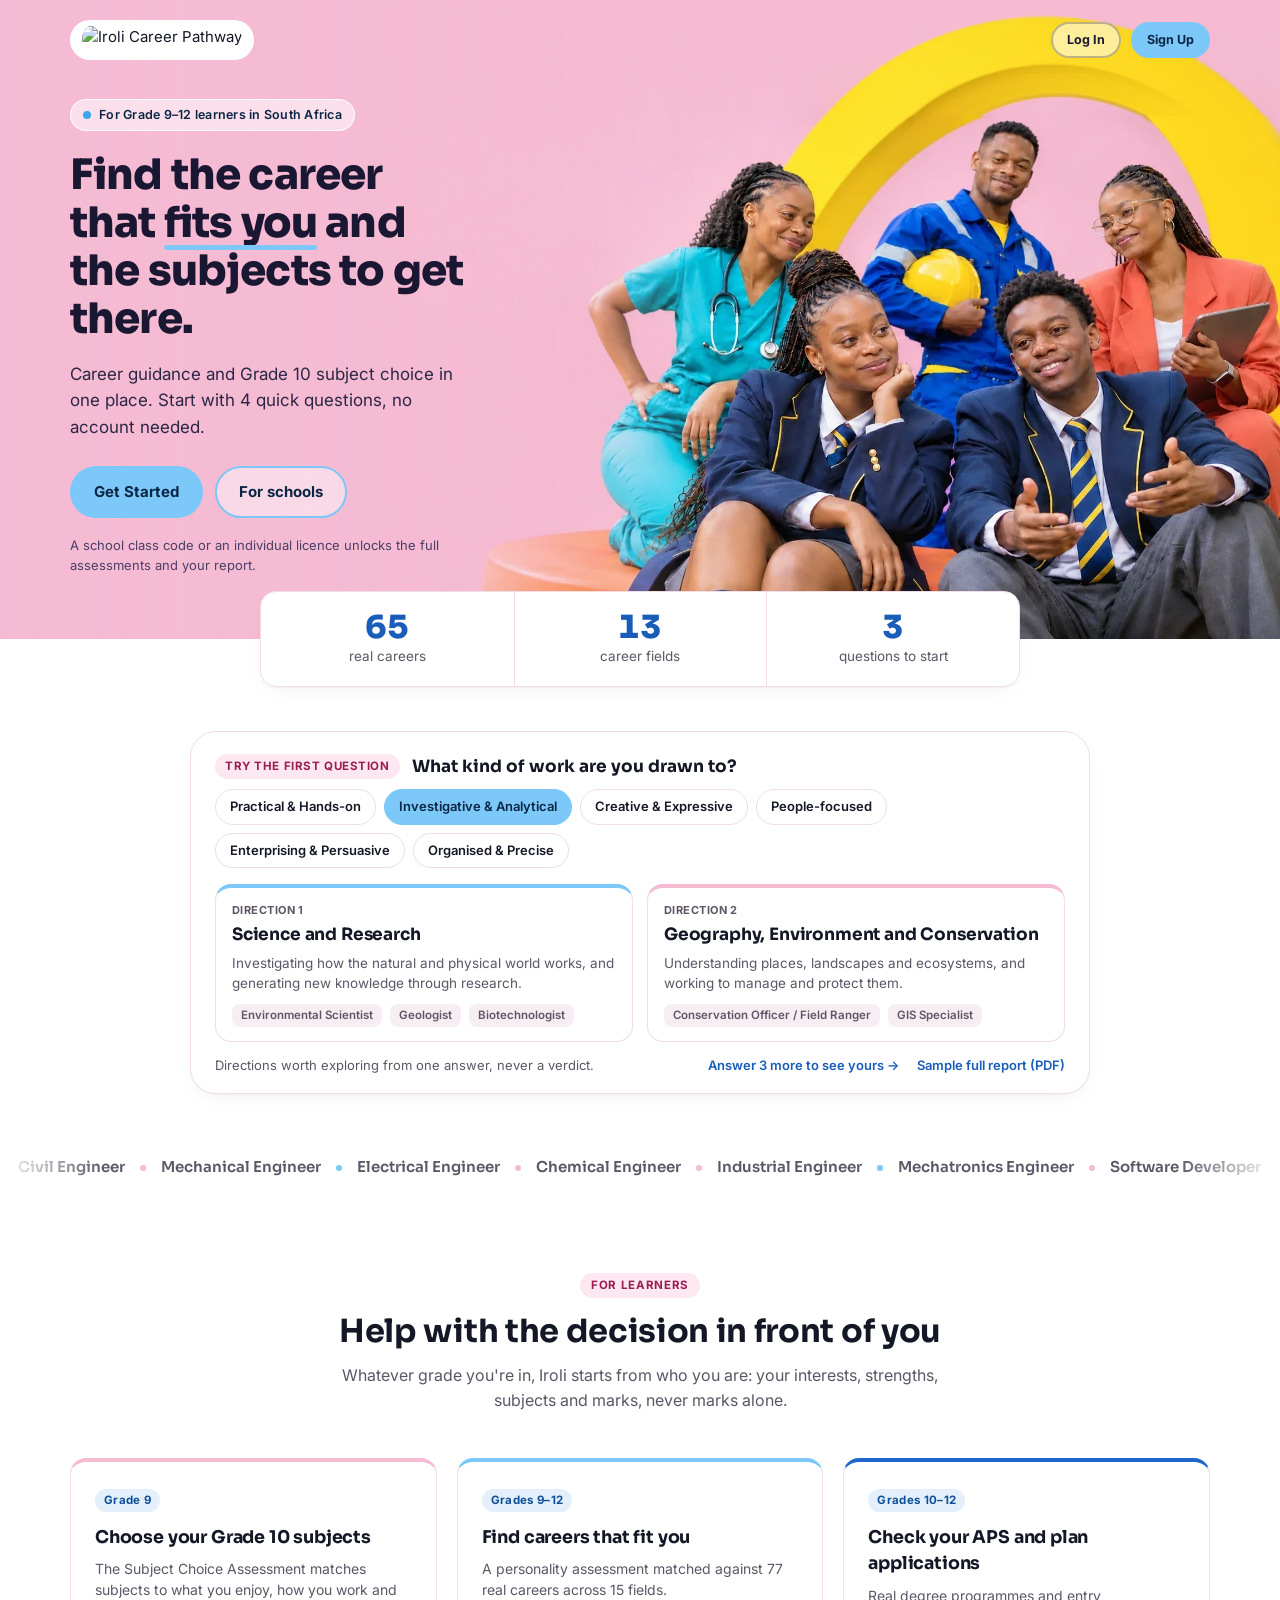
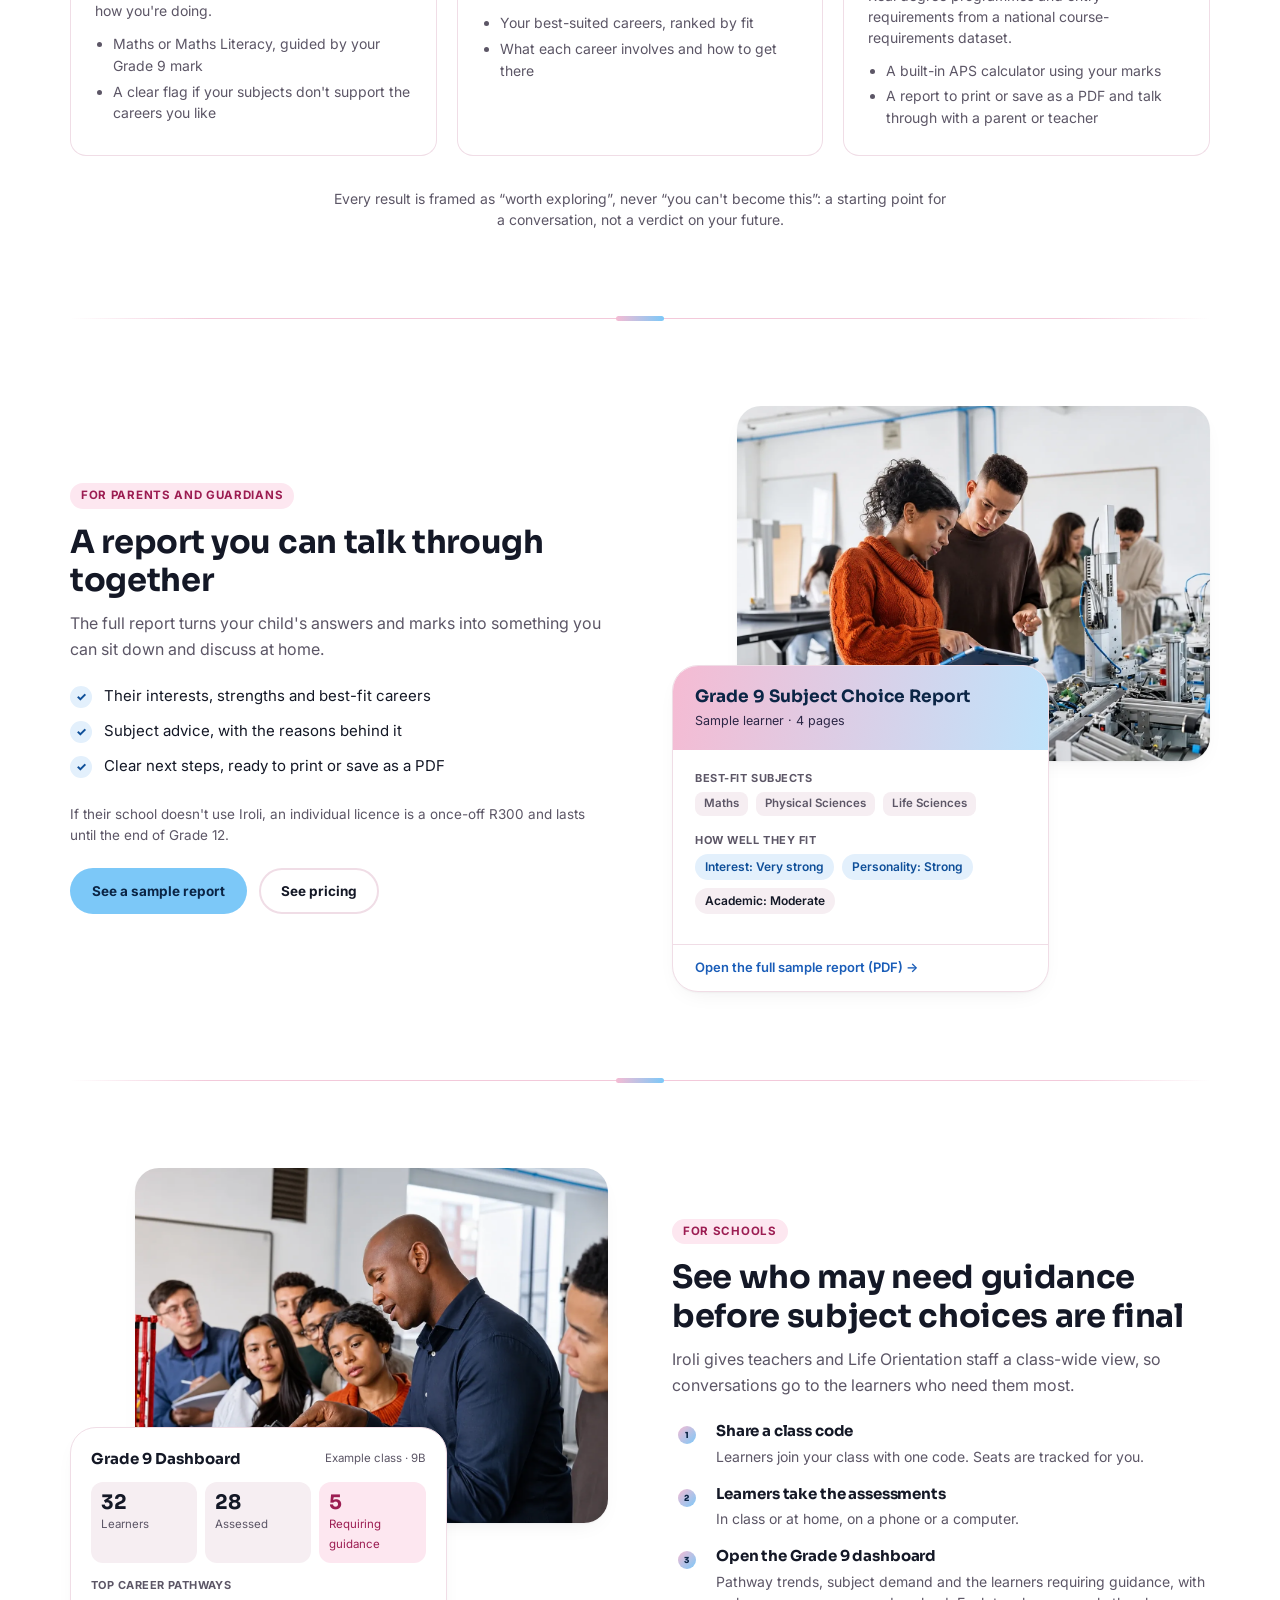
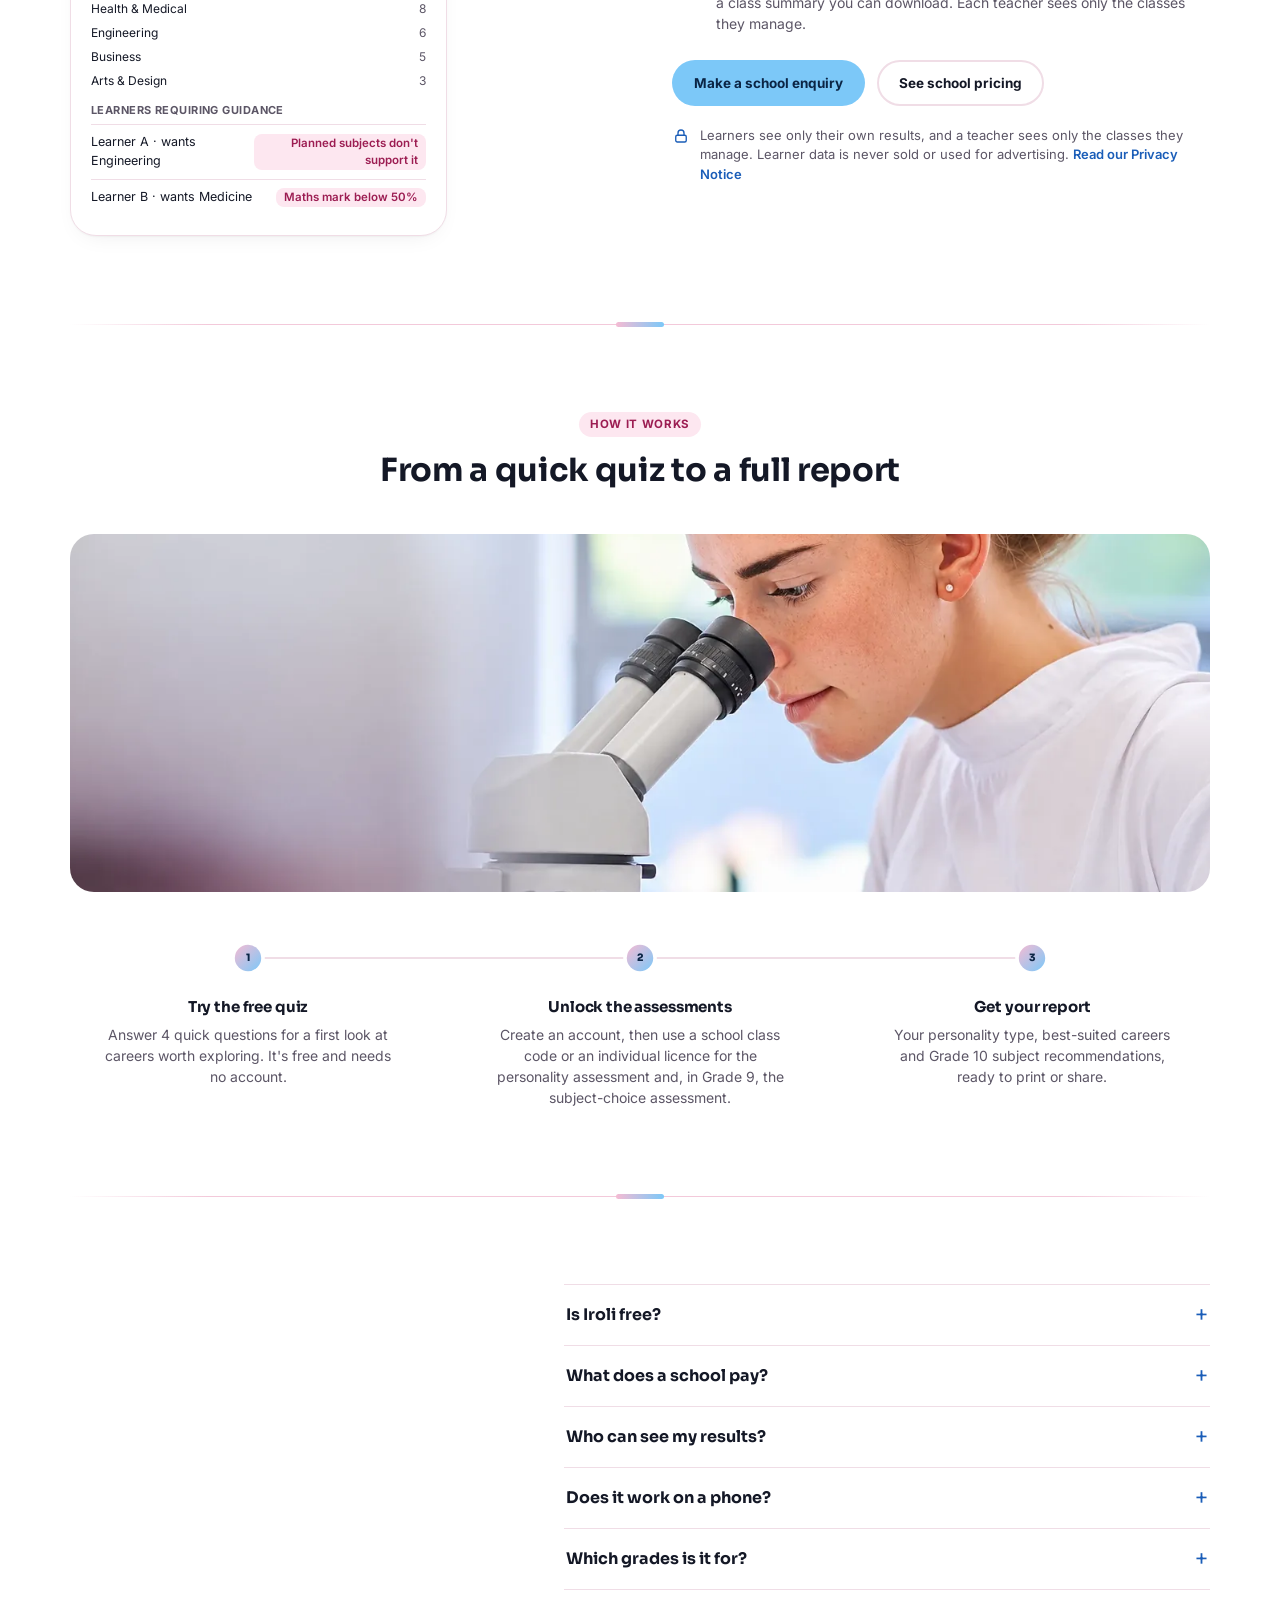
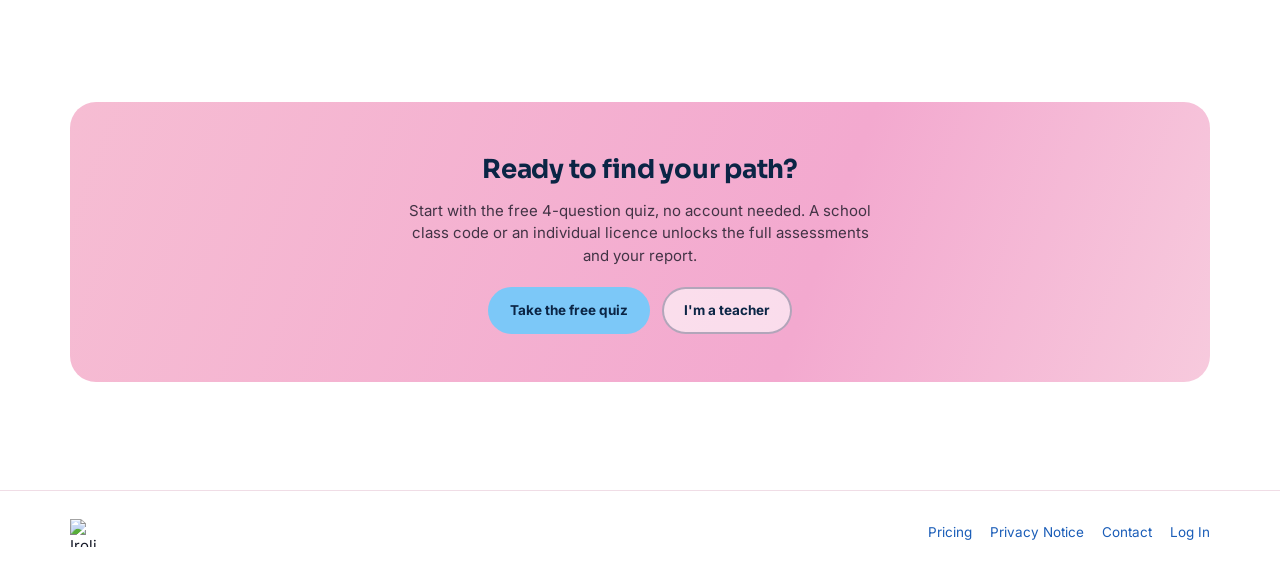
==== index.html @ 1c4b61c4 "Landing page: live first question, career band, photos, livelier mock-ups - The quiz example is now " ====
<!DOCTYPE html>
<html lang="en">
<head>
<meta charset="UTF-8"/>
<meta name="viewport" content="width=device-width, initial-scale=1.0, viewport-fit=cover"/>
<meta name="color-scheme" content="light dark"/>
<meta name="theme-color" content="#FFF7FA" media="(prefers-color-scheme: light)"/>
<meta name="theme-color" content="#101218" media="(prefers-color-scheme: dark)"/>
<title>Iroli — Career Guidance & Grade 10 Subject Choice | South Africa</title>
<meta name="description" content="Iroli helps South African Grade 9–12 learners find careers that fit them, choose the right Grade 10 subjects, and check APS scores and university entry requirements."/>
<link rel="canonical" href="https://www.iroli.co.za/">
<link rel="icon" href="/favicon.ico" sizes="48x48">
<link rel="icon" type="image/png" sizes="48x48" href="/assets/favicon-48.png">
<link rel="icon" type="image/png" sizes="96x96" href="/assets/favicon-96.png">
<link rel="icon" type="image/png" sizes="144x144" href="/assets/favicon-144.png">
<link rel="apple-touch-icon" href="/apple-touch-icon.png">
<meta property="og:type" content="website">
<meta property="og:site_name" content="Iroli">
<meta property="og:title" content="Iroli — Career Guidance & Grade 10 Subject Choice | South Africa">
<meta property="og:description" content="Iroli helps South African Grade 9–12 learners find careers that fit them, choose the right Grade 10 subjects, and check APS scores and university entry requirements.">
<meta property="og:url" content="https://www.iroli.co.za/">
<meta property="og:image" content="https://www.iroli.co.za/assets/og-image.png">
<meta property="og:locale" content="en_ZA">
<meta name="twitter:card" content="summary_large_image">
<link rel="preconnect" href="https://fonts.googleapis.com">
<link rel="preconnect" href="https://fonts.gstatic.com" crossorigin>
<link href="https://fonts.googleapis.com/css2?family=Sora:wght@400;600;700;800&family=Inter:wght@400;500;600;700&display=swap" rel="stylesheet">
<link rel="stylesheet" href="style.css">
<script type="application/ld+json">
{
  "@context": "https://schema.org",
  "@graph": [
    {
      "@type": "WebSite",
      "@id": "https://www.iroli.co.za/#website",
      "name": "Iroli",
      "alternateName": ["Iroli Career Pathway", "iroli.co.za"],
      "url": "https://www.iroli.co.za/",
      "publisher": {"@id": "https://www.iroli.co.za/#org"}
    },
    {
      "@type": "Organization",
      "@id": "https://www.iroli.co.za/#org",
      "name": "Iroli Career Pathway",
      "url": "https://www.iroli.co.za/",
      "logo": "https://www.iroli.co.za/assets/favicon-144.png",
      "email": "info@iroli.co.za",
      "areaServed": "ZA",
      "description": "Career guidance and Grade 10 subject choice for South African Grade 9–12 learners and schools."
    },
    {"@type": "FAQPage", "@id": "https://www.iroli.co.za/#faq", "mainEntity": [{"@type": "Question", "name": "Is Iroli free?", "acceptedAnswer": {"@type": "Answer", "text": "The 4-question quiz is free and needs no account. The full assessments and report need a licence: a school class code, or an individual licence for a once-off R300 that lasts until the end of Grade 12."}}, {"@type": "Question", "name": "What does a school pay?", "acceptedAnswer": {"@type": "Answer", "text": "R300 once-off per learner, covering them until the end of Grade 12, with class codes and the teacher dashboard included. There is no payment in the app: we invoice the school, and a trial licence is available while that is arranged."}}, {"@type": "Question", "name": "Who can see my results?", "acceptedAnswer": {"@type": "Answer", "text": "You can always see your own. Teachers see only the learners in the classes they manage, and the Iroli team who run the platform can see learner records to support schools. No other learner can see your data, and it is never sold or used for advertising."}}, {"@type": "Question", "name": "Does it work on a phone?", "acceptedAnswer": {"@type": "Answer", "text": "Yes. Iroli runs in the browser on any phone, tablet or computer, with nothing to install. Your report downloads as a PDF."}}, {"@type": "Question", "name": "Which grades is it for?", "acceptedAnswer": {"@type": "Answer", "text": "Grades 9 to 12. Grade 9 learners also get the Subject Choice Assessment for choosing Grade 10 subjects. If you're not at school, you can still use Iroli to explore careers."}}]}
  ]
}
</script>
<style>
  .topbar-land{display:flex;align-items:center;justify-content:space-between;max-width:1180px;margin:0 auto;padding:20px 20px;}
  .topbar-land .brand-wordmark{height:28px;display:block;}
  .section{max-width:1180px;margin:0 auto;padding:88px 20px;}
  .feature-card{border-top:4px solid var(--indigo);height:100%;}
  .feature-card .ico{width:40px;height:40px;border-radius:12px;background:var(--t-violet);display:flex;align-items:center;justify-content:center;margin-bottom:14px;}
  .step-num{width:30px;height:30px;border-radius:50%;background:linear-gradient(135deg,#F5BBD3,#7CC8F8);color:#0B2545;display:flex;align-items:center;justify-content:center;font-weight:800;font-family:var(--font-head);font-size:14px;flex-shrink:0;}
  /* Closing call-to-action on a pink gradient: fixed dark text in every theme. */
  .cta-band{background:linear-gradient(110deg,#F6BDD3 0%,#F3A9CF 65%,#F7CADD 100%);border-radius:var(--radius-lg);padding:48px 32px;text-align:center;color:#0B2545;}
  .cta-band h1,.cta-band h2{color:#0B2545;}
  .cta-band p{color:#423345;}
  .feature-card:nth-child(3n+1){border-top-color:var(--hero-pink);}
  .feature-card:nth-child(3n+2){border-top-color:var(--hero-blue);}
  /* Top bar + hero: full-bleed, edge to edge, in the photo's own light-pink studio backdrop (#F5BBD3), so the bar,
     the panel and the photo read as one piece with no seam. Fixed colours in every theme; text is dark ink
     (#1A1733 is 10:1 on this pink). Accent is light blue (#7CC8F8) carrying navy text (#0B2545, 9:1).
     On wide screens the bar floats over the photo, whose top is extended so the yellow ring carries on behind it. */
  .topbar-band{background:#F5BBD3;position:relative;z-index:4;}
  .topbar-band .brand-wordmark{background:#fff;border-radius:999px;padding:6px 12px;height:40px;box-sizing:border-box;}
  .topbar-band .btn-ghost{color:#1A1733;border-color:rgba(26,23,51,.28);}
  .topbar-band .btn-ghost{background:rgba(255,255,255,.55);}
  .topbar-band .btn-ghost:hover{border-color:#0B2545;background:#fff;}
  .topbar-band .btn-primary{background:#7CC8F8;color:#0B2545;}
  .topbar-band .btn-primary:hover{background:#A5DAFB;}
  @media (min-width:1141px){ .topbar-band{position:absolute;top:0;left:0;right:0;background:transparent;} }
  .hero-wrap{padding:0;margin-top:-1px;}
  .hero{position:relative;overflow:hidden;height:clamp(640px,50vw,900px);display:flex;align-items:center;background:#F5BBD3;color:#1A1733;}
  .hero::before{content:"";position:absolute;inset:0;z-index:1;pointer-events:none;
    background:linear-gradient(90deg,rgba(245,187,211,.9) 0%,rgba(245,187,211,.7) 33%,rgba(245,187,211,0) 55%);}
  .hero-photo{position:absolute;top:0;right:0;height:100%;margin:0;display:block;}
  .hero-photo img{height:100%;width:auto;display:block;
    -webkit-mask-image:linear-gradient(90deg,transparent 0,#000 10%);mask-image:linear-gradient(90deg,transparent 0,#000 10%);}
  .hero-copy{position:relative;z-index:2;max-width:480px;padding:116px 20px 80px;margin-left:max(0px,calc((100vw - 1180px)/2));}
  .hero-eyebrow{display:inline-flex;align-items:center;gap:8px;font-size:12.5px;font-weight:600;letter-spacing:.02em;
    padding:6px 12px;border-radius:999px;background:rgba(255,255,255,.55);border:1px solid rgba(255,255,255,.9);color:#0B2545;margin-bottom:20px;}
  .hero-eyebrow i{width:8px;height:8px;border-radius:50%;background:#3BA4EC;display:block;}
  .hero h1{color:#1A1733;font-size:46px;line-height:1.14;letter-spacing:-.02em;margin-bottom:18px;font-weight:800;}
  .hero h1 .mark{position:relative;white-space:nowrap;}
  .hero h1 .mark::after{content:"";position:absolute;left:0;right:0;bottom:-1px;height:5px;border-radius:5px;background:#7CC8F8;}
  .hero-lead{color:#2B2645;font-size:17px;line-height:1.55;margin-bottom:26px;}
  .hero-actions{display:flex;gap:12px;flex-wrap:wrap;margin-bottom:18px;}
  .hero .btn{padding:13px 22px;font-size:15px;}
  .hero .btn-primary{background:#7CC8F8;color:#0B2545;}
  .hero .btn-primary:hover{background:#A5DAFB;}
  .hero .btn-outline{background:rgba(255,255,255,.45);color:#0B2545;border:2px solid #7CC8F8;}
  .hero .btn-outline:hover{background:rgba(255,255,255,.65);}
  .hero-note{font-size:13px;color:#4A3F66;margin:0;}
  /* Example quick-quiz result, overlapping the bottom of the hero. A real result from the app's own scoring
     (Investigative & Analytical / Quantitative and Analytical / Earning a good, stable income / Analysing data). */
  .hero-example{position:relative;z-index:3;max-width:900px;margin:44px auto 0;padding:22px 24px 18px;
    background:var(--surface);border:1px solid var(--line);border-radius:var(--radius-lg);box-shadow:var(--shadow-soft);}
  .ex-head{display:flex;justify-content:space-between;align-items:baseline;gap:8px 16px;flex-wrap:wrap;margin-bottom:14px;}
  .ex-label{font-size:11.5px;font-weight:700;letter-spacing:.05em;text-transform:uppercase;color:var(--on-pink);background:var(--t-pink);padding:4px 10px;border-radius:999px;}
  .ex-head p{margin:0;font-size:13.5px;color:var(--muted);}
  .ex-dirs{display:grid;grid-template-columns:1fr 1fr;gap:14px;}
  .ex-dir{border:1px solid var(--line);border-radius:var(--radius-md);padding:14px 16px;border-top:4px solid var(--hero-blue);}
  .ex-dir + .ex-dir{border-top-color:var(--hero-pink);}
  .ex-dir small{display:block;font-size:11px;font-weight:700;letter-spacing:.04em;color:var(--muted);}
  .ex-dir h3{font-size:17px;margin:3px 0 6px;}
  .ex-dir p{font-size:13.5px;color:var(--muted);margin:0 0 10px;line-height:1.5;}
  .ex-foot{display:flex;justify-content:space-between;align-items:center;gap:10px 16px;flex-wrap:wrap;margin-top:14px;font-size:13px;color:var(--muted);}
  .ex-foot a{font-weight:600;color:var(--link);}
  .ex-links{display:flex;gap:6px 18px;flex-wrap:wrap;}
  .hero-example .ex-head{justify-content:flex-start;align-items:center;gap:8px 12px;}
  .hero-example .ex-head p{font-size:17px;color:var(--ink);font-family:var(--font-head);}
  /* The live first question: tapping an interest shows the app's real result for that answer. */
  .ex-choices{display:flex;flex-wrap:wrap;gap:8px;margin:-4px 0 16px;}
  .ex-choice{font:inherit;font-size:13px;font-weight:600;padding:7px 14px;border-radius:999px;border:1.5px solid var(--line);background:var(--surface);color:var(--ink);cursor:pointer;transition:background-color .2s ease,border-color .2s ease,transform .15s ease;}
  .ex-choice:hover{border-color:var(--hero-blue);}
  .ex-choice[aria-pressed="true"]{background:var(--hero-blue);border-color:var(--hero-blue);color:#0B2545;}
  .ex-choice:focus-visible{outline:2px solid var(--link);outline-offset:2px;}
  .motion .ex-choice:hover{transform:translateY(-1px);}
  .motion .ex-dirs.swap .ex-dir{animation:landUp .45s cubic-bezier(.2,.7,.2,1) both;}
  .motion .ex-dirs.swap .ex-dir + .ex-dir{animation-delay:.07s;}
  /* A slow band of the 77 real career names. */
  .career-band{overflow:hidden;margin:56px 0 0;padding:6px 0;-webkit-mask-image:linear-gradient(90deg,transparent,#000 8%,#000 92%,transparent);mask-image:linear-gradient(90deg,transparent,#000 8%,#000 92%,transparent);}
  .cb-track{display:flex;width:max-content;}
  .cb-track span{font-family:var(--font-head);font-weight:600;font-size:15px;color:var(--muted);white-space:nowrap;padding:0 18px;position:relative;}
  .cb-track span::after{content:"";position:absolute;right:-3px;top:50%;width:6px;height:6px;border-radius:50%;background:var(--hero-pink);transform:translateY(-50%);}
  .cb-track span:nth-child(3n+2)::after{background:var(--hero-blue);}
  @keyframes cbScroll{ from{transform:translateX(0);} to{transform:translateX(-50%);} }
  .motion .cb-track{animation:cbScroll 160s linear infinite;}
  .motion .career-band:hover .cb-track{animation-play-state:paused;}
  /* Photos with a card overlapping one corner. */
  .photo{margin:0;border-radius:24px;overflow:hidden;box-shadow:var(--shadow-soft);}
  .photo img,.wide-photo img{display:block;width:100%;height:100%;object-fit:cover;}
  .photo-stack{position:relative;}
  .photo-stack .photo{width:88%;aspect-ratio:4/3;}
  .photo-stack .float{position:relative;z-index:2;width:70%;margin:-96px 0 0 auto;}
  .photo-stack.alt .photo{margin-left:auto;}
  .photo-stack.alt .float{margin:-96px auto 0 0;}
  .photo-stack .report-peek{max-width:none;}
  .wide-photo{margin:0 0 44px;border-radius:24px;overflow:hidden;height:clamp(220px,28vw,360px);}
  .wide-photo img{object-position:75% 22%;}
  .motion .photo img,.motion .wide-photo img{transform:scale(1.08);transition:transform 1.4s cubic-bezier(.2,.7,.2,1);}
  .motion .photo.in img,.motion .wide-photo.in img{transform:none;}
  @media (max-width:900px){ .photo-stack .float,.photo-stack.alt .float{width:90%;margin-top:-36px;} .photo-stack .photo,.photo-stack.alt .photo{width:100%;} }
  @media (max-width:640px){ .ex-dirs{grid-template-columns:1fr;} .career-band{margin-top:40px;} .cb-track span{font-size:14px;} .hero-example{margin:28px 12px 0;padding:18px 16px 16px;} }
  /* ---------- After the hero: sections alternate centre / left / right, one idea each ---------- */
  /* After the hero the page is plain white (the dark-theme surface in dark mode): no panels, just space. */
  body{background:var(--surface);}
  /* A soft hairline between sections: fades out at both ends, so it marks a new section without boxing it in. */
  .section{position:relative;}
  .section + .section::before{content:"";position:absolute;top:0;left:20px;right:20px;height:1px;
    background:linear-gradient(90deg,transparent,var(--t-line) 12%,var(--t-line) 88%,transparent);}
  .section + .section::after{content:"";position:absolute;top:-2px;left:50%;width:48px;height:5px;border-radius:5px;transform:translateX(-50%);
    background:linear-gradient(90deg,#F5BBD3,#7CC8F8);}
  .section.cta-section::before,.section.cta-section::after{display:none;}
  .eyebrow{display:inline-block;font-size:11.5px;font-weight:700;letter-spacing:.06em;text-transform:uppercase;color:var(--on-pink);background:var(--t-pink);padding:4px 11px;border-radius:999px;margin-bottom:14px;}
  .sec-head{max-width:640px;margin:0 auto 44px;text-align:center;}
  .sec-title{font-size:32px;line-height:1.2;letter-spacing:-.01em;margin:0 0 12px;}
  .sec-lead{font-size:16px;color:var(--muted);line-height:1.6;margin:0;}
  .split{display:grid;grid-template-columns:1fr 1fr;gap:64px;align-items:center;}
  .split > *{min-width:0;}
  .split.flip .split-text{order:2;}
  .split-actions{display:flex;gap:12px;flex-wrap:wrap;}
  .ticks{list-style:none;margin:22px 0 26px;padding:0;display:grid;gap:12px;}
  .ticks li{display:flex;gap:12px;align-items:flex-start;font-size:15px;line-height:1.5;}
  .ticks li::before{content:"\2713";display:flex;align-items:center;justify-content:center;width:22px;height:22px;border-radius:50%;flex-shrink:0;background:var(--t-blue);color:var(--on-blue);font-size:12px;font-weight:800;margin-top:1px;}
  .fine{font-size:13.5px;color:var(--muted);margin:0 0 22px;line-height:1.55;}
  /* The quick-quiz counters, under the example result. */
  .stats-row{position:relative;z-index:3;max-width:760px;margin:-48px auto 0;display:grid;grid-template-columns:repeat(3,1fr);text-align:center;
    background:var(--surface);border:1px solid var(--line);border-radius:var(--radius-md);box-shadow:var(--shadow-soft);}
  .stats-row > div{padding:18px 20px;}
  .stats-row > div + div{border-left:1px solid var(--line);}
  .stats-row b{display:block;font-family:var(--font-head);font-size:32px;font-weight:800;color:var(--link);line-height:1.1;font-variant-numeric:tabular-nums;}
  .stats-row span{font-size:13.5px;color:var(--muted);}
  /* Learners (centre): three decisions by grade. */
  .decision-card{padding:26px 24px;}
  .decision-card .grade{display:inline-block;font-size:11.5px;font-weight:700;letter-spacing:.03em;color:var(--on-blue);background:var(--t-blue);padding:3px 9px;border-radius:999px;margin-bottom:12px;}
  .decision-card h3{margin-bottom:8px;}
  .decision-card ul{margin:12px 0 0;padding-left:18px;font-size:14px;color:var(--muted);line-height:1.55;}
  .decision-card li+li{margin-top:4px;}
  .honest-note{max-width:620px;margin:32px auto 0;text-align:center;font-size:14px;color:var(--muted);}
  /* Parents (text left): a peek at the report, using lines from the sample report. */
  .report-peek{background:var(--surface);border:1px solid var(--line);border-radius:var(--radius-lg);box-shadow:var(--shadow-soft);overflow:hidden;max-width:470px;margin-left:auto;width:100%;}
  .rp-band{background:linear-gradient(100deg,#F5BBD3,#BFE3FB);padding:18px 22px;color:#0B2545;}
  .rp-band b{display:block;font-family:var(--font-head);font-size:17px;}
  .rp-band small{font-size:12.5px;color:#2B2645;}
  .rp-body{padding:20px 22px;display:grid;gap:16px;}
  .rp-row > small{display:block;font-size:11px;font-weight:700;letter-spacing:.05em;text-transform:uppercase;color:var(--muted);margin-bottom:6px;}
  .rp-row p{margin:0;font-size:14px;line-height:1.5;}
  .rp-fit{display:flex;gap:8px;flex-wrap:wrap;}
  .rp-fit span{font-size:12px;font-weight:600;padding:4px 10px;border-radius:999px;background:var(--chip-bg);color:var(--ink);}
  .rp-fit span.strong{background:var(--t-blue);color:var(--on-blue);}
  .rp-foot{border-top:1px solid var(--line);padding:13px 22px;font-size:13px;}
  .rp-foot a{color:var(--link);font-weight:600;}
  /* Schools (text right): steps beside a mock-up of the Grade 9 dashboard (made-up class). */
  .schools-steps{list-style:none;margin:22px 0 26px;padding:0;display:grid;gap:16px;}
  .schools-steps li{display:flex;gap:14px;}
  .schools-steps h4{margin:0 0 3px;}
  .schools-steps p{margin:0;}
  .dash-mock{background:var(--surface);border:1px solid var(--line);border-radius:var(--radius-lg);box-shadow:var(--shadow-soft);padding:20px;font-size:13px;}
  .dash-mock .dm-top{display:flex;justify-content:space-between;align-items:center;gap:8px;margin-bottom:12px;}
  .dash-mock .dm-top b{font-family:var(--font-head);font-size:15px;}
  .dash-mock .dm-top span{font-size:11.5px;color:var(--muted);}
  .dm-tiles{display:grid;grid-template-columns:repeat(3,1fr);gap:8px;margin-bottom:14px;}
  .dm-tiles div{background:var(--chip-bg);border-radius:12px;padding:10px;}
  .dm-tiles b{display:block;font-family:var(--font-head);font-size:20px;line-height:1.1;}
  .dm-tiles span{font-size:11.5px;color:var(--muted);}
  .dm-tiles .flag{background:var(--t-pink);}
  .dm-tiles .flag b,.dm-tiles .flag span{color:var(--on-pink);}
  .dm-sub{font-size:11px;font-weight:700;letter-spacing:.04em;color:var(--muted);margin:0 0 6px;}
  .dm-bar{display:grid;grid-template-columns:118px 1fr 26px;gap:8px;align-items:center;margin-bottom:6px;font-size:12px;}
  .dm-bar i{display:block;height:8px;border-radius:8px;background:var(--hero-blue);}
  .dm-bar em{font-style:normal;color:var(--muted);text-align:right;}
  .dm-row{display:flex;justify-content:space-between;gap:10px;padding:8px 0;border-top:1px solid var(--line);font-size:12.5px;}
  .dm-row span:last-child{color:var(--on-pink);background:var(--t-pink);border-radius:8px;padding:1px 8px;font-size:11.5px;font-weight:600;align-self:center;text-align:right;}
  .privacy-line{display:flex;gap:10px;align-items:flex-start;margin:20px 0 0;font-size:13px;color:var(--muted);line-height:1.5;}
  .privacy-line svg{flex-shrink:0;margin-top:1px;}
  .privacy-line a{color:var(--link);font-weight:600;}
  /* How it works (centre): three steps on one line, joined by a thin rule. */
  .steps-row{display:grid;grid-template-columns:repeat(3,1fr);gap:36px;position:relative;}
  .steps-row::before{content:"";position:absolute;top:21px;left:17%;right:17%;height:2px;background:var(--line);}
  .step{text-align:center;position:relative;}
  .step .step-num{width:44px;height:44px;font-size:17px;margin:0 auto 16px;box-shadow:0 0 0 6px var(--surface);}
  .step h4{margin:0 0 6px;}
  .step p{margin:0 auto;max-width:300px;}
  /* FAQ (heading left, questions right): native <details>, so it opens and closes with no script and works with a keyboard. */
  .faq-split{display:grid;grid-template-columns:minmax(0,.8fr) minmax(0,1.2fr);gap:64px;align-items:start;}
  .faq-split .split-text{position:sticky;top:28px;}
  .faq details{border-bottom:1px solid var(--line);}
  .faq details:first-child{border-top:1px solid var(--line);}
  .faq summary{cursor:pointer;list-style:none;display:flex;justify-content:space-between;align-items:center;gap:16px;padding:18px 2px;font-family:var(--font-head);font-weight:700;font-size:16px;color:var(--ink);}
  .faq summary::-webkit-details-marker{display:none;}
  .faq summary::after{content:"+";font-size:22px;font-weight:400;color:var(--link);line-height:1;transition:transform .2s ease;}
  .faq details[open] summary::after{transform:rotate(45deg);}
  .faq summary:focus-visible{outline:2px solid var(--link);outline-offset:2px;border-radius:6px;}
  .faq details p{margin:0 2px 18px;color:var(--muted);font-size:14.5px;line-height:1.6;}
  .faq details p a{color:var(--link);font-weight:600;}
  @media (max-width:900px){
    .section{padding:64px 20px;}
    .sec-title{font-size:26px;}
    .split,.faq-split{grid-template-columns:1fr;gap:36px;}
    .split.flip .split-text{order:0;}
    .faq-split .split-text{position:static;}
    .report-peek{margin:0 auto;}
    .steps-row{grid-template-columns:1fr;gap:28px;}
    .steps-row::before{display:none;}
  }
  @media (max-width:640px){ .stats-row{margin:-40px 12px 0;} .stats-row > div{padding:14px 6px;} .stats-row b{font-size:24px;} .stats-row span{font-size:11.5px;} }
  @media (max-width:420px){ .dm-bar{grid-template-columns:92px 1fr 22px;} }
  @media (max-width:1280px){ .hero h1{font-size:42px;} .hero-copy{max-width:440px;} }
  @media (max-width:1140px){
    .hero{flex-direction:column;align-items:stretch;height:auto;background:#F5BBD3;}
    .hero::before{display:none;}
    .hero-photo{position:relative;height:auto;width:100%;}
    .hero-photo img{width:100%;height:auto;aspect-ratio:16/9;object-fit:cover;object-position:60% 12%;
      -webkit-mask-image:linear-gradient(180deg,#000 75%,transparent);mask-image:linear-gradient(180deg,#000 75%,transparent);}
    .hero-copy{max-width:none;margin:-20px 0 0;padding:0 24px 76px;}
    .hero h1{font-size:32px;}
    .hero-lead{font-size:16px;}
  }
  @media (max-width:640px){ .hero-photo img{aspect-ratio:4/3;object-position:72% 30%;} }
  @media (max-width:480px){
    .hero-copy{padding:0 18px 72px;}
    .hero h1{font-size:28px;}
    .hero .btn{flex:1 1 100%;justify-content:center;text-align:center;}
  }
  .land-footer{border-top:1px solid var(--line);margin-top:20px;}
  .land-footer-inner{max-width:1180px;margin:0 auto;padding:28px 20px;display:flex;justify-content:space-between;align-items:center;flex-wrap:wrap;gap:14px;}
  /* ---------- Subtle motion (only with JavaScript on and "reduce motion" off: the .motion class
     is added by the script just below; without it everything simply shows) ---------- */
  @keyframes landUp{ from{opacity:0; transform:translateY(14px);} to{opacity:1; transform:none;} }
  @keyframes landSettle{ from{opacity:0; transform:scale(1.04);} to{opacity:1; transform:none;} }
  @keyframes landDraw{ from{transform:scaleX(0);} to{transform:scaleX(1);} }
  @keyframes landPulse{ 0%{box-shadow:0 0 0 0 rgba(59,164,236,.55);} 70%,100%{box-shadow:0 0 0 7px rgba(59,164,236,0);} }
  .motion .hero-copy > *{ animation:landUp .6s cubic-bezier(.2,.7,.2,1) both; }
  .motion .hero-copy > :nth-child(2){ animation-delay:.08s; } .motion .hero-copy > :nth-child(3){ animation-delay:.16s; }
  .motion .hero-copy > :nth-child(4){ animation-delay:.24s; } .motion .hero-copy > :nth-child(5){ animation-delay:.32s; }
  .motion .hero-photo img{ animation:landSettle 1.1s cubic-bezier(.2,.7,.2,1) both; }
  .motion .hero h1 .mark::after{ transform-origin:left center; animation:landDraw .7s cubic-bezier(.2,.7,.2,1) .55s both; }
  .motion .hero-eyebrow i{ animation:landPulse 2.4s ease-out 1s 3; }
  .motion .hero-example{ animation:landUp .6s cubic-bezier(.2,.7,.2,1) .5s both; }
  /* Scroll reveal, both ways (see the script at the end): scrolling down, blocks rise up into place; scrolling
     back up, the ones above drop down into place. Out of view they reset, so it plays every time. */
  .motion [data-reveal]{ opacity:0; transform:translateY(28px); transition:opacity .65s cubic-bezier(.2,.7,.2,1), transform .65s cubic-bezier(.2,.7,.2,1), box-shadow .2s ease; }
  .motion [data-reveal].from-above{ transform:translateY(-28px); }
  .motion [data-reveal].in{ opacity:1; transform:none; transition-delay:calc(var(--d, 0) * 90ms); }
  .motion [data-reveal].in:hover{ transition-delay:0s; }
  /* Mock-ups come to life as they scroll in: bars grow, flags and chips arrive one by one, ticks check in. */
  .motion .dash-mock .dm-bar i{ transform:scaleX(0); transform-origin:left center; transition:transform .9s cubic-bezier(.2,.7,.2,1); }
  .motion .dash-mock.in .dm-bar i{ transform:none; }
  .motion .dash-mock.in .dm-bar i{ transition-delay:.35s; } .motion .dash-mock.in .dm-bar + .dm-bar i{ transition-delay:.45s; }
  .motion .dash-mock.in .dm-bar + .dm-bar + .dm-bar i{ transition-delay:.55s; } .motion .dash-mock.in .dm-bar + .dm-bar + .dm-bar + .dm-bar i{ transition-delay:.65s; }
  .motion .dash-mock .dm-row{ opacity:0; transform:translateX(14px); transition:opacity .45s ease, transform .45s cubic-bezier(.2,.7,.2,1); }
  .motion .dash-mock.in .dm-row{ opacity:1; transform:none; transition-delay:.9s; }
  .motion .dash-mock.in .dm-row:last-child{ transition-delay:1.05s; }
  .motion .report-peek .tag,.motion .report-peek .rp-fit span{ opacity:0; transform:translateY(6px); transition:opacity .4s ease, transform .4s ease; }
  .motion .report-peek.in .tag,.motion .report-peek.in .rp-fit span{ opacity:1; transform:none; }
  .motion .report-peek.in .tag:nth-child(1){ transition-delay:.3s; } .motion .report-peek.in .tag:nth-child(2){ transition-delay:.4s; } .motion .report-peek.in .tag:nth-child(3){ transition-delay:.5s; }
  .motion .report-peek.in .rp-fit span:nth-child(1){ transition-delay:.65s; } .motion .report-peek.in .rp-fit span:nth-child(2){ transition-delay:.75s; } .motion .report-peek.in .rp-fit span:nth-child(3){ transition-delay:.85s; }
  .motion .ticks li{ opacity:0; transform:translateX(-10px); transition:opacity .45s ease, transform .45s cubic-bezier(.2,.7,.2,1); }
  .motion .split-text.in .ticks li{ opacity:1; transform:none; }
  .motion .split-text.in .ticks li:nth-child(1){ transition-delay:.25s; } .motion .split-text.in .ticks li:nth-child(2){ transition-delay:.4s; } .motion .split-text.in .ticks li:nth-child(3){ transition-delay:.55s; }
  /* Small responses: buttons lift, FAQ answers slide open, in-page links scroll smoothly. */
  .motion .btn{ transition:transform .15s ease, box-shadow .15s ease, background-color .2s ease, border-color .2s ease; }
  .motion .btn:hover{ transform:translateY(-2px); box-shadow:0 10px 20px -12px rgba(11,37,69,.5); }
  @keyframes faqOpen{ from{opacity:0; transform:translateY(-6px);} to{opacity:1; transform:none;} }
  .motion .faq details[open] p{ animation:faqOpen .3s ease both; }
  html.motion{ scroll-behavior:smooth; }
  .motion .feature-card.in:hover{ transform:translateY(-4px); }
  .feature-card{ transition:transform .2s ease, box-shadow .2s ease; }
  .feature-card:hover{ transform:translateY(-4px); box-shadow:var(--shadow-soft); }
  .feature-card .ico{ transition:transform .25s ease; }
  .feature-card:hover .ico{ transform:rotate(-6deg) scale(1.08); }
  .motion .step-num{ transition:transform .4s cubic-bezier(.3,1.6,.5,1); transform:scale(.6); }
  .motion [data-reveal].in .step-num{ transform:none; }
  @media (prefers-reduced-motion:reduce){ .feature-card, .feature-card .ico{ transition:none; } .feature-card:hover, .feature-card:hover .ico{ transform:none; } }
</style>
<script>
  // Motion only when the device has not asked to reduce it; added before the page draws, so nothing flickers.
  try{ if(!window.matchMedia('(prefers-reduced-motion: reduce)').matches) document.documentElement.classList.add('motion'); }catch(e){}
</script>
</head>
<body>

<div class="topbar-band"><div class="topbar-land">
  <img class="brand-wordmark" src="assets/logo-wordmark.png" alt="Iroli Career Pathway"/>
  <div style="display:flex;gap:10px;">
    <a href="app.html?auth=signin" class="btn btn-ghost btn-sm">Log In</a>
    <a href="app.html?auth=signup" class="btn btn-primary btn-sm">Sign Up</a>
  </div>
</div>
</div>

<header class="hero-wrap">
  <div class="hero">
    <picture class="hero-photo">
      <source type="image/webp" media="(max-width:860px)" srcset="assets/hero-photo-960.webp">
      <img src="assets/hero-photo.webp" width="1672" height="1151" fetchpriority="high" alt="Two learners in school blazers sit laughing together in front of a nurse, an engineer holding a hard hat and a businesswoman with a tablet">
    </picture>
    <div class="hero-copy">
      <div class="hero-eyebrow"><i></i>For Grade 9–12 learners in South Africa</div>
      <h1>Find the career that <span class="mark">fits you</span> and the subjects to get there.</h1>
      <p class="hero-lead">Career guidance and Grade 10 subject choice in one place. Start with 4 quick questions, no account needed.</p>
      <div class="hero-actions">
        <a href="app.html" class="btn btn-primary">Get Started</a>
        <a href="#schools" class="btn btn-outline">For schools</a>
      </div>
      <p class="hero-note">A school class code or an individual licence unlocks the full assessments and your report.</p>
    </div>
  </div>
  <div class="stats-row" data-reveal data-stats>
    <div><b data-count="77" aria-hidden="true">77</b><span class="sr-only">77 </span><span>real careers</span></div>
    <div><b data-count="15" aria-hidden="true">15</b><span class="sr-only">15 </span><span>career fields</span></div>
    <div><b data-count="4" aria-hidden="true">4</b><span class="sr-only">4 </span><span>questions to start</span></div>
  </div>
  <section class="hero-example" aria-labelledby="ex-title">
    <div class="ex-head">
      <span class="ex-label">Try the first question</span>
      <p id="ex-title"><strong>What kind of work are you drawn to?</strong></p>
    </div>
    <div class="ex-choices" role="group" aria-labelledby="ex-title">
      <button type="button" class="ex-choice" data-int="R" aria-pressed="false">Practical &amp; Hands-on</button>
      <button type="button" class="ex-choice" data-int="I" aria-pressed="true">Investigative &amp; Analytical</button>
      <button type="button" class="ex-choice" data-int="A" aria-pressed="false">Creative &amp; Expressive</button>
      <button type="button" class="ex-choice" data-int="S" aria-pressed="false">People-focused</button>
      <button type="button" class="ex-choice" data-int="E" aria-pressed="false">Enterprising &amp; Persuasive</button>
      <button type="button" class="ex-choice" data-int="C" aria-pressed="false">Organised &amp; Precise</button>
    </div>
    <div class="ex-dirs" id="ex-dirs" aria-live="polite">
      <div class="ex-dir">
        <small>DIRECTION 1</small>
        <h3>Science and Research</h3>
        <p>Investigating how the natural and physical world works, and generating new knowledge through research.</p>
        <div class="pill-list"><span class="tag">Environmental Scientist</span><span class="tag">Geologist</span><span class="tag">Biotechnologist</span></div>
      </div>
      <div class="ex-dir">
        <small>DIRECTION 2</small>
        <h3>Geography, Environment and Conservation</h3>
        <p>Understanding places, landscapes and ecosystems, and working to manage and protect them.</p>
        <div class="pill-list"><span class="tag">Conservation Officer / Field Ranger</span><span class="tag">GIS Specialist</span></div>
      </div>
    </div>
    <div class="ex-foot">
      <span>Directions worth exploring from one answer, never a verdict.</span>
      <span class="ex-links"><a href="app.html" class="ex-go">Answer 3 more to see yours →</a><a href="assets/sample-report.pdf" target="_blank" rel="noopener">Sample full report (PDF)</a></span>
    </div>
  </section>
</header>

<div class="career-band" aria-hidden="true"><div class="cb-track"><span>Civil Engineer</span><span>Mechanical Engineer</span><span>Electrical Engineer</span><span>Chemical Engineer</span><span>Industrial Engineer</span><span>Mechatronics Engineer</span><span>Software Developer</span><span>Data Scientist</span><span>Computer / Network Systems Engineer</span><span>Cybersecurity Specialist</span><span>IT / Systems Business Analyst</span><span>Medical Doctor</span><span>Pharmacist</span><span>Physiotherapist</span><span>Dentist</span><span>Biomedical Scientist / Medical Technologist</span><span>Environmental Scientist</span><span>Geologist</span><span>Biotechnologist</span><span>Architect</span><span>Quantity Surveyor</span><span>Urban &amp; Regional Planner</span><span>Agricultural Scientist (Agronomist)</span><span>Agricultural Engineer</span><span>Actuary</span><span>Chartered Accountant CA(SA)</span><span>Financial / Investment Analyst</span><span>Quantitative Analyst (&quot;Quant&quot;)</span><span>Economist</span><span>Teacher</span><span>Social Worker</span><span>Graphic Designer</span><span>Photographer</span><span>Filmmaker</span><span>Musician</span><span>Dancer / Choreographer</span><span>Attorney</span><span>Advocate</span><span>Paralegal</span><span>Policy Analyst</span><span>Diplomat / Foreign Service Officer</span><span>Police Officer</span><span>Firefighter</span><span>Lecturer / Academic</span><span>Early Childhood Development (ECD) Practitioner</span><span>Journalist</span><span>Writer / Author</span><span>Translator / Interpreter</span><span>Public Relations Specialist</span><span>Animator</span><span>Fashion Designer</span><span>Tourism Manager</span><span>Travel Consultant</span><span>Hotel Manager</span><span>Chef</span><span>Event Manager</span><span>Sports Coach</span><span>Sports Scientist / Biokineticist</span><span>Community Development Worker</span><span>Psychologist</span><span>Electrician</span><span>Plumber</span><span>Welder</span><span>Automotive Mechanic</span><span>Boilermaker / Artisan (Metalwork)</span><span>Logistics Manager</span><span>Commercial Pilot</span><span>Heavy Vehicle / Truck Driver</span><span>Entrepreneur / Business Owner</span><span>Human Resources Manager</span><span>Marketing Manager</span><span>Historian</span><span>Sociologist</span><span>GIS Specialist</span><span>Conservation Officer / Field Ranger</span><span>Agricultural Economist</span><span>Farmer</span></div></div>

<section class="section" id="what-we-do">
  <div class="sec-head" data-reveal>
    <span class="eyebrow">For learners</span>
    <h2 class="sec-title">Help with the decision in front of you</h2>
    <p class="sec-lead">Whatever grade you're in, Iroli starts from who you are: your interests, strengths, subjects and marks, never marks alone.</p>
  </div>
  <div class="grid grid-3" style="gap:20px;">
    <div class="card feature-card decision-card" data-reveal style="--d:0;">
      <span class="grade">Grade 9</span>
      <h3>Choose your Grade 10 subjects</h3>
      <p class="page-sub" style="margin:0;">The Subject Choice Assessment matches subjects to what you enjoy, how you work and how you're doing.</p>
      <ul>
        <li>Maths or Maths Literacy, guided by your Grade 9 mark</li>
        <li>A clear flag if your subjects don't support the careers you like</li>
      </ul>
    </div>
    <div class="card feature-card decision-card" data-reveal style="--d:1;">
      <span class="grade">Grades 9–12</span>
      <h3>Find careers that fit you</h3>
      <p class="page-sub" style="margin:0;">A personality assessment matched against 77 real careers across 15 fields.</p>
      <ul>
        <li>Your best-suited careers, ranked by fit</li>
        <li>What each career involves and how to get there</li>
      </ul>
    </div>
    <div class="card feature-card decision-card" data-reveal style="--d:2;">
      <span class="grade">Grades 10–12</span>
      <h3>Check your APS and plan applications</h3>
      <p class="page-sub" style="margin:0;">Real degree programmes and entry requirements from a national course-requirements dataset.</p>
      <ul>
        <li>A built-in APS calculator using your marks</li>
        <li>A report to print or save as a PDF and talk through with a parent or teacher</li>
      </ul>
    </div>
  </div>
  <p class="honest-note" data-reveal>Every result is framed as “worth exploring”, never “you can't become this”: a starting point for a conversation, not a verdict on your future.</p>
</section>

<section class="section" id="parents">
  <div class="split">
    <div class="split-text" data-reveal>
      <span class="eyebrow">For parents and guardians</span>
      <h2 class="sec-title">A report you can talk through together</h2>
      <p class="sec-lead">The full report turns your child's answers and marks into something you can sit down and discuss at home.</p>
      <ul class="ticks">
        <li>Their interests, strengths and best-fit careers</li>
        <li>Subject advice, with the reasons behind it</li>
        <li>Clear next steps, ready to print or save as a PDF</li>
      </ul>
      <p class="fine">If their school doesn't use Iroli, an individual licence is a once-off R300 and lasts until the end of Grade 12.</p>
      <div class="split-actions">
        <a href="assets/sample-report.pdf" target="_blank" rel="noopener" class="btn btn-primary">See a sample report</a>
        <a href="pricing.html" class="btn btn-ghost">See pricing</a>
      </div>
    </div>
    <div class="photo-stack alt">
      <figure class="photo" data-reveal style="--d:1;"><picture><source media="(max-width:700px)" srcset="assets/photo-learners-tablet-800.webp"><img src="assets/photo-learners-tablet.webp" width="1536" height="1024" loading="lazy" alt="Two learners look at a tablet together in a technology workshop" style="object-position:40% 40%;"></picture></figure>
      <div class="report-peek float" data-reveal style="--d:2;" role="img" aria-label="A preview of the sample Grade 9 Subject Choice Report: best-fit subjects Maths, Physical Sciences and Life Sciences, with a very strong interest fit, a strong personality fit and a moderate academic fit.">
      <div class="rp-band"><b>Grade 9 Subject Choice Report</b><small>Sample learner · 4 pages</small></div>
      <div class="rp-body">
        <div class="rp-row"><small>Best-fit subjects</small><div class="pill-list"><span class="tag">Maths</span><span class="tag">Physical Sciences</span><span class="tag">Life Sciences</span></div></div>
        <div class="rp-row"><small>How well they fit</small><div class="rp-fit"><span class="strong">Interest: Very strong</span><span class="strong">Personality: Strong</span><span>Academic: Moderate</span></div></div>
      </div>
        <div class="rp-foot"><a href="assets/sample-report.pdf" target="_blank" rel="noopener">Open the full sample report (PDF) →</a></div>
      </div>
    </div>
  </div>
</section>

<section class="section" id="schools" style="scroll-margin-top:8px;">
  <div class="split flip">
    <div class="split-text" data-reveal style="--d:1;">
      <span class="eyebrow">For schools</span>
      <h2 class="sec-title">See who may need guidance before subject choices are final</h2>
      <p class="sec-lead">Iroli gives teachers and Life Orientation staff a class-wide view, so conversations go to the learners who need them most.</p>
      <ol class="schools-steps">
        <li><div class="step-num">1</div><div><h4>Share a class code</h4><p class="page-sub">Learners join your class with one code. Seats are tracked for you.</p></div></li>
        <li><div class="step-num">2</div><div><h4>Learners take the assessments</h4><p class="page-sub">In class or at home, on a phone or a computer.</p></div></li>
        <li><div class="step-num">3</div><div><h4>Open the Grade 9 dashboard</h4><p class="page-sub">Pathway trends, subject demand and the learners requiring guidance, with a class summary you can download. Each teacher sees only the classes they manage.</p></div></li>
      </ol>
      <div class="split-actions">
        <a href="mailto:info@iroli.co.za?subject=Iroli%20school%20enquiry" class="btn btn-primary">Make a school enquiry</a>
        <a href="pricing.html" class="btn btn-ghost">See school pricing</a>
      </div>
      <p class="privacy-line"><svg viewBox="0 0 24 24" width="18" height="18" stroke="var(--link)" fill="none" stroke-width="1.8" stroke-linecap="round" stroke-linejoin="round" aria-hidden="true"><rect x="5" y="11" width="14" height="9" rx="2"/><path d="M8 11V8a4 4 0 0 1 8 0v3"/></svg><span>Learners see only their own results, and a teacher sees only the classes they manage. Learner data is never sold or used for advertising. <a href="privacy.html">Read our Privacy Notice</a></span></p>
    </div>
    <div class="photo-stack alt">
      <figure class="photo" data-reveal><picture><source media="(max-width:700px)" srcset="assets/photo-teacher-class-800.webp"><img src="assets/photo-teacher-class.webp" width="1536" height="1024" loading="lazy" alt="A teacher shows a class of learners a small electronics board in a robotics lab" style="object-position:60% 40%;"></picture></figure>
      <div class="dash-mock float" data-reveal data-stats style="--d:1;" role="img" aria-label="Example Grade 9 dashboard for a made-up class: 32 learners, 28 assessed, 5 requiring guidance, with the top career pathways and two learners flagged for a conversation.">
        <div class="dm-top"><b>Grade 9 Dashboard</b><span>Example class · 9B</span></div>
        <div class="dm-tiles">
          <div><b data-count="32">32</b><span>Learners</span></div>
          <div><b data-count="28">28</b><span>Assessed</span></div>
          <div class="flag"><b data-count="5">5</b><span>Requiring guidance</span></div>
        </div>
        <p class="dm-sub">TOP CAREER PATHWAYS</p>
        <div class="dm-bar"><span>Health &amp; Medical</span><i style="width:100%"></i><em>8</em></div>
        <div class="dm-bar"><span>Engineering</span><i style="width:75%"></i><em>6</em></div>
        <div class="dm-bar"><span>Business</span><i style="width:62%"></i><em>5</em></div>
        <div class="dm-bar"><span>Arts &amp; Design</span><i style="width:38%"></i><em>3</em></div>
        <p class="dm-sub" style="margin-top:12px;">LEARNERS REQUIRING GUIDANCE</p>
        <div class="dm-row"><span>Learner A · wants Engineering</span><span>Planned subjects don't support it</span></div>
        <div class="dm-row"><span>Learner B · wants Medicine</span><span>Maths mark below 50%</span></div>
      </div>
    </div>
  </div>
</section>

<section class="section" id="how-it-works">
  <div class="sec-head" data-reveal>
    <span class="eyebrow">How it works</span>
    <h2 class="sec-title">From a quick quiz to a full report</h2>
  </div>
  <figure class="wide-photo" data-reveal><picture><source media="(max-width:700px)" srcset="assets/photo-lab-microscope-800.webp"><img src="assets/photo-lab-microscope.webp" width="1536" height="1024" loading="lazy" alt="A young woman in a lab coat looks through a microscope"></picture></figure>
  <div class="steps-row">
    <div class="step" data-reveal style="--d:0;"><div class="step-num">1</div><h4>Try the free quiz</h4><p class="page-sub">Answer 4 quick questions for a first look at careers worth exploring. It's free and needs no account.</p></div>
    <div class="step" data-reveal style="--d:1;"><div class="step-num">2</div><h4>Unlock the assessments</h4><p class="page-sub">Create an account, then use a school class code or an individual licence for the personality assessment and, in Grade 9, the subject-choice assessment.</p></div>
    <div class="step" data-reveal style="--d:2;"><div class="step-num">3</div><h4>Get your report</h4><p class="page-sub">Your personality type, best-suited careers and Grade 10 subject recommendations, ready to print or share.</p></div>
  </div>
</section>

<section class="section" id="faq">
  <div class="faq-split">
    <div class="split-text" data-reveal>
      <span class="eyebrow">FAQ</span>
      <h2 class="sec-title">Questions people ask</h2>
      <p class="sec-lead">Can't find your answer? Email <a href="mailto:info@iroli.co.za" style="color:var(--link);font-weight:600;">info@iroli.co.za</a>.</p>
    </div>
  <div class="faq" data-reveal style="--d:1;">
    <details>
      <summary>Is Iroli free?</summary>
      <p>The 4-question quiz is free and needs no account. The full assessments and report need a licence: a school class code, or an individual licence for a once-off R300 that lasts until the end of Grade 12. <a href="pricing.html">See pricing</a></p>
    </details>
    <details>
      <summary>What does a school pay?</summary>
      <p>R300 once-off per learner, covering them until the end of Grade 12, with class codes and the teacher dashboard included. There is no payment in the app: we invoice the school, and a trial licence is available while that is arranged. <a href="mailto:info@iroli.co.za?subject=Iroli%20school%20enquiry">Make a school enquiry</a></p>
    </details>
    <details>
      <summary>Who can see my results?</summary>
      <p>You can always see your own. Teachers see only the learners in the classes they manage, and the Iroli team who run the platform can see learner records to support schools. No other learner can see your data, and it is never sold or used for advertising. <a href="privacy.html">Read our Privacy Notice</a></p>
    </details>
    <details>
      <summary>Does it work on a phone?</summary>
      <p>Yes. Iroli runs in the browser on any phone, tablet or computer, with nothing to install. Your report downloads as a PDF.</p>
    </details>
    <details>
      <summary>Which grades is it for?</summary>
      <p>Grades 9 to 12. Grade 9 learners also get the Subject Choice Assessment for choosing Grade 10 subjects. If you're not at school, you can still use Iroli to explore careers.</p>
    </details>
  </div>
  </div>
</section>

<section class="section cta-section" style="padding-top:24px;">
  <div class="cta-band" data-reveal>
    <h2 style="font-size:26px;">Ready to find your path?</h2>
    <p style="max-width:480px;margin:0 auto 20px;">Start with the free 4-question quiz, no account needed. A school class code or an individual licence unlocks the full assessments and your report.</p>
    <div style="display:flex;gap:12px;justify-content:center;flex-wrap:wrap;">
      <a href="app.html" class="btn btn-primary">Take the free quiz</a>
      <a href="#schools" class="btn btn-ghost" style="background:rgba(255,255,255,.6);color:#0B2545;border-color:rgba(11,37,69,.3);">I'm a teacher</a>
    </div>
  </div>
</section>

<div class="land-footer">
  <div class="land-footer-inner">
    <img src="assets/logo-mark.png" alt="Iroli" width="28" height="28"/>
    <div style="display:flex;gap:18px;flex-wrap:wrap;font-size:13.5px;">
      <a href="pricing.html">Pricing</a>
      <a href="privacy.html">Privacy Notice</a>
      <a href="mailto:info@iroli.co.za">Contact</a>
      <a href="app.html?auth=signin">Log In</a>
    </div>
  </div>
</div>

<script>
  // The live first question. Each answer shows the app's own quick-quiz result for that interest alone
  // (worked out from js/app.js computeMiniDirections and kept here so the landing page loads no app code).
  (function(){
    var DATA = {"R": [{"n": "Skilled Trades and Technical Careers", "o": "Hands-on, practical trades that keep homes, buildings and industry running — learned through apprenticeship rather than a university degree.", "c": ["Electrician", "Plumber", "Welder"]}, {"n": "Safety and Protective Services", "o": "Protecting communities and responding to emergencies — policing, firefighting and related public-safety work.", "c": ["Police Officer", "Firefighter"]}], "I": [{"n": "Science and Research", "o": "Investigating how the natural and physical world works, and generating new knowledge through research.", "c": ["Environmental Scientist", "Geologist", "Biotechnologist"]}, {"n": "Geography, Environment and Conservation", "o": "Understanding places, landscapes and ecosystems, and working to manage and protect them.", "c": ["Conservation Officer / Field Ranger", "GIS Specialist"]}], "A": [{"n": "Media, Communication and Journalism", "o": "Researching, writing and producing content that informs, persuades or tells a story to the public.", "c": ["Journalist", "Writer / Author", "Translator / Interpreter"]}, {"n": "Arts, Design and Creative Industries", "o": "Creating visual, performing or applied art professionally — design, film, music, dance and more.", "c": ["Graphic Designer", "Photographer", "Filmmaker"]}], "S": [{"n": "Education and Training", "o": "Teaching and developing people’s knowledge and skills, from early childhood through to adult and higher education.", "c": ["Teacher", "Lecturer / Academic", "Early Childhood Development (ECD) Practitioner"]}, {"n": "Safety and Protective Services", "o": "Protecting communities and responding to emergencies — policing, firefighting and related public-safety work.", "c": ["Police Officer", "Firefighter"]}], "E": [{"n": "Business, Management and Entrepreneurship", "o": "Running and growing organisations — strategy, people, operations and new ventures.", "c": ["Entrepreneur / Business Owner", "Human Resources Manager", "Marketing Manager"]}, {"n": "Tourism and Hospitality", "o": "Creating and delivering travel, accommodation and hospitality experiences — a major South African industry.", "c": ["Tourism Manager", "Hotel Manager", "Chef"]}], "C": [{"n": "Finance, Accounting and Economics", "o": "Managing, analysing and advising on money — for individuals, businesses, markets or government.", "c": ["Actuary", "Chartered Accountant CA(SA)", "Financial / Investment Analyst"]}, {"n": "Law and Legal Services", "o": "Interpreting and applying the law — advising clients, resolving disputes, and representing people in court.", "c": ["Attorney", "Advocate", "Paralegal"]}]};
    var box = document.getElementById('ex-dirs'); if(!box) return;
    function esc(t){ var d = document.createElement('div'); d.textContent = t; return d.innerHTML; }
    document.querySelectorAll('.ex-choice').forEach(function(btn){
      btn.addEventListener('click', function(){
        var k = btn.getAttribute('data-int'); if(!DATA[k] || btn.getAttribute('aria-pressed') === 'true') return;
        document.querySelectorAll('.ex-choice').forEach(function(b){ b.setAttribute('aria-pressed', b === btn ? 'true' : 'false'); });
        box.innerHTML = DATA[k].map(function(d, i){
          return '<div class="ex-dir"><small>DIRECTION ' + (i + 1) + '</small><h3>' + esc(d.n) + '</h3><p>' + esc(d.o) + '</p><div class="pill-list">' +
            d.c.map(function(c){ return '<span class="tag">' + esc(c) + '</span>'; }).join('') + '</div></div>';
        }).join('');
        box.classList.remove('swap'); void box.offsetWidth; box.classList.add('swap');
      });
    });
  })();
  // The career band loops seamlessly with a second copy of the names (only when it moves).
  (function(){
    var t = document.querySelector('.cb-track');
    if(t && document.documentElement.classList.contains('motion')) t.innerHTML += t.innerHTML;
  })();
</script>
<script>
  // Scroll reveal in both directions, and the counters counting up each time they come into view.
  // Only runs with motion on (see the head script); without it everything simply shows, numbers and all.
  (function(){
    var root = document.documentElement;
    if(!root.classList.contains('motion')) return;
    var blocks = document.querySelectorAll('[data-reveal]');
    if(!('IntersectionObserver' in window)){ blocks.forEach(function(b){ b.classList.add('in'); }); return; }
    function countUp(box){
      box.querySelectorAll('[data-count]').forEach(function(el){
        var end = Number(el.getAttribute('data-count')), t0 = null, dur = 1100, run = (el._run || 0) + 1;
        el._run = run; el.textContent = '0';
        function step(t){
          if(el._run !== run) return;
          if(t0 === null) t0 = t;
          var p = Math.min(1, (t - t0) / dur);
          el.textContent = Math.round(end * (1 - Math.pow(1 - p, 3)));
          if(p < 1) requestAnimationFrame(step);
        }
        requestAnimationFrame(step);
        // A background tab pauses animation frames: always end on the real number.
        setTimeout(function(){ if(el._run === run) el.textContent = String(end); }, dur + 200);
      });
    }
    var fired = false;
    var io = new IntersectionObserver(function(entries){
      fired = true;
      entries.forEach(function(e){
        var el = e.target;
        if(e.isIntersecting){
          if(!el.classList.contains('in')){ el.classList.add('in'); if(el.hasAttribute('data-stats')) countUp(el); }
        } else {
          // Out of view: reset, remembering which side it left by, so it comes back from that side.
          el.classList.remove('in');
          el.classList.toggle('from-above', e.boundingClientRect.top < 0);
        }
      });
    }, { rootMargin:'0px 0px -8% 0px', threshold:0 });
    blocks.forEach(function(b){ io.observe(b); });
    // Safety net: if the browser never reports what is on screen, show everything.
    function fallback(){ if(document.visibilityState === 'visible') setTimeout(function(){ if(!fired) blocks.forEach(function(b){ b.classList.add('in'); }); }, 2500); }
    fallback(); document.addEventListener('visibilitychange', fallback);
  })();
</script>
</body>
</html>
---- style.css ----
:root{
  color-scheme:light;
  /* Iroli palette, taken from the landing-page photo: blush PINK backdrop, light BLUE actions, near-BLACK ink and
     sunshine YELLOW accents. Text on fills: white on --indigo (#1E66C9, 5.6:1) / --indigo-ink (#0B2545, 15:1);
     navy #0B2545 on the light blue (#7CC8F8, 9:1), the pink (#F5BBD3) and the yellow (#FFD43B). */
  --bg:#FFF7FA; --surface:#FFFFFF; --ink:#141826; --muted:#5C5666; --line:#F0DDE6;
  --indigo:#1E66C9; --indigo-ink:#0B2545; --amber:#FFD43B; --teal:#1E66C9; --coral:#E0457F;
  --grass:#1FA25A; --sky:#1E66C9; --olive:#FFD43B; --plum:#0B2545;
  --brand-blue:#1E66C9; --brand-violet:#C8326F; --brand-pink:#E0457F; --brand-pink-bright:#F5BBD3;
  --hero-pink:#F5BBD3; --hero-yellow:#FFD43B; --hero-blue:#7CC8F8; --hero-navy:#0B2545;
  --brand-grad:linear-gradient(100deg,#F5BBD3,#FFD43B 55%,#7CC8F8);
  --tint-violet:#E3F0FC; --tint-blue:#E3F0FC; --tint-pink:#FDE7F0; --tint-line:#F3C9DA; --tint-amber:#FFF3C4;
  --sidebar-bg:#F5BBD3; --sidebar-border:#EBA3C2; --sidebar-muted:#3E2433;
  --radius-sm:10px; --radius-md:16px; --radius-lg:26px;
  --shadow-soft:0 1px 2px rgba(23,26,35,.04), 0 8px 24px -12px rgba(23,26,35,.10);
  --shadow-violet:0 6px 18px -10px rgba(30,102,201,.35);
  --font-head:'Sora',system-ui,sans-serif; --font-body:'Inter',system-ui,sans-serif;

  /* Dark mode. Everything the app draws is coloured with the tokens in this block, so changing the theme changes
     them all together; the --tint-* / --indigo* tokens above stay as they are (the learner report and its PDF are
     light sheets in every theme and use them directly), and the app uses the --t-* / --on-* ones below instead.
       --link         the accent as TEXT (links, accent numbers); backgrounds and white-on-indigo buttons use --indigo
       --chip-bg      neutral chips: pills, tags, the class code
       --bar-track    the empty part of a progress bar, ring or slider
       --ctl-line     the outline of something you can press;  --star-off an unselected star
       --ok-ink       success text (green)
       --t-*          tinted surfaces (blue, pink, amber) and --on-* the text that sits on them
       --info-line / --warn-line   the borders of the two notice boxes
     (The dark values are repeated for the two ways dark mode is switched on, the operating system and
     data-theme="dark": keep them identical.) */
  --link:#1A5DB8; --chip-bg:#F6EEF2; --bar-track:#F0DDE6; --ctl-line:#EAD3DE; --star-off:#9A8494; --ok-ink:#167A44;
  --t-violet:#E3F0FC; --t-blue:#E3F0FC; --t-pink:#FDE7F0; --t-amber:#FFF3C4; --t-line:#F3C9DA;
  --on-violet:#0F4F99; --on-blue:#0F4F99; --on-pink:#9C1D52; --on-amber:#6B4E00; --on-info:#0F4F99;
  --info-line:#BFDDF7; --warn-line:#F0CE8A;
}
@media (prefers-color-scheme: dark){
  :root:not([data-theme="light"]){
    color-scheme:dark;
    --bg:#101218; --surface:#1A1D26; --ink:#F7F3F6; --muted:#B8B0BC; --line:#2E3140;
    --nav-bg:#241A21; --nav-border:#4A3341; --nav-active-bg:#1A1D26; --nav-ink:#FFC9DE;
    --sidebar-bg:#241A21; --sidebar-border:#4A3341; --sidebar-muted:#EBCFDB;
    --shadow-soft:0 1px 2px rgba(0,0,0,.30), 0 8px 24px -12px rgba(0,0,0,.55);
    --link:#7CC8F8; --chip-bg:#252935; --bar-track:#313545; --ctl-line:#3C4152; --star-off:#6F7488; --ok-ink:#5BDB8E;
    --t-violet:#14304D; --t-blue:#14304D; --t-pink:#3A1D2B; --t-amber:#3A3110; --t-line:#4A3341;
    --on-violet:#BEE2FB; --on-blue:#BEE2FB; --on-pink:#FFC9DE; --on-amber:#FFE08A; --on-info:#BEE2FB;
    --info-line:#2B4D70; --warn-line:#6B5520;
  }
}
:root[data-theme="dark"]{
  color-scheme:dark;
  --bg:#101218; --surface:#1A1D26; --ink:#F7F3F6; --muted:#B8B0BC; --line:#2E3140;
  --nav-bg:#241A21; --nav-border:#4A3341; --nav-active-bg:#1A1D26; --nav-ink:#FFC9DE;
  --sidebar-bg:#241A21; --sidebar-border:#4A3341; --sidebar-muted:#EBCFDB;
  --shadow-soft:0 1px 2px rgba(0,0,0,.30), 0 8px 24px -12px rgba(0,0,0,.55);
  --link:#7CC8F8; --chip-bg:#252935; --bar-track:#313545; --ctl-line:#3C4152; --star-off:#6F7488; --ok-ink:#5BDB8E;
  --t-violet:#14304D; --t-blue:#14304D; --t-pink:#3A1D2B; --t-amber:#3A3110; --t-line:#4A3341;
  --on-violet:#BEE2FB; --on-blue:#BEE2FB; --on-pink:#FFC9DE; --on-amber:#FFE08A; --on-info:#BEE2FB;
  --info-line:#2B4D70; --warn-line:#6B5520;
}
/* The learner report, its PDF pages and the download host are light sheets in every theme: every token that
   changes with the theme is pinned to its light value there (their own colours come from the same --tint-* /
   --indigo* tokens, which never change). */
.rp,.a4-doc,.rd-host{
  color-scheme:light;
  --link:#1A5DB8; --chip-bg:#F6EEF2; --bar-track:#F0DDE6; --ctl-line:#EAD3DE; --star-off:#9A8494; --ok-ink:#167A44;
  --t-violet:#E3F0FC; --t-blue:#E3F0FC; --t-pink:#FDE7F0; --t-amber:#FFF3C4; --t-line:#F3C9DA;
  --on-violet:#0F4F99; --on-blue:#0F4F99; --on-pink:#9C1D52; --on-amber:#6B4E00; --on-info:#0F4F99;
  --info-line:#BFDDF7; --warn-line:#F0CE8A;
}
*{box-sizing:border-box;}
html,body{margin:0;padding:0;}
body{
  background:var(--bg); color:var(--ink); font-family:var(--font-body);
  font-size:15px; line-height:1.5; -webkit-font-smoothing:antialiased;
  min-height:100vh;
}
h1,h2,h3,h4{font-family:var(--font-head); margin:0 0 .4em; font-weight:700; letter-spacing:-0.01em; color:var(--ink);}
p{margin:0 0 .8em; color:var(--ink);}
a{color:var(--link); text-decoration:none;}
button{font-family:var(--font-body); cursor:pointer; color:var(--ink);}
input::placeholder,textarea::placeholder{color:var(--muted); opacity:1;}
:focus-visible{outline:3px solid var(--sky); outline-offset:2px;}
::-webkit-scrollbar{width:10px;height:10px;}
::-webkit-scrollbar-thumb{background:var(--line);border-radius:8px;}

.app-shell{display:flex; min-height:100vh;}

/* ---------- Sidebar ---------- */
.sidebar{
  width:236px; flex-shrink:0; background:var(--sidebar-bg); color:var(--ink);
  border-right:1.5px solid var(--sidebar-border);
  display:flex; flex-direction:column; padding:22px 14px; gap:4px;
  position:sticky; top:0; height:100vh; overflow-y:auto;
}
.brand{display:flex; flex-direction:column; align-items:flex-start; gap:0; padding:14px 14px 12px;
  background:var(--nav-active-bg,var(--surface)); border:1.5px solid var(--sidebar-border);
  border-radius:16px; margin:0 0 18px; box-shadow:var(--shadow-violet);}
.sidebar .brand{box-shadow:0 4px 14px -6px rgba(15,12,40,.35);}
.brand-logo{display:block;height:34px;width:auto;}
.brand-mark-img{display:block;width:52px;height:52px;margin:0 auto 14px;}
.brand-sub{font-size:11px;color:var(--muted);margin-top:6px;}
.nav-group{margin-top:14px;}
.nav-label{font-size:11px;color:var(--muted);padding:0 10px;margin-bottom:6px;}
.nav-item{
  display:flex;align-items:center;gap:10px;padding:10px 12px;border-radius:12px;
  color:var(--sidebar-muted,var(--muted));font-size:13.8px;font-weight:500;border:none;background:transparent;width:100%;text-align:left;
}
.nav-item:hover{background:var(--nav-active-bg,var(--surface));color:var(--nav-ink,var(--indigo-ink));}
.nav-item.active{
  background:var(--nav-active-bg,var(--surface));color:var(--nav-ink,var(--indigo-ink));font-weight:700;
  box-shadow:inset 3px 0 0 var(--brand-pink), var(--shadow-soft);
}
svg.ic{width:16px;height:16px;flex-shrink:0;vertical-align:-2px;}
.nav-item .ic{width:20px;height:20px;flex-shrink:0;}
.fav-on{color:var(--coral);}
.fav-on path{fill:currentColor;}
.sidebar-foot{margin-top:auto;padding-top:14px;border-top:1px solid var(--sidebar-border);}
.role-pill{display:inline-flex;align-items:center;gap:6px;background:var(--nav-active-bg,var(--surface));border:1px solid var(--sidebar-border);color:var(--nav-ink,var(--indigo-ink));font-size:11.5px;padding:5px 10px;border-radius:999px;}

/* ---------- Topbar (mobile) ---------- */
.topbar{display:none;}

/* ---------- Main ---------- */
.main{flex:1; min-width:0; padding:30px 34px 80px;}
.page-head{display:flex;justify-content:space-between;align-items:flex-start;gap:16px;margin-bottom:22px;flex-wrap:wrap;}
.page-head h1{font-size:26px;}
.page-sub{color:var(--muted);font-size:14px;max-width:640px;}
.avatar-chip{display:flex;align-items:center;gap:10px;background:var(--surface);border:1px solid var(--line);padding:6px 12px 6px 6px;border-radius:999px;}
.avatar-chip img{width:30px;height:30px;border-radius:50%;}
.avatar-chip .nm{font-weight:600;font-size:13px;}
.avatar-chip .rl{font-size:11px;color:var(--muted);}

/* ---------- Cards & tokens ---------- */
.card{background:var(--surface);border:1px solid var(--line);border-radius:var(--radius-md);padding:20px;}
.card-top-accent{border-top:4px solid var(--indigo);}
.grid{display:grid;gap:16px;}
.grid-2{grid-template-columns:repeat(2,1fr);}
.grid-3{grid-template-columns:repeat(3,1fr);}
.grid-4{grid-template-columns:repeat(4,1fr);}
@media(max-width:980px){.grid-4{grid-template-columns:repeat(2,1fr);} .grid-3{grid-template-columns:repeat(2,1fr);}}
@media(max-width:640px){.grid-2,.grid-3,.grid-4{grid-template-columns:1fr;}}

.stat-pill{
  background:var(--surface);border:1px solid var(--line);border-radius:999px;
  padding:14px 20px;display:flex;align-items:center;gap:12px;
}
.stat-pill .n{font-family:var(--font-head);font-size:22px;font-weight:700;}
.stat-pill .l{font-size:12px;color:var(--muted);}
.stat-pill .dot{width:10px;height:10px;border-radius:50%;flex-shrink:0;}

.tile{
  background:var(--surface);border:1px solid var(--line);border-radius:var(--radius-lg);
  padding:20px;display:flex;flex-direction:column;gap:8px;text-align:left;border-top:5px solid var(--indigo);
  transition:transform .15s ease, box-shadow .15s ease;
}
.tile:hover{transform:translateY(-2px);box-shadow:var(--shadow-soft);}
.tile .tico{width:34px;height:34px;}
.tile h3{font-size:16px;margin-bottom:2px;}
.tile p{font-size:13px;color:var(--muted);margin-bottom:0;}

.btn{
  display:inline-flex;align-items:center;justify-content:center;gap:8px;
  border-radius:999px;padding:11px 20px;font-weight:700;font-size:13.5px;border:2px solid transparent;
}
/* Main action = the landing page's light blue with navy text. */
.btn-primary{background:var(--hero-blue);color:var(--hero-navy);}
.btn-primary:hover{background:#A5DAFB;}
.btn-amber{background:var(--brand-grad);color:#000;}
.btn-ghost{background:transparent;border-color:var(--line);color:var(--ink);}
.btn-ghost:hover{border-color:var(--indigo);}
.btn-sm{padding:7px 14px;font-size:12.5px;}
.btn[disabled]{opacity:.45;cursor:not-allowed;}

.badge{display:inline-flex;align-items:center;gap:5px;font-size:11.5px;font-weight:700;padding:4px 10px;border-radius:999px;}
.badge-strong{background:var(--t-violet);color:var(--on-violet);}
.badge-good{background:var(--t-blue);color:var(--on-blue);}
.badge-explore{background:var(--t-pink);color:var(--on-pink);}
.badge-low{background:var(--chip-bg);color:var(--muted);}
.badge-faculty{color:#fff;}

.tag{font-size:11.5px;font-weight:600;padding:3px 9px;border-radius:8px;background:var(--chip-bg);color:var(--muted);}

.progress-ring-wrap{display:flex;align-items:center;gap:20px;}
.progress-track{stroke:var(--bar-track);}
.progress-fill{stroke:var(--brand-pink);stroke-linecap:round;transition:stroke-dashoffset .6s ease;}

.section-title{display:flex;align-items:center;justify-content:space-between;margin:30px 0 14px;}
.section-title h2{font-size:18px;margin:0;}

.form-row{margin-bottom:16px;}
.form-row label{display:block;font-size:13px;font-weight:600;margin-bottom:6px;}
.form-row .hint{font-size:12px;color:var(--muted);margin-top:4px;}
input[type=text],input[type=number],select,textarea{
  width:100%;padding:11px 13px;border-radius:12px;border:1.5px solid var(--ctl-line);
  font-family:var(--font-body);font-size:14px;background:var(--surface);color:var(--ink);
}
input:focus,select:focus,textarea:focus{border-color:var(--indigo);}
.check-grid{display:grid;grid-template-columns:repeat(2,1fr);gap:8px;}
@media(max-width:640px){.check-grid{grid-template-columns:1fr;}}
.check-item{display:flex;align-items:center;gap:8px;border:1.5px solid var(--ctl-line);border-radius:10px;padding:9px 11px;font-size:13px;}
.check-item input{width:auto;}
.mark-row{display:flex;justify-content:space-between;align-items:center;gap:10px;padding:8px 0;border-bottom:1px solid var(--line);font-size:13px;}
.mark-row:last-child{border-bottom:none;}
.mark-row input{width:64px;text-align:right;padding:6px 8px;}
.chip-select{display:inline-flex;align-items:center;gap:6px;border:1.5px solid var(--ctl-line);border-radius:999px;padding:8px 15px;font-size:13px;font-weight:600;background:var(--surface);}
.chip-select.on{background:var(--indigo);border-color:var(--indigo);color:#fff;}

.likert{display:flex;gap:6px;margin-top:10px;}
.likert button{flex:1 1 0;min-width:0;padding:10px 2px;border-radius:10px;border:1.5px solid var(--ctl-line);background:var(--surface);font-size:clamp(10.5px,3.1vw,12px);font-weight:600;color:var(--muted);}
.likert button.on{background:var(--indigo);border-color:var(--indigo);color:#fff;}
/* Phrases such as "Definitely not me" do not fit five across a phone: stack them there. */
@media(max-width:480px){
  .likert.long{flex-direction:column;gap:8px;}
  .likert.long button{flex:none;padding:12px 14px;font-size:14px;}
}
.qcard{margin-bottom:22px;}
.qcard .qn{font-size:11.5px;color:var(--muted);font-weight:700;}
.qcard .qt{font-size:15.5px;font-weight:600;margin:6px 0 2px;}

/* ---------- Assessment: one question at a time ---------- */
@keyframes qSlideFwd{ from{opacity:0; transform:translateX(28px);} to{opacity:1; transform:translateX(0);} }
@keyframes qSlideBack{ from{opacity:0; transform:translateX(-28px);} to{opacity:1; transform:translateX(0);} }
.q-anim{animation:qSlideFwd .32s cubic-bezier(.16,1,.3,1);}
.q-anim.back{animation-name:qSlideBack;}
@media(prefers-reduced-motion:reduce){.q-anim{animation:none;}}

.scale-dots-row{display:flex;gap:10px;justify-content:center;margin:14px 0 8px;}
.dot-btn{flex:1 1 0;min-width:0;max-width:52px;aspect-ratio:1/1;border-radius:50%;border:2px solid var(--ctl-line);background:var(--surface);font-family:var(--font-head);font-weight:700;font-size:17px;color:var(--muted);}
.dot-btn.on{background:var(--indigo);border-color:var(--indigo);color:#fff;}
.scale-dots-caps{display:flex;justify-content:space-between;font-size:12px;color:var(--muted);padding:0 6px;}

.emoji-scale{display:flex;gap:8px;justify-content:center;margin:14px 0 4px;}
.emoji-btn{flex:1 1 0;min-width:0;max-width:56px;aspect-ratio:1/1;border-radius:16px;border:2px solid var(--ctl-line);background:var(--surface);font-size:26px;display:flex;align-items:center;justify-content:center;line-height:1;}
.emoji-btn.on{background:var(--t-violet);border-color:var(--indigo);}

/* One glyph per button (not a 5-star string per button) so nothing
   overflows its hit target -- a classic cumulative star rating. */
.star-scale{display:flex;gap:6px;justify-content:center;margin:14px 0 4px;}
.star-btn{width:46px;height:46px;border:none;background:transparent;font-size:32px;line-height:1;color:var(--star-off);display:flex;align-items:center;justify-content:center;flex-shrink:0;}
.star-btn.on{color:var(--link);}

.slider-row{margin-bottom:18px;}
.slider-row .sl-top{display:flex;justify-content:space-between;gap:12px;font-size:13px;font-weight:600;margin-bottom:2px;}
.slider-row .sl-top span:last-child{text-align:right;}

/* ---------- Answer feedback (js/answer_inputs.js) ----------
   The chosen option pops and sends out a ring, so the learner SEES what they
   picked before the next question slides in. Options carry data-v and sit in a
   data-answer-group; data-dim="1" fades the others while the choice is confirmed. */
@keyframes ansPop{0%{transform:scale(1);}38%{transform:scale(1.18);}70%{transform:scale(.97);}100%{transform:scale(1);}}
@keyframes ansRing{0%{box-shadow:0 0 0 0 rgba(30,102,201,.5);}100%{box-shadow:0 0 0 16px rgba(30,102,201,0);}}
@keyframes ansEmoji{0%{transform:scale(1) rotate(0);}30%{transform:scale(1.4) rotate(-12deg);}60%{transform:scale(1.2) rotate(8deg);}100%{transform:scale(1) rotate(0);}}
@keyframes ansStar{0%{transform:scale(.55);opacity:.45;}55%{transform:scale(1.32);opacity:1;}100%{transform:scale(1);opacity:1;}}
@keyframes ansCheck{from{transform:scale(0) rotate(-35deg);opacity:0;}to{transform:scale(1) rotate(0);opacity:1;}}
[data-answer-group] > [data-v]{-webkit-tap-highlight-color:transparent;transition:opacity .25s ease,background-color .2s ease,border-color .2s ease,color .2s ease,transform .15s ease,box-shadow .15s ease;}
[data-answer-group] > [data-v]:active{transform:scale(.95);}
[data-answer-group][data-dim="1"].has-pick > [data-v]:not(.on){opacity:.38;}
button[data-v].picked{animation:ansPop .4s cubic-bezier(.2,.9,.3,1.25),ansRing .62s ease-out;}
.emoji-btn.picked span{display:inline-block;animation:ansEmoji .55s ease-out;}
.star-btn.picked{animation:none;}
.star-btn.pop{animation:ansStar .42s cubic-bezier(.2,.9,.3,1.3) both;animation-delay:calc(var(--i,0) * 55ms);}
.tile{position:relative;}
.tile.on{border-color:var(--indigo);background:var(--t-violet);}
.tile.picked::after{content:'✓';position:absolute;top:8px;right:10px;width:22px;height:22px;border-radius:50%;background:var(--indigo);color:#fff;font-size:13px;font-weight:700;display:flex;align-items:center;justify-content:center;animation:ansCheck .3s cubic-bezier(.2,.9,.3,1.4) both;}

/* ---------- Snap slider (js/answer_inputs.js) ----------
   A touch-first replacement for <input type=range>: a big hit area, a thumb that
   follows the finger smoothly and springs to the nearest of five stops when let
   go, and tapping any stop -- including the parked middle one -- answers.
   touch-action:pan-y keeps vertical swipes scrolling the page while sideways
   drags belong to the slider. */
.snap{--p:50;position:relative;padding:22px 18px 2px;margin:0 0 4px;touch-action:pan-y;-webkit-user-select:none;user-select:none;-webkit-touch-callout:none;-webkit-tap-highlight-color:transparent;cursor:pointer;border-radius:14px;outline:none;}
.snap:focus-visible{box-shadow:0 0 0 3px var(--t-line);}
.snap.locked{pointer-events:none;}
.snap-track{position:relative;height:10px;border-radius:999px;background:var(--bar-track);}
.snap-fill{position:absolute;left:0;top:0;bottom:0;width:calc(var(--p) * 1%);border-radius:999px;background:linear-gradient(90deg,var(--indigo),#E0457F);transition:width .32s cubic-bezier(.2,.9,.3,1.12);}
.snap.unanswered .snap-fill,.snap.bipolar .snap-fill{width:0;}
.snap-stop{position:absolute;top:50%;width:14px;height:14px;margin:-7px 0 0 -7px;border-radius:50%;background:var(--surface);border:2.5px solid var(--bar-track);transition:background-color .2s,border-color .2s;}
.snap-stop.reached{background:var(--indigo);border-color:var(--indigo);}
.snap-thumb{position:absolute;top:50%;left:calc(var(--p) * 1%);width:36px;height:36px;margin:-18px 0 0 -18px;border-radius:50%;background:var(--indigo);border:4px solid #fff;box-shadow:0 2px 8px rgba(40,30,120,.38);z-index:2;transition:left .32s cubic-bezier(.2,.9,.3,1.2),transform .16s ease,background-color .2s,border-color .2s;}
/* Not answered yet: a hollow thumb parked on the middle stop, gently pulsing.
   Tap it (or drag it) to answer -- tapping it answers 3. */
.snap.unanswered .snap-thumb{background:var(--surface);border:3px dashed var(--link);box-shadow:0 1px 6px rgba(40,30,120,.18);animation:snapHint 1.9s ease-in-out infinite;}
@keyframes snapHint{0%,100%{transform:scale(1);}50%{transform:scale(1.1);}}
.snap.dragging .snap-thumb,.snap.dragging .snap-fill{transition:none;}
.snap.pressing .snap-thumb{transform:scale(1.14);animation:none;}
.snap.picked .snap-thumb{animation:ansPop .4s cubic-bezier(.2,.9,.3,1.25),ansRing .62s ease-out;}
.snap-ticks{position:relative;height:20px;margin-top:12px;}
.snap-ticks span{position:absolute;top:0;transform:translateX(-50%);font-size:12px;font-weight:700;color:var(--muted);transition:color .2s,transform .2s;}
.snap-ticks span.on{color:var(--ink);transform:translateX(-50%) scale(1.25);}
.snap-cap{text-align:center;font-weight:700;font-size:14.5px;margin:6px 0 2px;min-height:21px;color:var(--ink);}
.snap.unanswered .snap-cap{color:var(--muted);font-weight:600;}
.snap-cap.flip{animation:snapCap .25s ease-out;}
@keyframes snapCap{from{opacity:0;transform:translateY(5px);}to{opacity:1;transform:none;}}
/* Less motion on request: the choice is still confirmed (colour, ring-free), just without movement. */
@media(prefers-reduced-motion:reduce){
  button[data-v].picked,.emoji-btn.picked span,.star-btn.pop,.tile.picked::after,.snap.picked .snap-thumb,.snap-cap.flip,.snap.unanswered .snap-thumb{animation:none;}
  .snap-thumb,.snap-fill,.snap-stop,.snap-ticks span,[data-answer-group] > [data-v]{transition:none;}
}

table{width:100%;border-collapse:collapse;font-size:13px;}
th{text-align:left;font-size:11.5px;text-transform:none;color:var(--muted);padding:9px 10px;border-bottom:2px solid var(--line);white-space:nowrap;}
td{padding:10px 10px;border-bottom:1px solid var(--line);vertical-align:top;}
.table-wrap{overflow-x:auto;border-radius:var(--radius-md);border:1px solid var(--line);}
.table-wrap table{border:none;}
.table-wrap .table-wrap{border:none;}

.career-row{display:flex;flex-wrap:wrap;align-items:center;justify-content:space-between;gap:10px 14px;padding:16px;border:1px solid var(--line);border-radius:16px;margin-bottom:10px;background:var(--surface);}
.career-row .left{display:flex;align-items:center;gap:14px;min-width:0;flex:1 1 200px;}
.fac-dot{width:44px;height:44px;border-radius:13px;flex-shrink:0;display:flex;align-items:center;justify-content:center;color:#fff;font-family:var(--font-head);font-weight:800;font-size:12px;box-shadow:inset 0 0 0 50px rgba(0,0,0,.24);}
.career-row h4{margin:0;font-size:15px;}
.career-row .sub{font-size:12.5px;color:var(--muted);}
.career-row .right{display:flex;align-items:center;gap:10px;flex-shrink:0;margin-left:auto;}

.filter-bar{display:flex;flex-wrap:wrap;gap:8px;margin-bottom:18px;align-items:center;}
.filter-bar input[type=text]{flex:1 1 200px;max-width:280px;margin-left:auto;width:auto;}

.detail-hero{border-radius:var(--radius-lg);padding:26px;color:#fff;margin-bottom:22px;}
.detail-hero h1{color:#fff;font-size:26px;}
.detail-hero p{color:rgba(255,255,255,.88);}
.kv{display:flex;gap:8px;margin-bottom:8px;font-size:13.5px;}
.kv b{min-width:160px;flex-shrink:0;}
.pill-list{display:flex;flex-wrap:wrap;gap:8px;}
.pill-list .pill{background:var(--chip-bg);color:var(--ink);border-radius:999px;padding:6px 13px;font-size:12.5px;font-weight:600;}
.pill-list .pill.req{background:var(--t-pink);color:var(--on-pink);}
.pill-list .pill.rec{background:var(--t-blue);color:var(--on-blue);}

.disclaimer{background:var(--t-violet);border:1.5px solid var(--info-line);color:var(--on-info);padding:13px 16px;border-radius:14px;font-size:12.5px;display:flex;gap:10px;align-items:flex-start;}
.disclaimer .ic{flex-shrink:0;margin-top:1px;}
/* A genuinely different tone from the violet-branded informational
   disclaimer above -- used only for subject-career conflict warnings,
   so they read as visually distinct and prominent, not just more info. */
.disclaimer.warn{background:var(--t-amber);border-color:var(--warn-line);color:var(--on-amber);}

.empty-state{text-align:center;padding:50px 20px;color:var(--muted);}
.empty-state .em-ic{margin-bottom:12px;}

.modal-backdrop{position:fixed;inset:0;background:rgba(20,20,30,.5);display:flex;align-items:center;justify-content:center;z-index:50;padding:20px;}
.modal{background:var(--surface);border-radius:var(--radius-lg);padding:26px;max-width:460px;width:100%;max-height:88vh;overflow-y:auto;}

.aps-bar{height:10px;border-radius:6px;background:var(--bar-track);overflow:hidden;}
.aps-bar > div{height:100%;background:var(--brand-grad);}

.toast{position:fixed;bottom:24px;right:24px;background:var(--indigo-ink);color:#fff;padding:13px 18px;border-radius:12px;font-size:13.5px;font-weight:600;z-index:80;box-shadow:var(--shadow-soft);}

.compare-grid{display:grid;gap:14px;}
.compare-col{background:var(--surface);border:1px solid var(--line);border-radius:16px;padding:16px;}

.class-code{font-family:var(--font-head);font-size:22px;font-weight:800;letter-spacing:.06em;background:var(--chip-bg);color:var(--ink);padding:8px 16px;border-radius:10px;display:inline-block;}

/* ---------- Subject Choice Assessment ---------- */
.sc-steps{display:flex;flex-direction:column;gap:14px;margin-top:6px;}
.sc-step{display:flex;gap:12px;align-items:flex-start;}
.sc-step .mk{width:26px;height:26px;border-radius:50%;flex-shrink:0;display:flex;align-items:center;justify-content:center;border:2px solid var(--line);color:#fff;}
.sc-step .mk.done{background:var(--grass);border-color:var(--grass);}
.sc-step .mk svg{width:14px;height:14px;}
.sc-step b{display:block;font-size:14px;}
.sc-step .d{display:block;font-size:13px;color:var(--muted);}

.sc-foot{text-align:center;margin-top:14px;}
.link-btn{background:none;border:none;color:var(--muted);font-size:12.5px;text-decoration:underline;padding:12px 14px;min-height:44px;}
.sr-only{position:absolute;width:1px;height:1px;margin:-1px;padding:0;overflow:hidden;clip:rect(0,0,0,0);white-space:nowrap;border:0;}

.sc-card .sc-head{display:flex;justify-content:space-between;gap:12px;align-items:flex-start;}
.sc-card h3{margin:0 0 6px;font-size:17px;}
.sc-card p{font-size:13.5px;margin:0 0 6px;}
.sc-pct{font-family:var(--font-head);font-size:28px;font-weight:800;line-height:1;}
.sc-label{font-size:11.5px;font-weight:700;color:var(--muted);margin:12px 0 4px;}
.sc-grade{display:grid;grid-template-columns:repeat(3,1fr);gap:8px;margin:12px 0;}
.sc-grade > div{background:var(--bg);border-radius:12px;padding:9px 11px;}
.sc-grade .k{font-size:11px;color:var(--muted);font-weight:600;margin-bottom:4px;}
@media(max-width:640px){
  .sc-grade{grid-template-columns:1fr;gap:6px;}
  .sc-grade > div{display:flex;justify-content:space-between;align-items:center;gap:10px;padding:8px 11px;}
  .sc-grade .k{margin-bottom:0;}
}

/* ---------- Report overview ---------- */
.ov-item{display:flex;justify-content:space-between;align-items:center;gap:12px;padding:11px 0;border-bottom:1px solid var(--line);}
.ov-item b{font-size:15px;}
.ov-sub{margin-top:4px;}
.ov-pct{font-family:var(--font-head);font-size:22px;font-weight:800;flex-shrink:0;}
.ov-math{margin:12px 0 10px;font-size:13.5px;}
.ov-type{display:flex;gap:20px;align-items:center;flex-wrap:wrap;}
.ov-code{font-family:var(--font-head);font-size:52px;font-weight:800;line-height:1;color:var(--link);}
.ov-names{font-weight:700;margin-bottom:4px;}
.ov-label{font-size:11.5px;font-weight:700;color:var(--muted);margin:14px 0 6px;}
.ov-career{margin-bottom:12px;}
.ov-career .career-row{margin-bottom:6px;}
.ov-support{align-items:center;margin:0 0 0 58px;}
.ov-k{font-size:11px;font-weight:700;color:var(--muted);}
@media(max-width:640px){.ov-support{margin-left:0;}.ov-code{font-size:44px;}}

/* ---------- Learner report (js/learner_report.js) ----------
   Laid out like the owner's mock-up, in the iroli brand colours: the logo's
   blue -> violet -> pink gradient (stepped through five tones, one per
   section), the brand indigo and the brand tints. Everything inside .rp is a
   light "sheet" in either theme -- the shared tokens are pinned to their light
   values there -- so it reads the same on screen, on a phone and on paper.
   The wide layout is the default; the phone layout is switched on by the
   report's own width (it sits beside the sidebar, so the viewport width says
   little). The printed copy is a separate A4 document (see "the A4 PDF" at the end). */
.rp-toolbar{max-width:980px;margin:0 auto 10px;display:flex;justify-content:flex-end;}
.rp{
  --ink:#141826; --muted:#5C5666; --line:#F0DDE6; --surface:#FFFFFF; --bg:#FFF7FA;
  /* the brand gradient in five steps (blue -> violet -> pink) and a tint for each */
  --rp-c1:#1E66C9; --rp-c2:#123B73; --rp-c3:#C8326F; --rp-c4:#9C2559; --rp-c5:#1B1F2E;
  --rp-k1:#E3F0FC;  --rp-k2:#E2E9F5;  --rp-k3:#FDE7F0;  --rp-k4:#F9E2EC;  --rp-k5:#FFF3C4;
  --rp-track:#F0E6EB; --rp-soft:#FFF7FA;
  --tone:var(--rp-c1); --tint:var(--rp-k1);
  color-scheme:light; color:var(--ink); background:#fff;
  max-width:980px; margin:0 auto; border:1px solid var(--line); border-radius:28px; overflow:hidden;
  box-shadow:var(--shadow-soft); container:rp / inline-size;
}
.rp-t1{--tone:var(--rp-c1);--tint:var(--rp-k1);}
.rp-t2{--tone:var(--rp-c2);--tint:var(--rp-k2);}
.rp-t3{--tone:var(--rp-c3);--tint:var(--rp-k3);}
.rp-t4{--tone:var(--rp-c4);--tint:var(--rp-k4);}
.rp-t5{--tone:var(--rp-c5);--tint:var(--rp-k5);}
.rp svg.rp-ic{width:20px;height:20px;display:block;}
.rp p{color:var(--ink);}

/* header band + the white sheet that rises over it */
.rp-head{position:relative;display:flex;justify-content:space-between;align-items:center;flex-wrap:wrap;gap:14px 28px;
  padding:28px 30px 46px;color:#fff;background:linear-gradient(100deg,#0B2545 0%,var(--indigo) 55%,#C8326F 100%);}
.rp-head::before{content:"";position:absolute;left:0;right:0;top:0;height:5px;background:var(--brand-grad);}
.rp-brand{display:flex;align-items:center;gap:16px;}
.rp-logo{display:inline-flex;background:#fff;border-radius:14px;padding:7px 14px;box-shadow:0 4px 14px -6px rgba(15,12,40,.5);}
.rp-logo img{display:block;height:36px;width:auto;}
.rp p.rp-tag{margin:0;font-size:15px;font-weight:600;line-height:1.35;color:#fff;}
.rp-titleblock{text-align:right;}
.rp h1.rp-title{margin:0;font-size:26px;line-height:1.15;color:#fff;}
.rp p.rp-motto{margin:4px 0 0;font-size:13.5px;color:#fff;}
.rp-main{position:relative;margin-top:-26px;background:#fff;border-radius:26px 26px 0 0;padding:18px 18px 20px;}
.rp-info{display:grid;grid-template-columns:repeat(auto-fit,minmax(130px,1fr));margin:0 0 16px;padding:5px;
  background:var(--rp-soft);border:1px solid var(--tint-line);border-radius:16px;}
.rp-info > div{display:flex;gap:8px;align-items:baseline;min-width:0;padding:8px 14px;border-left:1px solid var(--tint-line);}
.rp-info > div:first-child{border-left:0;}
.rp-info dt{font-size:13px;font-weight:700;white-space:nowrap;}
.rp-info dt::after{content:":";}
.rp-info dd{margin:0;font-size:13.5px;overflow-wrap:anywhere;}

/* a numbered section: tinted band with the title, white panel beneath */
.rp-sec{background:var(--tint);border-radius:22px;padding:12px;margin:0 0 14px;}
.rp-sechead{display:flex;align-items:center;gap:14px;padding:4px 8px 12px;}
.rp-num{flex:none;display:grid;place-items:center;width:46px;height:46px;border-radius:50%;background:var(--tone);color:#fff;font:700 22px/1 var(--font-head);}
.rp-num svg.rp-ic{width:24px;height:24px;}
.rp-sectext{min-width:0;}
.rp .rp-sectext h2{margin:0;font-size:21px;line-height:1.2;}
.rp .rp-sectext p{margin:2px 0 0;font-size:13.5px;color:var(--muted);}
.rp-secbody{background:#fff;border-radius:16px;padding:16px 18px;}
.rp-h3{margin:0 0 8px;font-size:16px;line-height:1.25;}
.rp-foot{margin:10px 0 0;font-size:12px;color:var(--muted);}
.rp .rp-foot,.rp .rp-muted{color:var(--muted);}
.rp-muted{margin:0;font-size:13.5px;}
.rp-actions{margin-top:12px;}
.rp-empty p{margin:0 0 10px;font-size:14px;}
.rp-k{font-size:11px;font-weight:700;letter-spacing:.03em;text-transform:uppercase;color:var(--muted);margin-right:6px;}

/* 1 -- profile */
.rp-profile{display:grid;grid-template-columns:1fr 1fr;gap:0 24px;}
.rp-pint{border-left:1px solid var(--line);padding-left:24px;}
.rp-traits{list-style:none;margin:0 0 14px;padding:0;display:grid;gap:12px;}
.rp-traits li{display:flex;align-items:flex-start;gap:12px;}
.rp-traits li b{display:block;font-size:15px;line-height:1.25;}
.rp .rp-traits li p{margin:2px 0 0;font-size:13px;line-height:1.35;color:var(--muted);}
.rp-dot{flex:none;display:grid;place-items:center;width:38px;height:38px;border-radius:50%;background:var(--tone);color:#fff;}
.rp-dot-lg{width:52px;height:52px;}
.rp-dot-lg svg.rp-ic{width:26px;height:26px;}
.rp-learn{display:flex;gap:14px;align-items:center;background:var(--rp-k1);border-radius:14px;padding:12px 14px;}
.rp-learn-ic{flex:none;width:46px;height:46px;color:var(--indigo);}
.rp-learn-ic svg.rp-ic{width:100%;height:100%;}
.rp .rp-learn p{margin:0;font-size:14px;}
.rp-learn small{display:block;margin-top:4px;font-size:11.5px;color:var(--muted);}
.rp-ibars{list-style:none;margin:0;padding:0;display:grid;gap:14px;}
.rp-ibars li{display:grid;grid-template-columns:minmax(110px,36%) 1fr 42px;align-items:center;gap:12px;font-size:14px;line-height:1.25;}
.rp-bar{display:block;height:14px;background:var(--rp-track);border-radius:7px;overflow:hidden;}
.rp-bar > i{display:block;height:100%;border-radius:7px;background:var(--tone);}
.rp-ipct{text-align:right;font-size:14px;font-weight:600;}
.rp .rp-type{margin:12px 0 0;padding-top:10px;border-top:1px dashed var(--line);font-size:13px;color:var(--muted);}
.rp-type b{color:var(--indigo-ink);}

/* 2 -- subject fit */
.rp-table{width:100%;border-collapse:collapse;table-layout:fixed;}
.rp-table th,.rp-table td{padding:9px 8px;text-align:left;vertical-align:middle;}
/* the shared table styles (nowrap, muted, ruled cells) are reset here: rows are ruled by the row itself */
.rp-table th,.rp-table td,.rp-sumtable th,.rp-sumtable td{white-space:normal;color:var(--ink);font-size:inherit;border-bottom:0;}
.rp-table thead th{font-size:12.5px;font-weight:700;line-height:1.25;vertical-align:bottom;border-bottom:2px solid var(--line);}
.rp-table thead th:first-child{width:25%;}
.rp-table thead th:nth-child(5){width:8%;text-align:center;}
.rp-table thead th:nth-child(6){width:18%;text-align:center;}
.rp-table .h-ac{--tone:var(--rp-c1);} .rp-table .h-in{--tone:var(--rp-c3);} .rp-table .h-pe{--tone:var(--rp-c5);}
.rp-table .h-ac::before,.rp-table .h-in::before,.rp-table .h-pe::before{content:"";display:inline-block;width:9px;height:9px;border-radius:50%;margin-right:6px;background:var(--tone);}
.rp-table tbody tr{border-bottom:1px solid var(--line);}
.rp-table tbody tr:last-child{border-bottom:0;}
/* a subject is two rows: the numbers, then why (one line of reasons across the full width) */
.rp-table tbody tr.rp-main-row{border-bottom:0;}
.rp-table tbody tr.rp-main-row.rp-nowhy{border-bottom:1px solid var(--line);}
.rp-table tbody tr.rp-main-row.rp-nowhy:last-child{border-bottom:0;}
.rp-table td{overflow-wrap:anywhere;}
.rp-table .rp-why-row td{padding:0 8px 11px;font-size:12.5px;line-height:1.4;color:var(--indigo-ink);}
.rp-subj span{font-weight:700;font-size:14px;line-height:1.25;}
.rp-cell{display:flex;align-items:center;gap:8px;}
.rp-cell .rp-bar{flex:1 1 auto;min-width:28px;height:12px;border-radius:4px;}
.rp-cell .rp-bar > i{border-radius:4px;}
.rp-cell.m-ac{--tone:var(--rp-c1);} .rp-cell.m-in{--tone:var(--rp-c3);} .rp-cell.m-pe{--tone:var(--rp-c5);}
.rp-pct{flex:none;width:38px;font-size:12.5px;font-weight:600;color:var(--muted);text-align:right;}
.rp-nodata{font-size:12px;color:var(--muted);}
.rp-overall,.rp-recwrap{text-align:center !important;}
.rp-table td.rp-recwrap{padding-left:3px;padding-right:3px;}
.rp-ov{font-size:16px;font-weight:800;}
.rp-ov-s,.rp-ov-vs{color:var(--indigo-ink);} .rp-ov-m,.rp-ov-na{color:var(--ink);} .rp-ov-l{color:#9C1D52;}
.rp-chip{display:inline-block;padding:5px 12px;border-radius:999px;font-size:12.5px;font-weight:700;line-height:1.25;text-align:center;}
.rp-chip-strong,.rp-fit-s{background:linear-gradient(90deg,var(--indigo-ink),var(--indigo));color:#fff;}
.rp-chip-rec{background:#DCEBFB;color:#0F4F99;}
.rp-chip-consider,.rp-fit-m{background:var(--tint-amber);color:#6B4E00;}
.rp-chip-effort,.rp-fit-l{background:var(--tint-pink);color:#9C1D52;}
.rp-fit-na{background:#F1F2F6;color:var(--muted);}
.rp-chip-fit{padding:6px 16px;font-size:14.5px;}
.rp-pills{display:flex;flex-wrap:wrap;gap:8px;}
.rp-acad{margin-top:12px;padding:10px 14px;background:var(--rp-soft);border-radius:12px;font-size:13px;display:grid;gap:4px;}
.rp-acad small{font-size:11.5px;color:var(--muted);}

/* 3 + 4 -- combination and career areas, side by side */
.rp-duo{display:grid;grid-template-columns:1.2fr 1fr;gap:14px;margin:0 0 14px;}
.rp-duo > .rp-sec{margin:0;}
.rp-half{display:flex;flex-direction:column;}
.rp-half .rp-secbody{flex:1;}
.rp-half .rp-sectext h2{font-size:19px;}
.rp-combos{display:grid;grid-template-columns:repeat(auto-fit,minmax(170px,1fr));gap:12px;}
.rp-combo{border:1px solid var(--line);border-radius:16px;overflow:hidden;background:#fff;}
.rp-combo-h{display:flex;align-items:center;gap:10px;padding:10px 12px;background:var(--rp-k3);}
.rp-combo.alt .rp-combo-h{background:var(--rp-k1);}
.rp-combo-h b{display:block;font:700 15px/1.2 var(--font-head);color:var(--indigo-ink);}
.rp-combo.alt .rp-combo-h b{color:#0F4F99;}
.rp-combo-h small{display:block;margin-top:1px;font-size:11.5px;color:var(--muted);}
.rp-sq{flex:none;display:grid;place-items:center;width:30px;height:30px;border-radius:8px;background:var(--indigo);color:#fff;}
.rp-combo.alt .rp-sq{background:var(--rp-c1);}
.rp-sq svg.rp-ic{width:18px;height:18px;}
.rp-combo-b{padding:10px 14px 12px;}
.rp-combo h4{margin:8px 0 3px;font:700 13.5px/1.25 var(--font-body);color:var(--indigo-ink);}
.rp-combo.alt h4{color:var(--ink);}
.rp-combo h4:first-child{margin-top:0;}
.rp-combo ul{margin:0;padding-left:20px;font-size:14.5px;font-weight:600;line-height:1.55;}
.rp .rp-why{margin:10px 0 0;padding-top:8px;border-top:1px solid var(--line);font-size:12.5px;line-height:1.4;color:var(--muted);}
.rp-areas{list-style:none;margin:0;padding:0;display:grid;gap:14px;}
.rp-sec:not(.rp-half) .rp-areas{grid-template-columns:repeat(auto-fit,minmax(300px,1fr));gap:16px 28px;}
.rp-area{display:flex;gap:12px;align-items:flex-start;}
.rp-area > div{min-width:0;}
.rp .rp-area h3{margin:0 0 2px;font-size:15px;line-height:1.25;}
.rp-area h3 .badge{margin-left:4px;vertical-align:1px;white-space:nowrap;}
.rp .rp-area p{margin:0 0 2px;font-size:13px;line-height:1.4;color:var(--muted);}
.rp .rp-area p.rp-areamore{font-size:12.5px;}
.rp-area p b{color:var(--ink);font-weight:600;}

/* 5 -- summary table, next steps */
.rp-concl{display:grid;grid-template-columns:1fr 1fr;gap:12px;margin:0 0 14px;}
.rp-concl-one{grid-template-columns:1fr;}
.rp-concl-i{display:flex;gap:12px;align-items:flex-start;background:var(--rp-soft);border-radius:14px;padding:12px 14px;}
.rp-concl-ic{flex:none;display:grid;place-items:center;width:34px;height:34px;border-radius:50%;background:var(--indigo);color:#fff;}
.rp-concl-i:nth-child(2) .rp-concl-ic{background:var(--rp-c5);}
.rp .rp-concl-i h3{margin:0 0 3px;font-size:14px;}
.rp .rp-concl-i p{margin:0 0 4px;font-size:13px;line-height:1.4;}
.rp-final{display:grid;grid-template-columns:1.05fr 1fr;gap:14px;}
.rp-card{border:1px solid var(--line);border-radius:16px;overflow:hidden;background:#fff;}
.rp-card-h{display:flex;align-items:center;gap:10px;padding:10px 14px;background:var(--rp-k3);}
.rp-card-steps .rp-card-h{background:var(--rp-k1);}
.rp .rp-card-h h3{margin:0;font-size:16px;}
.rp-card-steps .rp-sq{background:var(--rp-c1);}
.rp-sumtable{width:100%;border-collapse:collapse;}
.rp-sumtable th,.rp-sumtable td{padding:10px 14px;text-align:left;vertical-align:top;}
.rp-sumtable tr + tr th,.rp-sumtable tr + tr td{border-top:1px solid var(--line);}
.rp-sumtable th{width:44%;font-size:13.5px;font-weight:700;}
.rp-sumtable td{font-size:14px;}
.rp-lv{font-weight:600;}
.rp-sum-main th,.rp-sum-main td{padding-top:12px;padding-bottom:12px;}
.rp-todo{font-weight:600;color:var(--muted);}
.rp-note{margin-top:4px;font-size:12px;font-weight:500;line-height:1.35;color:var(--muted);}
.rp-steps{list-style:none;counter-reset:rps;margin:0;padding:12px 14px 6px;}
.rp-steps li{counter-increment:rps;display:flex;gap:12px;align-items:flex-start;margin-bottom:12px;font-size:14px;line-height:1.4;}
.rp-steps li::before{content:counter(rps);flex:none;display:grid;place-items:center;width:26px;height:26px;border-radius:50%;background:var(--indigo);color:#fff;font:700 13px/1 var(--font-head);}
.rp-act{display:inline-block;margin-left:4px;}
.rp-startlist{list-style:none;margin:0;padding:0;display:grid;gap:10px;}
.rp-startlist li{display:flex;justify-content:space-between;align-items:center;gap:12px;border:1px solid var(--line);border-radius:14px;padding:12px 14px;}
.rp-startlist b{display:block;}
.rp-startlist span{display:block;font-size:13px;color:var(--muted);}
.rp-main > .disclaimer{margin:4px 0 0;}

/* Mathematics or Mathematical Literacy, aspirational pathways, the four final answers */
.rp-chip-aspire{background:var(--rp-k2);color:#9C1D52;border:1.5px dashed var(--rp-c3);padding:3.5px 10px;}
.rp-work{margin:0 0 12px;font-size:13px;line-height:1.4;}
.rp-combo-aspirational{border-style:dashed;}
.rp .rp-pair{display:flex;flex-wrap:wrap;gap:2px 14px;margin:0 0 3px;font-size:12px;color:var(--muted);}
.rp-pair span b{font-weight:600;color:var(--ink);}
.rp .rp-areawhy{margin:0 0 4px;font-size:12.5px;line-height:1.4;}
.rp-asp{display:inline-block;font-size:11px;font-weight:700;line-height:1.3;color:#9C1D52;background:var(--rp-k2);border:1px dashed var(--rp-c3);border-radius:999px;padding:1px 8px;margin-left:2px;}
.rp-concl-i:nth-child(3) .rp-concl-ic{background:var(--rp-c3);}
.rp-concl-i:nth-child(4) .rp-concl-ic{background:var(--rp-c1);}
.rp-disc p{margin:0 0 4px;color:inherit;}
.rp-disc p:last-child{margin-bottom:0;}

/* "More detail" row under the report (outside the sheet, so it follows the theme) */
.lr-k{font-size:11.5px;font-weight:700;letter-spacing:.03em;text-transform:uppercase;color:var(--muted);margin-bottom:4px;}
.lr-more{max-width:980px;margin:22px auto 0;padding-top:16px;border-top:1px dashed var(--line);}
.lr-morelinks{display:flex;flex-wrap:wrap;gap:8px;}

/* phone layout: switched on by the report's own width */
@container rp (max-width:679px){
  .rp-head{padding:22px 20px 44px;}
  .rp-titleblock{flex-basis:100%;text-align:left;}
  .rp h1.rp-title{font-size:23px;}
  .rp-main{padding:14px 10px 16px;}
  .rp-info{grid-template-columns:1fr 1fr;}
  .rp-info > div{flex-direction:column;gap:1px;border-left:0;padding:7px 10px;}
  .rp-info dt{font-size:11px;font-weight:600;letter-spacing:.04em;text-transform:uppercase;color:var(--muted);}
  .rp-info dt::after{content:none;}
  .rp-sec{padding:10px;border-radius:20px;}
  .rp-sechead{gap:12px;padding:2px 6px 10px;}
  .rp-num{width:40px;height:40px;font-size:19px;}
  .rp .rp-sectext h2{font-size:18px;}
  .rp-secbody{padding:14px;}
  .rp-profile{grid-template-columns:1fr;}
  .rp-pint{border-left:0;padding-left:0;border-top:1px solid var(--line);margin-top:16px;padding-top:16px;}
  .rp-traits li{gap:10px;}
  .rp-traits li b{font-size:14.5px;}
  .rp-dot{width:34px;height:34px;}
  .rp-duo,.rp-final,.rp-concl{grid-template-columns:1fr;}
  .rp-ibars li{grid-template-columns:1fr 42px;gap:4px 10px;}
  .rp-ibars .rp-iname{grid-column:1;grid-row:1;font-weight:600;}
  .rp-ibars .rp-ipct{grid-column:2;grid-row:1;}
  .rp-ibars .rp-bar{grid-column:1 / -1;grid-row:2;}
  .rp-startlist li{flex-direction:column;align-items:stretch;}
  .rp-pct{width:36px;}
  .rp-sumtable th{width:46%;}
}
/* the subject table becomes one card per subject (earlier than the rest: it needs room) */
@container rp (max-width:759px){
  .rp-table,.rp-table tbody{display:block;width:100%;}
  .rp-table thead{position:absolute;width:1px;height:1px;overflow:hidden;clip:rect(0 0 0 0);white-space:nowrap;}
  .rp-table tbody tr{display:grid;grid-template-columns:1fr auto;gap:6px 12px;align-items:center;padding:14px 0;border-bottom:1px solid var(--line);}
  .rp-table tbody tr:last-child{border-bottom:0;}
  .rp-table tbody tr.rp-main-row{border-bottom:0;padding-bottom:4px;}
  .rp-table tbody tr.rp-main-row.rp-nowhy{border-bottom:1px solid var(--line);padding-bottom:14px;}
  .rp-table tbody tr.rp-why-row{display:block;padding:0 0 12px;}
  .rp-table .rp-why-row td{display:block;padding:0;}
  .rp-table th.rp-subj{grid-column:1;grid-row:1;padding:0;}
  .rp-table td.rp-overall{grid-column:2;grid-row:1;padding:0;}
  .rp-table td.rp-recwrap{grid-column:1 / -1;grid-row:2;padding:0;text-align:left !important;}
  .rp-table td[data-label]:not(.rp-overall):not(.rp-recwrap){grid-column:1 / -1;display:grid;grid-template-columns:96px 1fr;align-items:center;gap:8px;padding:0;}
  .rp-table td[data-label]:not(.rp-overall):not(.rp-recwrap)::before{content:attr(data-label);font-size:12px;font-weight:600;color:var(--muted);}
  .rp-table td.rp-overall::before{content:"Overall ";font-size:12px;font-weight:600;color:var(--muted);}
}
@container rp (max-width:400px){
  .rp-head{padding:20px 16px 42px;}
  .rp-brand{gap:12px;}
  .rp-logo img{height:32px;}
  .rp p.rp-tag{font-size:13.5px;}
  .rp-secbody{padding:12px;}
  .rp-table td[data-label]:not(.rp-overall):not(.rp-recwrap){grid-template-columns:84px 1fr;}
  /* summary rows stack: the label above its value */
  .rp-sumtable,.rp-sumtable tbody,.rp-sumtable tr,.rp-sumtable th,.rp-sumtable td{display:block;width:auto;}
  .rp-sumtable tr{padding:9px 12px;}
  .rp-sumtable tr + tr{border-top:1px solid var(--line);}
  .rp-sumtable tr + tr th,.rp-sumtable tr + tr td{border-top:0;}
  .rp-sumtable th{padding:0;font-size:12px;font-weight:600;color:var(--muted);}
  .rp-sumtable td{padding:2px 0 0;}
}

/* ---------- Mobile ---------- */
/* The bottom bar is a phone/tablet control: it has no styling of its own on a wide screen,
   so without this its buttons showed up, unstyled, at the foot of every page. */
.bottom-nav{display:none;}
@media(max-width:900px){
  .app-shell{flex-direction:column;}
  .sidebar{display:none;}
  .topbar{
    display:flex;justify-content:space-between;align-items:center;background:var(--surface);color:var(--ink);
    border-bottom:1px solid var(--nav-border,var(--tint-line)); box-shadow:var(--shadow-violet);
    padding:14px 16px;position:sticky;top:0;z-index:40;
  }
  .topbar .brand{padding:0;background:transparent;border:none;box-shadow:none;margin:0;}
  .topbar .brand-logo{height:26px;}
  .topbar .brand-sub{display:none;}
  .topbar .nav-item{width:auto;color:var(--nav-ink,var(--indigo-ink));}
  .topbar .nav-item:hover{background:var(--nav-active-bg,var(--tint-violet));}
  .bottom-nav{
    position:fixed;bottom:0;left:0;right:0;background:var(--surface);border-top:1px solid var(--line);
    display:flex;justify-content:space-around;padding:8px 4px 10px;z-index:40;
  }
  .bottom-nav button{background:none;border:none;display:flex;flex-direction:column;align-items:center;gap:3px;font-size:10px;color:var(--muted);flex:1;padding:4px;}
  .bottom-nav button.active{color:var(--link);font-weight:700;}
  .bottom-nav .ic{width:20px;height:20px;}
  .main{padding:18px 16px 90px;}
  .page-head h1{font-size:21px;}
  .mobile-menu-sheet{position:fixed;inset:0;background:rgba(20,20,30,.5);z-index:60;display:flex;align-items:flex-end;}
  .mobile-menu-panel{background:var(--surface);width:100%;border-radius:20px 20px 0 0;padding:18px;max-height:80vh;overflow-y:auto;}
}

/* ---------------- Learner report: the A4 PDF ---------------- */
/* The printed report is a deliberate A4 document (js/report_pdf.js), not the web page
   tightened: four pages, each a fixed 210mm x 297mm box (header, body, footer in a flex
   column), so nothing can run under the footer or onto the next page. It is hidden on
   screen (.print-only) and shown when printing; the "Download PDF" button lays the same
   pages out off-screen (.rd-host) and draws each into a PDF (js/report_download.js).
   The report's @page has no margin (it is set by reportA4HTML, only while the report is on screen): the
   pages carry their own, which also leaves the browser no margin to print its own URL, date and page numbers in.
   Sizes are in pt and mm: body 9.5pt, supporting text 8.5pt, never smaller. A page whose
   content is longer than usual is TIGHTENED (.c1-.c3, set by a4FitAll), not shrunk. */
.print-only{display:none;}
/* the fit pass measures the hidden print copy: laid out, but invisible and out of the way */
.a4-measure .print-only{display:block;position:absolute;left:-10000px;top:0;visibility:hidden;pointer-events:none;}
.a4-measure .a4-page{height:296.5mm;}   /* the height a page has when printed (see the print block) */

.a4-doc{
  --ink:#141826; --muted:#5C5666; --line:#F0DDE6; --soft:#FFF7FA; --track:#F0E6EB;
  --c1:#1E66C9; --c2:#123B73; --c3:#C8326F; --c4:#9C2559; --c5:#1B1F2E;
  --k1:#E3F0FC;  --k2:#E2E9F5;  --k3:#FDE7F0;  --k4:#F9E2EC;  --k5:#FFF3C4;
  --pad:12mm; --gap:3.2mm; --tone:var(--c1); --tint:var(--k1);
  width:210mm; color:var(--ink); background:#fff; color-scheme:light;
  font-family:var(--font-body); font-size:9.5pt; line-height:1.38;
  -webkit-print-color-adjust:exact; print-color-adjust:exact;
}
.a4-doc *{box-sizing:border-box;}
:where(.a4-doc) :is(p,h1,h2,h3,ul,ol,dl,dd,table){margin:0;padding:0;}
.a4-doc p{color:var(--ink);}
.a4-doc svg{display:block;}
.a4-doc .a4-ic{width:5mm;height:5mm;}
.a4-t1{--tone:var(--c1);--tint:var(--k1);} .a4-t2{--tone:var(--c2);--tint:var(--k2);} .a4-t3{--tone:var(--c3);--tint:var(--k3);}
.a4-t4{--tone:var(--c4);--tint:var(--k4);} .a4-t5{--tone:var(--c5);--tint:var(--k5);}

/* the page */
.a4-page{position:relative;width:210mm;height:297mm;overflow:hidden;background:#fff;display:flex;flex-direction:column;
  break-inside:avoid;page-break-inside:avoid;}
.a4-head{flex:none;}
.a4-body{flex:1 1 auto;min-height:0;padding:4.5mm var(--pad) 3mm;display:flex;flex-direction:column;gap:var(--gap);overflow:hidden;}
.a4-body > *{flex:none;}
.a4-foot{flex:none;height:11mm;padding:0 var(--pad);display:flex;align-items:center;justify-content:space-between;gap:6mm;
  border-top:.3mm solid var(--line);font-size:8.5pt;line-height:1.2;color:var(--muted);}
.a4-fbrand{display:flex;align-items:center;gap:2mm;flex:none;}
.a4-fbrand img{display:block;height:5.5mm;width:auto;}
.a4-fbrand b{font:700 9.5pt/1 var(--font-head);color:var(--indigo-ink);}
.a4-ftitle{flex:1 1 auto;text-align:center;overflow-wrap:anywhere;}
.a4-fmeta{flex:none;white-space:nowrap;}

/* headers: the brand gradient, as on screen */
.a4-hero,.a4-slim{position:relative;color:#fff;background:linear-gradient(100deg,#0B2545 0%,var(--indigo) 55%,#C8326F 100%);}
.a4-hero::before,.a4-slim::before{content:"";position:absolute;left:0;right:0;top:0;height:1.6mm;background:var(--brand-grad);}
.a4-hero{display:flex;justify-content:space-between;align-items:center;flex-wrap:wrap;gap:4mm 8mm;padding:10mm var(--pad) 8mm;}
.a4-slim{display:grid;grid-template-columns:auto minmax(0,1fr) minmax(0,52mm);align-items:center;gap:5mm;padding:5.8mm var(--pad) 4.4mm;}
.a4-brand{display:flex;align-items:center;gap:4.5mm;}
.a4-logo{display:inline-flex;flex:none;background:#fff;border-radius:3mm;padding:1.6mm 3.4mm;}
.a4-logo img{display:block;height:8mm;width:auto;}
.a4-doc p.a4-tag{font-size:9.5pt;font-weight:600;line-height:1.3;color:#fff;}
.a4-titleblock{text-align:right;min-width:0;}
.a4-doc h1{font:700 19pt/1.15 var(--font-head);color:#fff;letter-spacing:-.01em;}
.a4-titleblock p{margin-top:1mm;font-size:9pt;color:#fff;}
.a4-pagetitle{min-width:0;}
.a4-doc .a4-pagetitle h2{font:700 16pt/1.15 var(--font-head);color:#fff;letter-spacing:-.01em;}
.a4-doc .a4-pagetitle p{margin-top:.8mm;font-size:9.5pt;color:#E6F1FC;}
.a4-who{text-align:right;color:#fff;min-width:0;}
.a4-who b,.a4-who small{display:-webkit-box;-webkit-box-orient:vertical;-webkit-line-clamp:2;overflow:hidden;overflow-wrap:anywhere;}
.a4-who b{font-size:9.5pt;line-height:1.25;}
.a4-who small{font-size:8.5pt;line-height:1.25;color:#E6F1FC;}

/* text */
.a4-sectitle h2{font:700 14pt/1.2 var(--font-head);}
.a4-sectitle p{margin-top:.8mm;font-size:9pt;color:var(--muted);}
.a4-doc .a4-h3{font:700 10.5pt/1.25 var(--font-head);margin:0 0 1.8mm;color:var(--ink);overflow-wrap:anywhere;}
.a4-doc .a4-small,.a4-small{font-size:8.5pt;line-height:1.35;color:var(--muted);overflow-wrap:anywhere;}
.a4-doc .a4-small b{color:var(--ink);font-weight:600;}
.a4-k{display:block;font-size:8.5pt;font-weight:700;line-height:1.3;color:var(--muted);}
.a4-card{border:.3mm solid var(--line);border-radius:3mm;padding:3.4mm 4mm;background:#fff;overflow-wrap:anywhere;}
.a4-two{display:grid;grid-template-columns:repeat(2,minmax(0,1fr));gap:var(--gap);align-items:stretch;}
.a4-two > *{min-width:0;break-inside:avoid;}
.a4-one{grid-template-columns:minmax(0,1fr);}
.a4-stack{display:grid;gap:var(--gap);align-content:start;}
.a4-prompt{border:.3mm dashed var(--tint-line);border-radius:3mm;background:var(--soft);padding:4mm 5mm;}
.a4-dot{flex:none;display:grid;place-items:center;width:9mm;height:9mm;border-radius:50%;background:var(--tone);color:#fff;}
.a4-sq{flex:none;display:grid;place-items:center;width:8mm;height:8mm;border-radius:2mm;background:var(--indigo);color:#fff;}
.a4-bar{display:block;height:3mm;background:var(--track);border-radius:1.5mm;overflow:hidden;}
.a4-bar > i{display:block;height:100%;border-radius:1.5mm;background:var(--tone);}
.a4-chip{display:inline-block;max-width:100%;padding:.9mm 2.6mm;border-radius:999px;font-size:8.5pt;font-weight:700;line-height:1.25;text-align:center;overflow-wrap:anywhere;}
.a4-chip-strong,.a4-fit-s,.a4-area-strong{background:linear-gradient(90deg,var(--indigo-ink),var(--indigo));color:#fff;}
.a4-chip-rec,.a4-area-good{background:#DCEBFB;color:#0F4F99;}
.a4-chip-consider,.a4-fit-m,.a4-area-explore{background:var(--tint-amber);color:#6B4E00;}
.a4-chip-effort,.a4-fit-l,.a4-area-developing{background:var(--tint-pink);color:#9C1D52;}
.a4-chip-aspire,.a4-area-aspirational{background:var(--k2);color:#9C1D52;border:.35mm dashed var(--c3);}
.a4-fit-na{background:#F1F2F6;color:var(--muted);}

/* page 1 */
.a4-info{display:grid;grid-template-columns:repeat(auto-fit,minmax(40mm,1fr));gap:.3mm;border:.3mm solid var(--tint-line);border-radius:3mm;background:var(--tint-line);overflow:hidden;}
.a4-info > div{padding:2mm 3.2mm;background:var(--soft);min-width:0;}
.a4-info dt{font-size:8.5pt;font-weight:700;color:var(--muted);}
.a4-info dd{font-size:9.5pt;font-weight:600;line-height:1.3;overflow-wrap:anywhere;}
.a4-traits{list-style:none;display:grid;gap:3mm;}
.a4-traits li{display:grid;grid-template-columns:9mm minmax(0,1fr);gap:3mm;align-items:start;}
.a4-traits b{display:block;font-size:10pt;line-height:1.25;}
.a4-doc .a4-traits p{margin-top:.4mm;font-size:9pt;line-height:1.35;color:var(--muted);}
.a4-ibars{list-style:none;display:grid;gap:3mm;}
.a4-ibars li{display:grid;grid-template-columns:minmax(0,38mm) minmax(0,1fr) 11mm;align-items:center;gap:3mm;font-size:9.5pt;line-height:1.25;}
.a4-iname{overflow-wrap:anywhere;}
.a4-ipct{text-align:right;font-weight:700;}
.a4-type{display:grid;grid-template-columns:auto minmax(0,1fr);gap:4.5mm;align-items:center;}
.a4-strengths{margin-top:1.4mm;}
.a4-code{display:grid;place-items:center;width:19mm;height:19mm;border-radius:4mm;background:linear-gradient(135deg,var(--indigo),var(--c3));color:#fff;font:800 18pt/1 var(--font-head);letter-spacing:.02em;}
.a4-sliders{list-style:none;display:grid;gap:2.6mm;margin-bottom:2.4mm;}
.a4-sl-l{display:flex;justify-content:space-between;gap:4mm;font-size:8.5pt;line-height:1.3;color:var(--muted);}
.a4-sl-l span{flex:1 1 0;min-width:0;overflow-wrap:anywhere;}
.a4-sl-l span:last-child{text-align:right;}
.a4-track{display:flex;align-items:center;height:3.6mm;margin-top:.8mm;background:linear-gradient(var(--track),var(--track)) center / 100% 1.4mm no-repeat;}
.a4-track i{display:block;flex:none;width:3.6mm;height:3.6mm;border-radius:50%;background:var(--indigo);box-shadow:0 0 0 .6mm #fff;transform:translateX(-50%);}
.a4-learn{display:grid;grid-template-columns:12mm minmax(0,1fr);gap:4mm;align-items:center;background:var(--k1);border-color:var(--k1);}
.a4-learn-ic{color:var(--indigo);}
.a4-learn-ic .a4-ic{width:12mm;height:12mm;}
.a4-doc .a4-learn p{font-size:10pt;margin-bottom:1.4mm;}
.a4-doc .a4-learn p.a4-small{font-size:8.5pt;margin-bottom:0;}

/* page 2 */
.a4-subjects{display:grid;gap:1.8mm;}
.a4-subjects .a4-h3{margin-bottom:.6mm;}
.a4-subj{border:.3mm solid var(--line);border-radius:2.6mm;padding:1.5mm 3mm 1.7mm;background:#fff;break-inside:avoid;}
.a4-subj-main{display:grid;grid-template-columns:40mm repeat(3,minmax(0,1fr)) 14mm 28mm;gap:2.4mm;align-items:center;}
.a4-sname{min-width:0;}
.a4-sname b{display:block;font-size:10pt;line-height:1.2;overflow-wrap:anywhere;}
.a4-sname small{display:block;margin-top:.3mm;font-size:8.5pt;line-height:1.25;color:var(--muted);overflow-wrap:anywhere;}
.a4-m{display:grid;grid-template-columns:minmax(0,1fr) auto;column-gap:1.5mm;row-gap:.9mm;align-items:baseline;min-width:0;}
.a4-m .a4-bar{grid-column:1 / -1;}
.a4-ml{font-size:8.5pt;color:var(--muted);}
.a4-m b{font-size:9.5pt;font-weight:700;}
.a4-m-na{grid-template-columns:minmax(0,1fr);row-gap:.3mm;}
.a4-m-na b{font-size:8.5pt;font-weight:600;color:var(--muted);}
.a4-m-ac{--tone:var(--c1);} .a4-m-in{--tone:var(--c3);} .a4-m-pe{--tone:var(--c5);}
.a4-m-ov{display:block;text-align:center;}
.a4-m-ov .a4-ml{display:block;}
.a4-ov{font-size:11.5pt !important;font-weight:800;}
.a4-ov-s,.a4-ov-vs{color:var(--indigo-ink);} .a4-ov-l{color:#9C1D52;}
.a4-recwrap{text-align:center;min-width:0;}
.a4-doc .a4-why{margin-top:1.3mm;font-size:9pt;line-height:1.33;color:var(--indigo-ink);overflow-wrap:anywhere;}
.a4-results{grid-template-columns:repeat(2,minmax(0,1fr));}
.a4-results .a4-source{grid-column:1 / -1;margin-top:-1.2mm;}
.a4-results .a4-card{padding:2.6mm 3.6mm 2.8mm;}
.a4-res{list-style:none;display:grid;gap:1.4mm;}
.a4-res li{display:grid;grid-template-columns:minmax(0,34mm) minmax(0,1fr) 9mm;gap:2.4mm;align-items:center;font-size:9pt;line-height:1.25;}
.a4-res b{text-align:right;}
.a4-doc .a4-note{margin-top:0;}

/* page 3 */
.a4-combos{align-items:stretch;}
.a4-combo{border:.3mm solid var(--line);border-radius:3mm;overflow:hidden;background:#fff;padding:0 0 3mm;}
.a4-combo-aspirational{border-style:dashed;border-color:var(--c3);}
.a4-combo-h{display:flex;align-items:center;gap:3mm;padding:2.4mm 4mm;background:var(--k3);margin-bottom:2.4mm;}
.a4-altc .a4-combo-h{background:var(--k1);}
.a4-combo-h .a4-h3{margin:0;color:var(--indigo-ink);}
.a4-altc .a4-sq{background:var(--c1);}
.a4-pills{list-style:none;display:flex;flex-wrap:wrap;gap:1.6mm;margin:0 4mm 2.4mm;}
.a4-pills li{padding:.8mm 3mm;border:.3mm solid var(--tint-line);border-radius:999px;background:var(--soft);font-size:9.5pt;font-weight:600;line-height:1.3;overflow-wrap:anywhere;}
.a4-combo .a4-why{margin:0 4mm;}
.a4-sec .a4-small{margin-bottom:2.4mm;}
.a4-areas{display:grid;gap:2.4mm;}
.a4-area{display:grid;grid-template-columns:56mm minmax(0,1fr);gap:4mm;padding:2.8mm 3.6mm;border:.3mm solid var(--line);border-left:1.4mm solid var(--tone);border-radius:3mm;background:#fff;break-inside:avoid;}
.a4-area > div{min-width:0;}
.a4-area-h{display:flex;align-items:center;gap:2.6mm;margin-bottom:1.4mm;}
.a4-area-h .a4-dot{width:8mm;height:8mm;}
.a4-area-h .a4-h3{margin:0;}
.a4-area-chips{margin-bottom:1.4mm;}
.a4-doc .a4-pair{display:grid;gap:.4mm;font-size:8.5pt;line-height:1.3;color:var(--muted);}
.a4-pair b{color:var(--ink);font-weight:600;}
.a4-area .a4-why{margin-top:0;margin-bottom:1.2mm;}
.a4-doc .a4-careers-w{margin-bottom:1mm;font-size:9pt;line-height:1.5;overflow-wrap:anywhere;}
.a4-careers-l{margin-right:1.4mm;font-size:8.5pt;font-weight:700;color:var(--muted);}
.a4-asp-tag{display:inline-block;margin-left:1mm;padding:0 1.8mm;border:.3mm dashed var(--c3);border-radius:999px;background:var(--k2);font-size:8.5pt;font-weight:700;color:#9C1D52;}
.a4-uses{margin-top:0;}

/* page 4 */
.a4-answers{align-items:stretch;}
.a4-ans{background:var(--tint);border-radius:3mm;padding:3mm 4mm 2.4mm;}
.a4-ans-h{display:flex;align-items:center;gap:2.6mm;margin-bottom:1.6mm;}
.a4-ans-h .a4-dot{width:8mm;height:8mm;}
.a4-ans-h .a4-h3{margin:0;}
.a4-doc .a4-ans p{margin-bottom:1.2mm;font-size:9.5pt;line-height:1.4;overflow-wrap:anywhere;}
.a4-sums{grid-template-columns:minmax(0,1.8fr) minmax(0,1fr);align-items:start;}
.a4-sumtable{width:100%;border-collapse:collapse;}
.a4-sumtable th,.a4-sumtable td{padding:1.3mm 0;text-align:left;vertical-align:top;font-size:9.5pt;line-height:1.3;overflow-wrap:anywhere;}
.a4-sumtable tr + tr th,.a4-sumtable tr + tr td{border-top:.3mm solid var(--line);}
.a4-sumtable th{width:31%;font-weight:700;padding-right:3mm;}
.a4-lv{font-weight:700;}
.a4-tiles{display:grid;grid-template-columns:repeat(auto-fit,minmax(24mm,1fr));gap:2mm;margin-top:2.2mm;}
.a4-tile{background:var(--soft);border-radius:2.4mm;padding:1.6mm 2.4mm;min-width:0;}
.a4-tile .a4-k{margin-bottom:.6mm;overflow-wrap:break-word;}
.a4-tilenote{margin-top:1.6mm;}
.a4-todo{font-weight:600;color:var(--muted);}
.a4-avg{display:flex;align-items:center;gap:3mm;margin-bottom:2mm;}
.a4-avg b{flex:none;white-space:nowrap;font:800 20pt/1 var(--font-head);color:var(--indigo-ink);}
.a4-avg span{font-size:9.5pt;font-weight:600;}
.a4-avg small{display:block;font-size:8.5pt;font-weight:400;color:var(--muted);}
.a4-ready .a4-small{margin-bottom:1.2mm;}
.a4-steps ol{list-style:none;counter-reset:a4s;display:grid;gap:2mm;}
.a4-steps li{counter-increment:a4s;display:grid;grid-template-columns:6mm minmax(0,1fr);gap:2.6mm;align-items:start;font-size:9.5pt;line-height:1.38;overflow-wrap:anywhere;}
.a4-steps li::before{content:counter(a4s);display:grid;place-items:center;width:6mm;height:6mm;border-radius:50%;background:var(--indigo);color:#fff;font:700 8.5pt/1 var(--font-head);}
.a4-disc{display:flex;gap:3mm;align-items:flex-start;padding:2.4mm 4mm;border:.3mm solid var(--tint-line);border-radius:3mm;background:var(--soft);font-size:8.5pt;line-height:1.35;}
.a4-disc svg{flex:none;width:4.5mm;height:4.5mm;margin-top:.4mm;color:var(--indigo);}
.a4-doc .a4-disc p{font-size:8.5pt;line-height:1.35;}
.a4-disc p + p{margin-top:1mm;}
.a4-start{list-style:none;display:grid;gap:3mm;}
.a4-start li{display:grid;grid-template-columns:10mm minmax(0,1fr);gap:4mm;align-items:center;border:.3mm solid var(--line);border-radius:3mm;padding:4mm 5mm;}
.a4-num{display:grid;place-items:center;width:10mm;height:10mm;border-radius:50%;background:var(--indigo);color:#fff;font:700 11pt/1 var(--font-head);}
.a4-start b{display:block;font-size:10.5pt;}

/* a page whose content is longer than usual is tightened, not shrunk: .c1-.c3 here, and the least
   important blocks are left out one at a time (.a4-gone) -- see a4FitAll */
.a4-page.c1,.a4-page.c2,.a4-page.c3{--gap:2.4mm;}
.a4-page.c1 .a4-body,.a4-page.c2 .a4-body,.a4-page.c3 .a4-body{padding-top:3.6mm;}
.a4-page.c1 .a4-card,.a4-page.c2 .a4-card,.a4-page.c3 .a4-card{padding:2.6mm 3.4mm;}
.a4-page.c1 .a4-subj,.a4-page.c2 .a4-subj,.a4-page.c3 .a4-subj{padding:1.5mm 2.6mm 1.7mm;}
.a4-page.c1 .a4-subjects,.a4-page.c2 .a4-subjects,.a4-page.c3 .a4-subjects{gap:1.3mm;}
.a4-page.c1 .a4-area,.a4-page.c2 .a4-area,.a4-page.c3 .a4-area{padding:2.4mm 3.2mm 2.6mm;}
.a4-page.c1 .a4-traits,.a4-page.c2 .a4-traits,.a4-page.c3 .a4-traits{gap:2.2mm;}
.a4-gone{display:none !important;}

/* The pages laid out off-screen while "Download PDF" draws them (js/report_download.js). */
.rd-host{position:absolute;left:-12000px;top:0;width:210mm;background:#fff;pointer-events:none;}
.rd-spin{display:inline-block;width:12px;height:12px;border:2px solid currentColor;border-right-color:transparent;border-radius:50%;vertical-align:-2px;animation:rd-spin .8s linear infinite;}
@keyframes rd-spin{to{transform:rotate(360deg);}}
@media (prefers-reduced-motion:reduce){ .rd-spin{animation-duration:2.4s;} }

/* (The report's @page rule -- A4, margin 0 -- travels with the report's own markup, see reportA4HTML in
   js/report_pdf.js, so that every other page prints with the browser's usual margins.) */
/* ---------- Discovery: gentle motion and the exploration touches (js/discovery.js) ---------- */
@keyframes dsUp{ from{opacity:0; transform:translateY(10px);} to{opacity:1; transform:none;} }
@keyframes dsFill{ from{width:0;} to{width:var(--w);} }
@keyframes dsFlip{ from{opacity:0; transform:perspective(600px) rotateY(-14deg) translateY(6px);} to{opacity:1; transform:none;} }
@keyframes dsGlow{ 0%{box-shadow:0 0 0 0 color-mix(in srgb, var(--fc) 55%, transparent);} 100%{box-shadow:0 0 0 7px transparent;} }
/* A new screen: cards and rows rise in, one after another (only the first few, so long lists don't wait). */
.main.enter .card, .main.enter .career-row, .main.enter .tile, .main.enter .stat-pill, .main.enter .ds-trail{ animation:dsUp .42s cubic-bezier(.2,.7,.2,1) both; }
.main.enter > :nth-child(2){ animation-delay:.04s; } .main.enter > :nth-child(3){ animation-delay:.08s; }
.main.enter > :nth-child(4){ animation-delay:.12s; } .main.enter > :nth-child(5){ animation-delay:.16s; }
.main.enter .career-row:nth-of-type(2){ animation-delay:.05s; } .main.enter .career-row:nth-of-type(3){ animation-delay:.1s; }
.main.enter .career-row:nth-of-type(4){ animation-delay:.15s; } .main.enter .career-row:nth-of-type(n+5){ animation-delay:.2s; }
.career-row{ transition:transform .18s ease, box-shadow .18s ease, border-color .18s ease; }
.career-row:hover{ transform:translateY(-2px); box-shadow:var(--shadow-soft); border-color:var(--tint-line); }

/* The exploration trail: one dot per field, lit once a career in it has been opened. */
.ds-trail{ display:flex; flex-wrap:wrap; align-items:center; justify-content:space-between; gap:10px 18px; padding:12px 16px; margin:-4px 0 18px; border:1px dashed var(--line); border-radius:14px; background:var(--surface); }
.ds-trail-text{ display:flex; flex-direction:column; gap:2px; min-width:0; }
.ds-trail-text b{ font-family:var(--font-head); font-size:14px; }
.ds-trail-text span{ font-size:12.5px; color:var(--muted); }
.ds-dots{ display:flex; flex-wrap:wrap; gap:7px; }
/* Outlines are blended with the theme's text colour so very dark field colours stay visible in dark mode. */
.ds-dot{ width:16px; height:16px; border-radius:50%; border:2px solid color-mix(in srgb, var(--fc) 50%, var(--muted)); background:transparent; padding:0; cursor:pointer; transition:transform .15s ease; }
.ds-dot.on{ background:var(--fc); border-color:color-mix(in srgb, var(--fc) 55%, var(--ink)); animation:dsGlow 1.2s ease-out 1; }
.ds-dot:hover, .ds-dot:focus-visible{ transform:scale(1.25); }

/* Discover something new: three cards in fields not explored yet. */
.ds-discover{ margin:0 0 22px; }
.ds-head{ display:flex; align-items:flex-end; justify-content:space-between; gap:10px; flex-wrap:wrap; margin-bottom:12px; }
.ds-head h2{ margin:0 0 2px; font-size:18px; }
.ds-head .page-sub{ margin:0; }
.ds-grid{ display:grid; grid-template-columns:repeat(3,minmax(0,1fr)); gap:12px; }
.ds-card{ position:relative; display:flex; flex-direction:column; align-items:flex-start; gap:6px; text-align:left; font:inherit; color:var(--ink); cursor:pointer;
  padding:16px 16px 14px; border:1px solid var(--line); border-radius:16px; background:var(--surface); overflow:hidden; min-width:0;
  transition:transform .2s ease, box-shadow .2s ease, border-color .2s ease; }
.ds-card::before{ content:""; position:absolute; inset:0 0 auto 0; height:4px; background:var(--fc); }
.ds-card:hover, .ds-card:focus-visible{ transform:translateY(-3px); box-shadow:var(--shadow-soft); border-color:var(--tint-line); }
.ds-fac{ font-size:11px; font-weight:700; letter-spacing:.06em; text-transform:uppercase; color:var(--muted); }
.ds-name{ font-family:var(--font-head); font-weight:700; font-size:16px; line-height:1.25; overflow-wrap:anywhere; }
.ds-blurb{ font-size:13px; color:var(--muted); line-height:1.45; display:-webkit-box; -webkit-line-clamp:3; -webkit-box-orient:vertical; overflow:hidden; }
.ds-why{ margin-top:auto; padding-top:4px; font-size:12.5px; font-weight:700; color:var(--link); }
.ds-shuffled .ds-card{ animation:dsFlip .45s cubic-bezier(.2,.7,.2,1) both; animation-delay:calc(var(--i) * 70ms); }

/* Fit meters on a career page: they fill in when the page opens. */
.ds-meters{ display:grid; grid-template-columns:repeat(2,minmax(0,1fr)); gap:10px 22px; margin:6px 0 16px; }
.ds-meter-top{ display:flex; justify-content:space-between; gap:8px; font-size:12.5px; font-weight:600; margin-bottom:5px; }
.ds-meter-bar{ height:8px; border-radius:99px; background:var(--bar-track); overflow:hidden; }
.ds-meter-bar > div{ height:100%; width:var(--w); border-radius:99px; background:linear-gradient(90deg, var(--indigo), var(--brand-pink)); animation:dsFill .9s cubic-bezier(.2,.7,.2,1) both; animation-delay:calc(.15s + var(--i) * 90ms); }

@media(max-width:760px){ .ds-grid{ grid-template-columns:1fr; } .ds-meters{ grid-template-columns:1fr; } }
@media(prefers-reduced-motion:reduce){
  .main.enter .card, .main.enter .career-row, .main.enter .tile, .main.enter .stat-pill, .main.enter .ds-trail,
  .ds-shuffled .ds-card, .ds-meter-bar > div, .ds-dot.on{ animation:none; }
  .career-row, .ds-card, .ds-dot{ transition:none; }
  .career-row:hover, .ds-card:hover, .ds-card:focus-visible{ transform:none; }
}

/* ---------- Careers tabs and saved careers ---------- */
.tabs-bar{margin-bottom:18px;}
.saved-row{position:relative;}
.saved-row .career-row{margin-bottom:4px;}
.saved-compare{display:inline-flex;align-items:center;gap:6px;font-size:12.5px;font-weight:600;color:var(--muted);margin:0 0 12px 4px;cursor:pointer;}
/* ---------- Grade 11-12 Pathway (js/views_pathway.js) ---------- */
.pw-crumb{margin-bottom:6px;font-size:13px;font-weight:600;}
.pw-crumb a{display:inline-flex;align-items:center;gap:6px;color:var(--link);text-decoration:none;}
.pw-crumb svg{width:15px;height:15px;}
.pw-chip{display:inline-flex;align-items:center;font-size:11.5px;font-weight:700;padding:3px 9px;border-radius:999px;white-space:nowrap;}
.pw-met{background:var(--chip-bg);color:var(--ok-ink);}
.pw-unmet{background:var(--t-pink);color:var(--on-pink);}
.pw-notTaken{background:var(--chip-bg);color:var(--muted);}
.pw-check{background:var(--t-amber);color:var(--on-amber);}
.pw-goals{margin-bottom:8px;}
.pw-goal{display:flex;flex-direction:column;min-width:0;}
.pw-goal h3{margin:8px 0 2px;overflow-wrap:anywhere;}
.pw-goal-top{display:flex;gap:6px;flex-wrap:wrap;}
.pw-goal-empty{align-items:flex-start;gap:6px;border:2px dashed var(--line);background:transparent;cursor:pointer;text-align:left;font:inherit;color:var(--ink);}
.pw-goal-empty:hover,.pw-goal-empty:focus-visible{border-color:var(--indigo);}
.pw-goal-empty svg{width:22px;height:22px;color:var(--link);}
.pw-overall{font-weight:600;margin:8px 0 6px;}
.pw-counts{display:flex;flex-wrap:wrap;gap:4px 14px;font-size:12.5px;color:var(--muted);}
.pw-table td,.pw-table th{vertical-align:top;}
.pw-table .pw-for{font-size:12.5px;color:var(--muted);min-width:140px;}
.pw-gap{font-weight:700;color:var(--on-pink);}
.pw-steps{margin:8px 0 0;padding-left:20px;display:flex;flex-direction:column;gap:10px;}
.pw-steps li{display:flex;flex-wrap:wrap;align-items:center;justify-content:space-between;gap:8px 12px;}
.pw-steps li>span{flex:1 1 260px;min-width:0;}
.pw-list{margin:8px 0 14px;padding-left:20px;line-height:1.9;}
.pw-marks{display:flex;flex-direction:column;gap:2px;margin-bottom:12px;}
.pw-mark-row{display:grid;grid-template-columns:minmax(0,1fr) 90px auto;align-items:center;gap:10px;padding:8px 0;border-bottom:1px solid var(--line);}
.pw-mark-row>label:first-child{font-weight:600;min-width:0;overflow-wrap:anywhere;}
.pw-support{display:flex;align-items:center;gap:6px;font-size:12.5px;color:var(--muted);white-space:nowrap;}
.pw-prog-row{display:flex;align-items:flex-start;gap:12px;margin-bottom:10px;}
.pw-prog-row h3{margin:0 0 2px;overflow-wrap:anywhere;}
.pw-reason{margin:6px 0 0;font-size:13px;color:var(--ink);}
.pw-reqs{list-style:none;margin:10px 0;padding:0;display:flex;flex-direction:column;gap:12px;}
.pw-req-line{display:flex;align-items:center;gap:8px;flex-wrap:wrap;}
.pw-req-detail{font-size:13px;margin-top:3px;}
.pw-req-note{font-size:12.5px;color:var(--muted);margin-top:2px;}
.pw-answer{display:flex;flex-wrap:wrap;align-items:center;justify-content:space-between;gap:6px 12px;padding:10px 0;border-bottom:1px solid var(--line);}
.pw-answer>span{flex:1 1 220px;min-width:0;}
.pw-answer .filter-bar{margin:0;}
@media(max-width:480px){
  .pw-mark-row{grid-template-columns:minmax(0,1fr) 80px;}
  .pw-support{grid-column:1 / -1;}
  .pw-prog-row{flex-direction:column;}
}

@media print{
  html,body{margin:0 !important;padding:0 !important;background:#fff !important;min-height:0 !important;height:auto !important;overflow:visible !important;}
  .sidebar,.topbar,.bottom-nav,.toast,.modal-backdrop,.mobile-menu-sheet,.rd-host,.sr-only{display:none !important;}
  .app-shell{display:block !important;min-height:0 !important;}
  .main{padding:0 !important;margin:0 !important;max-width:none !important;}
  /* A page with a print copy (the report) prints that copy and none of the screen version; every other page
     prints as it is, minus its buttons -- (it used to print as an empty page, because EVERYTHING that was not
     a print copy was hidden). */
  .screen-only{display:none !important;}
  .print-only{display:block !important;}
  #app button, .print-only button{display:none !important;}
  #app{-webkit-print-color-adjust:exact;print-color-adjust:exact;}
  #app .card{break-inside:avoid;}
  /* Pages break BETWEEN pages (never after the last one, which is what makes a blank trailing sheet), and each
     is a hair shorter than the sheet so rounding can never push its end onto a page of its own. */
  .a4-page{height:296.5mm;}
  .a4-page + .a4-page{break-before:page;page-break-before:always;}
  .a4-doc,.a4-doc *{-webkit-print-color-adjust:exact;print-color-adjust:exact;}
  /* Force the light palette regardless of the viewer's dark mode --
     otherwise a dark-mode learner would print near-black pages. */
  :root, :root[data-theme="dark"], :root:not([data-theme="light"]){
    color-scheme:light;
    --bg:#FFF7FA !important; --surface:#FFFFFF !important; --ink:#141826 !important;
    --muted:#5C5666 !important; --line:#F0DDE6 !important;
    --link:#1A5DB8 !important; --chip-bg:#F6EEF2 !important; --bar-track:#F0DDE6 !important; --ctl-line:#EAD3DE !important; --star-off:#9A8494 !important; --ok-ink:#167A44 !important;
    --t-violet:#E3F0FC !important; --t-blue:#E3F0FC !important; --t-pink:#FDE7F0 !important; --t-amber:#FFF3C4 !important; --t-line:#F3C9DA !important;
    --on-violet:#0F4F99 !important; --on-blue:#0F4F99 !important; --on-pink:#9C1D52 !important; --on-amber:#6B4E00 !important; --on-info:#0F4F99 !important;
    --info-line:#BFDDF7 !important; --warn-line:#F0CE8A !important;
  }
}

/* Hero palette: blush pink surfaces, light blue actions, black ink, sunshine yellow accents. */
.sidebar .nav-label{color:var(--sidebar-muted);}
.btn-amber{color:#0B2545;}
.step-num{color:#0B2545;}
.card-top-accent{border-top-color:var(--hero-yellow);}
:focus-visible{outline-color:var(--link);}
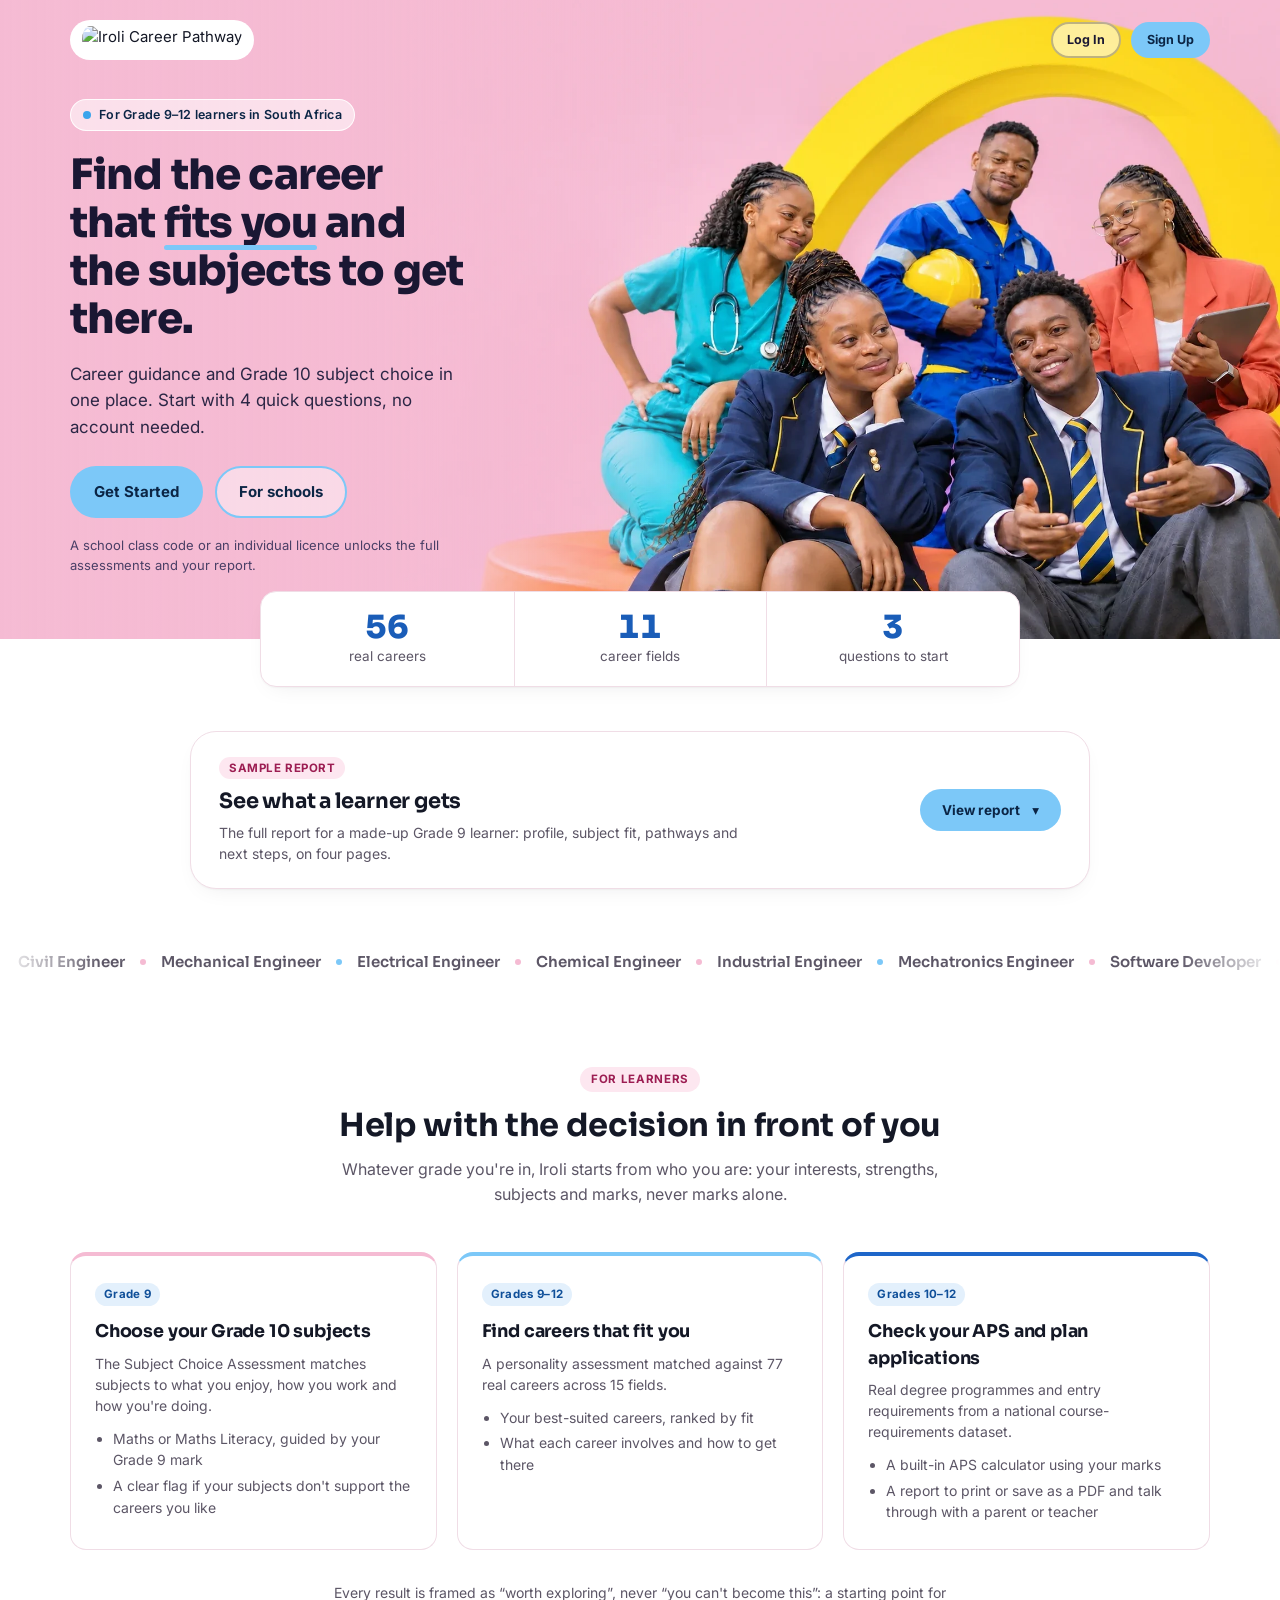
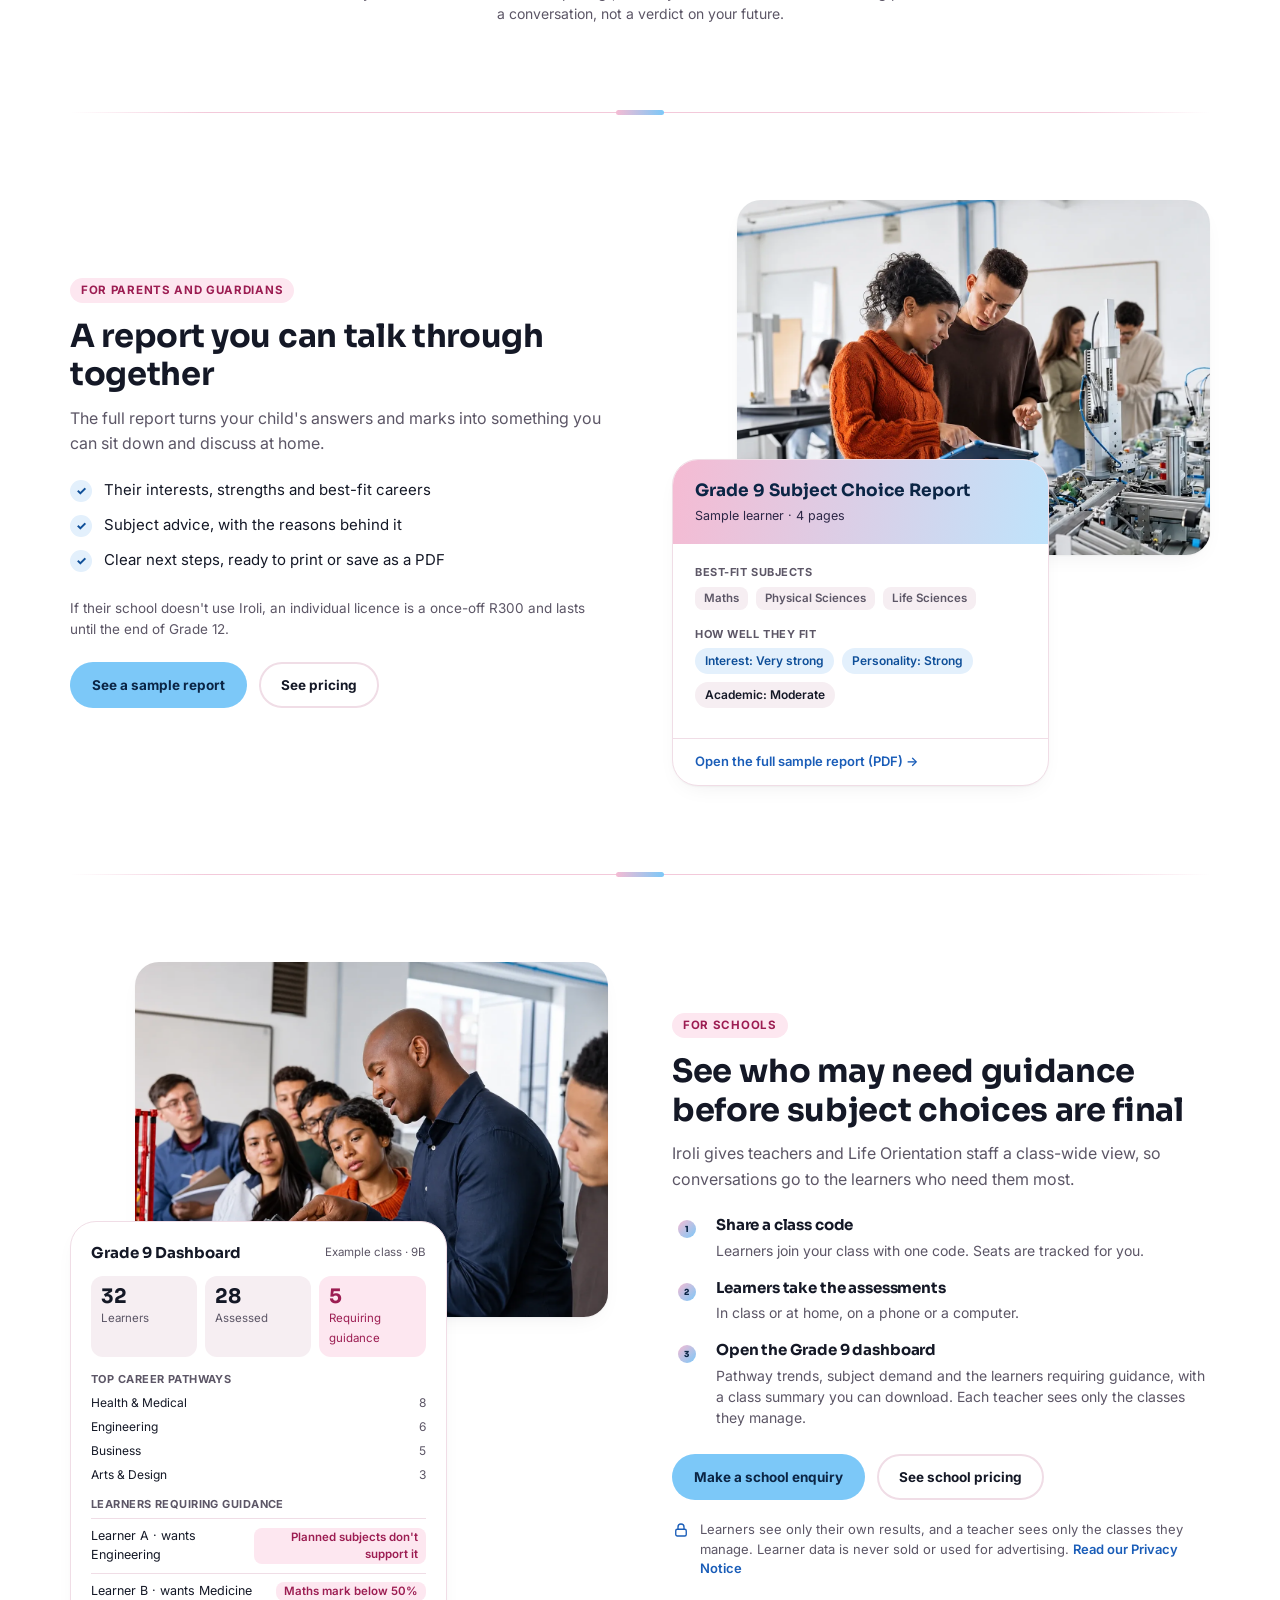
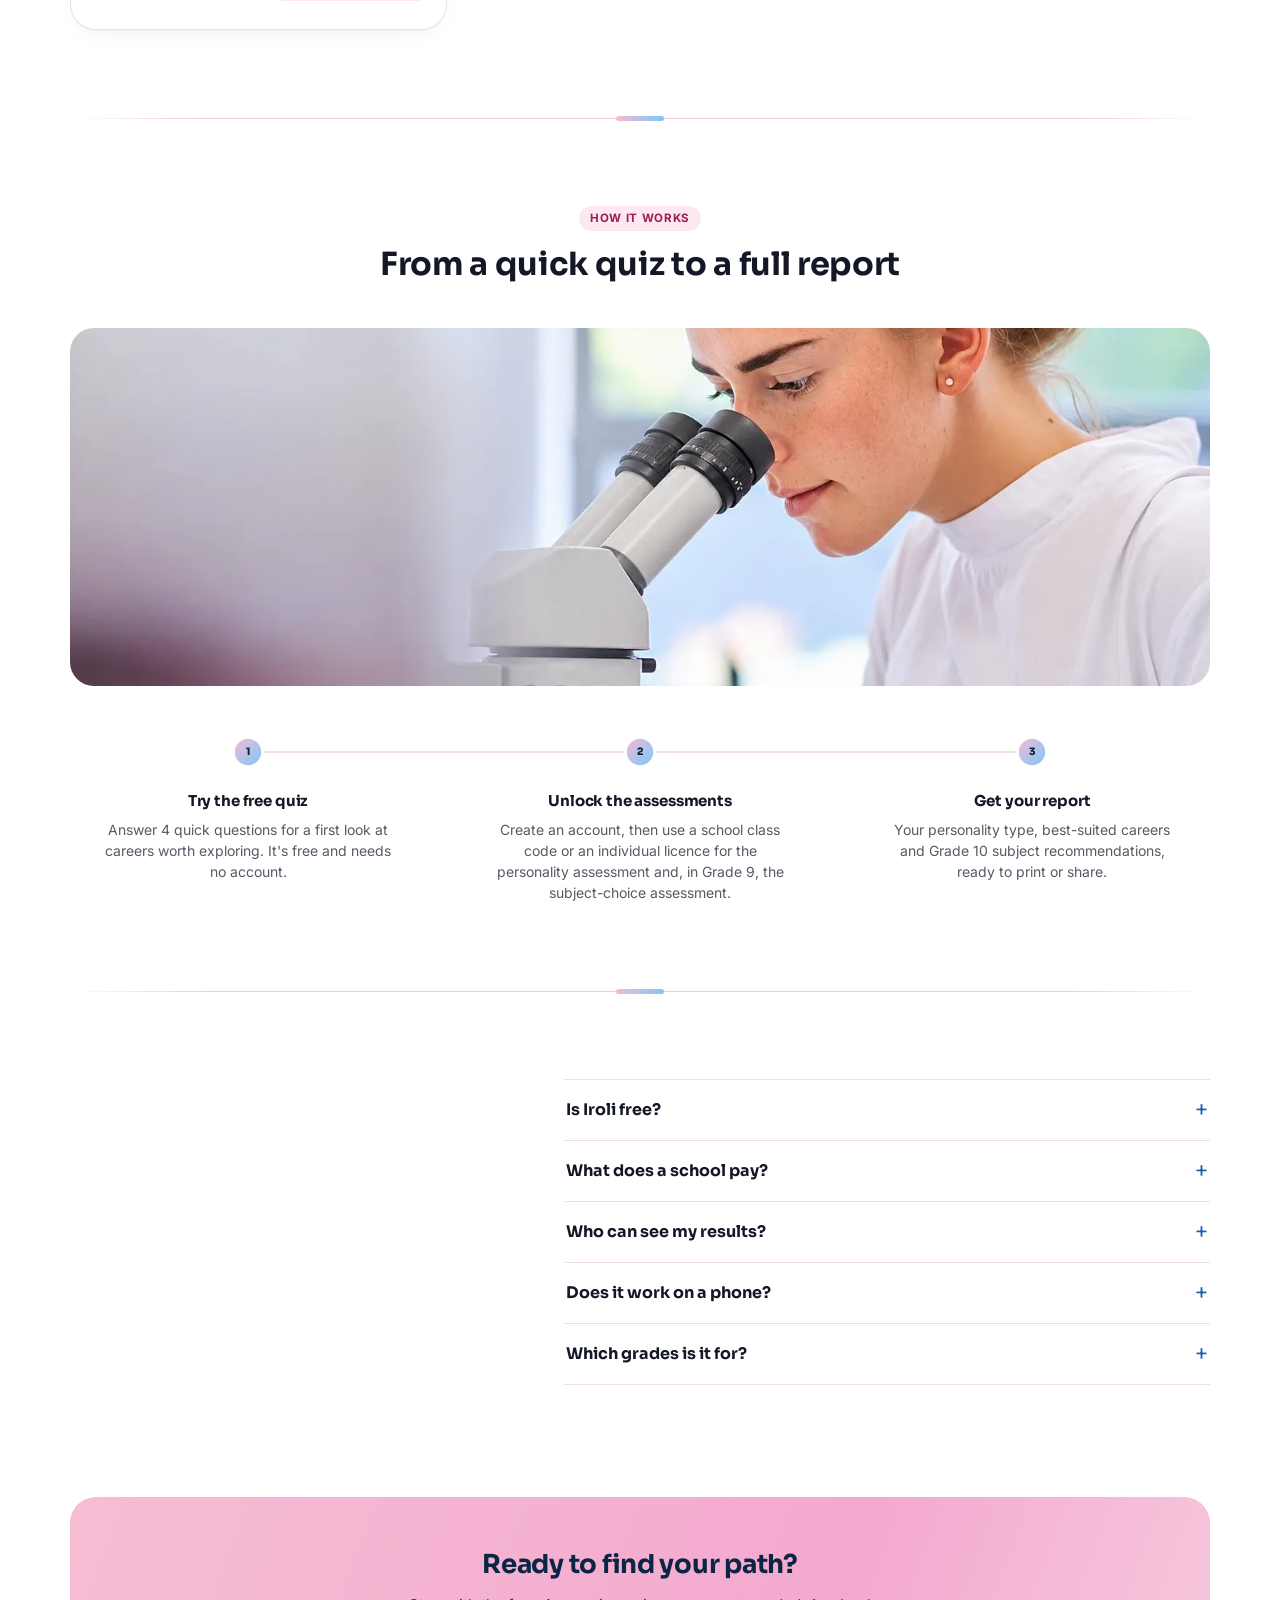
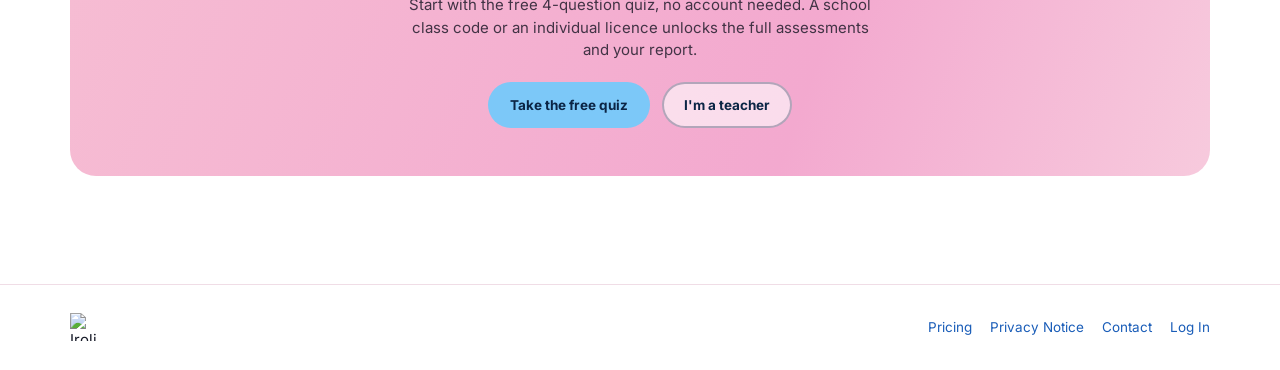
==== commit 16976f5e: "Landing page: View report section instead of the first-question card A short 'See what a learner get" ====
--- a/index.html
+++ b/index.html
@@ -99,33 +99,27 @@
   .hero .btn-outline{background:rgba(255,255,255,.45);color:#0B2545;border:2px solid #7CC8F8;}
   .hero .btn-outline:hover{background:rgba(255,255,255,.65);}
   .hero-note{font-size:13px;color:#4A3F66;margin:0;}
-  /* Example quick-quiz result, overlapping the bottom of the hero. A real result from the app's own scoring
-     (Investigative & Analytical / Quantitative and Analytical / Earning a good, stable income / Analysing data). */
-  .hero-example{position:relative;z-index:3;max-width:900px;margin:44px auto 0;padding:22px 24px 18px;
+  /* View the sample report: a short card under the counters; the four pages open only when asked for. */
+  .report-view{position:relative;z-index:3;max-width:900px;margin:44px auto 0;padding:24px 28px;
     background:var(--surface);border:1px solid var(--line);border-radius:var(--radius-lg);box-shadow:var(--shadow-soft);}
-  .ex-head{display:flex;justify-content:space-between;align-items:baseline;gap:8px 16px;flex-wrap:wrap;margin-bottom:14px;}
+  .rv-head{display:flex;align-items:center;justify-content:space-between;gap:16px 28px;flex-wrap:wrap;}
+  .rv-head h2{font-size:21px;margin:8px 0 4px;}
+  .rv-head p{margin:0;font-size:14px;color:var(--muted);max-width:520px;line-height:1.5;}
   .ex-label{font-size:11.5px;font-weight:700;letter-spacing:.05em;text-transform:uppercase;color:var(--on-pink);background:var(--t-pink);padding:4px 10px;border-radius:999px;}
-  .ex-head p{margin:0;font-size:13.5px;color:var(--muted);}
-  .ex-dirs{display:grid;grid-template-columns:1fr 1fr;gap:14px;}
-  .ex-dir{border:1px solid var(--line);border-radius:var(--radius-md);padding:14px 16px;border-top:4px solid var(--hero-blue);}
-  .ex-dir + .ex-dir{border-top-color:var(--hero-pink);}
-  .ex-dir small{display:block;font-size:11px;font-weight:700;letter-spacing:.04em;color:var(--muted);}
-  .ex-dir h3{font-size:17px;margin:3px 0 6px;}
-  .ex-dir p{font-size:13.5px;color:var(--muted);margin:0 0 10px;line-height:1.5;}
-  .ex-foot{display:flex;justify-content:space-between;align-items:center;gap:10px 16px;flex-wrap:wrap;margin-top:14px;font-size:13px;color:var(--muted);}
-  .ex-foot a{font-weight:600;color:var(--link);}
-  .ex-links{display:flex;gap:6px 18px;flex-wrap:wrap;}
-  .hero-example .ex-head{justify-content:flex-start;align-items:center;gap:8px 12px;}
-  .hero-example .ex-head p{font-size:17px;color:var(--ink);font-family:var(--font-head);}
-  /* The live first question: tapping an interest shows the app's real result for that answer. */
-  .ex-choices{display:flex;flex-wrap:wrap;gap:8px;margin:-4px 0 16px;}
-  .ex-choice{font:inherit;font-size:13px;font-weight:600;padding:7px 14px;border-radius:999px;border:1.5px solid var(--line);background:var(--surface);color:var(--ink);cursor:pointer;transition:background-color .2s ease,border-color .2s ease,transform .15s ease;}
-  .ex-choice:hover{border-color:var(--hero-blue);}
-  .ex-choice[aria-pressed="true"]{background:var(--hero-blue);border-color:var(--hero-blue);color:#0B2545;}
-  .ex-choice:focus-visible{outline:2px solid var(--link);outline-offset:2px;}
-  .motion .ex-choice:hover{transform:translateY(-1px);}
-  .motion .ex-dirs.swap .ex-dir{animation:landUp .45s cubic-bezier(.2,.7,.2,1) both;}
-  .motion .ex-dirs.swap .ex-dir + .ex-dir{animation-delay:.07s;}
+  .rv-toggle .chev{display:inline-block;transition:transform .25s ease;margin-left:4px;}
+  .rv-toggle[aria-expanded="true"] .chev{transform:rotate(180deg);}
+  .rv-pages{margin-top:22px;padding-top:22px;border-top:1px solid var(--line);}
+  .rv-grid{display:grid;grid-template-columns:repeat(4,1fr);gap:14px;}
+  .rv-grid a{display:block;color:inherit;text-decoration:none;}
+  .rv-grid img{display:block;width:100%;height:auto;aspect-ratio:900/1273;border-radius:10px;border:1px solid var(--line);background:#fff;box-shadow:var(--shadow-soft);transition:transform .2s ease, box-shadow .2s ease;}
+  .rv-grid a:hover img{transform:translateY(-3px);box-shadow:0 14px 28px -16px rgba(11,37,69,.45);}
+  .rv-grid a:focus-visible{outline:2px solid var(--link);outline-offset:3px;border-radius:10px;}
+  .rv-grid span{display:block;font-size:12.5px;font-weight:600;color:var(--muted);margin-top:8px;text-align:center;}
+  .rv-foot{display:flex;justify-content:space-between;align-items:center;gap:8px 16px;flex-wrap:wrap;margin-top:18px;font-size:13px;color:var(--muted);}
+  .rv-foot a{font-weight:600;color:var(--link);}
+  @keyframes rvOpen{ from{opacity:0; transform:translateY(-8px);} to{opacity:1; transform:none;} }
+  .motion .rv-pages:not([hidden]){ animation:rvOpen .35s cubic-bezier(.2,.7,.2,1) both; }
+  @media (max-width:760px){ .rv-grid{grid-template-columns:repeat(2,1fr);} }
   /* A slow band of the 77 real career names. */
   .career-band{overflow:hidden;margin:56px 0 0;padding:6px 0;-webkit-mask-image:linear-gradient(90deg,transparent,#000 8%,#000 92%,transparent);mask-image:linear-gradient(90deg,transparent,#000 8%,#000 92%,transparent);}
   .cb-track{display:flex;width:max-content;}
@@ -149,7 +143,7 @@
   .motion .photo img,.motion .wide-photo img{transform:scale(1.08);transition:transform 1.4s cubic-bezier(.2,.7,.2,1);}
   .motion .photo.in img,.motion .wide-photo.in img{transform:none;}
   @media (max-width:900px){ .photo-stack .float,.photo-stack.alt .float{width:90%;margin-top:-36px;} .photo-stack .photo,.photo-stack.alt .photo{width:100%;} }
-  @media (max-width:640px){ .ex-dirs{grid-template-columns:1fr;} .career-band{margin-top:40px;} .cb-track span{font-size:14px;} .hero-example{margin:28px 12px 0;padding:18px 16px 16px;} }
+  @media (max-width:640px){ .career-band{margin-top:40px;} .cb-track span{font-size:14px;} .report-view{margin:28px 12px 0;padding:20px 18px;} .rv-toggle{width:100%;justify-content:center;} }
   /* ---------- After the hero: sections alternate centre / left / right, one idea each ---------- */
   /* After the hero the page is plain white (the dark-theme surface in dark mode): no panels, just space. */
   body{background:var(--surface);}
@@ -285,7 +279,7 @@
   .motion .hero-photo img{ animation:landSettle 1.1s cubic-bezier(.2,.7,.2,1) both; }
   .motion .hero h1 .mark::after{ transform-origin:left center; animation:landDraw .7s cubic-bezier(.2,.7,.2,1) .55s both; }
   .motion .hero-eyebrow i{ animation:landPulse 2.4s ease-out 1s 3; }
-  .motion .hero-example{ animation:landUp .6s cubic-bezier(.2,.7,.2,1) .5s both; }
+  .motion .report-view{ animation:landUp .6s cubic-bezier(.2,.7,.2,1) .5s both; }
   /* Scroll reveal, both ways (see the script at the end): scrolling down, blocks rise up into place; scrolling
      back up, the ones above drop down into place. Out of view they reset, so it plays every time. */
   .motion [data-reveal]{ opacity:0; transform:translateY(28px); transition:opacity .65s cubic-bezier(.2,.7,.2,1), transform .65s cubic-bezier(.2,.7,.2,1), box-shadow .2s ease; }
@@ -360,36 +354,26 @@
     <div><b data-count="15" aria-hidden="true">15</b><span class="sr-only">15 </span><span>career fields</span></div>
     <div><b data-count="4" aria-hidden="true">4</b><span class="sr-only">4 </span><span>questions to start</span></div>
   </div>
-  <section class="hero-example" aria-labelledby="ex-title">
-    <div class="ex-head">
-      <span class="ex-label">Try the first question</span>
-      <p id="ex-title"><strong>What kind of work are you drawn to?</strong></p>
-    </div>
-    <div class="ex-choices" role="group" aria-labelledby="ex-title">
-      <button type="button" class="ex-choice" data-int="R" aria-pressed="false">Practical &amp; Hands-on</button>
-      <button type="button" class="ex-choice" data-int="I" aria-pressed="true">Investigative &amp; Analytical</button>
-      <button type="button" class="ex-choice" data-int="A" aria-pressed="false">Creative &amp; Expressive</button>
-      <button type="button" class="ex-choice" data-int="S" aria-pressed="false">People-focused</button>
-      <button type="button" class="ex-choice" data-int="E" aria-pressed="false">Enterprising &amp; Persuasive</button>
-      <button type="button" class="ex-choice" data-int="C" aria-pressed="false">Organised &amp; Precise</button>
-    </div>
-    <div class="ex-dirs" id="ex-dirs" aria-live="polite">
-      <div class="ex-dir">
-        <small>DIRECTION 1</small>
-        <h3>Science and Research</h3>
-        <p>Investigating how the natural and physical world works, and generating new knowledge through research.</p>
-        <div class="pill-list"><span class="tag">Environmental Scientist</span><span class="tag">Geologist</span><span class="tag">Biotechnologist</span></div>
-      </div>
-      <div class="ex-dir">
-        <small>DIRECTION 2</small>
-        <h3>Geography, Environment and Conservation</h3>
-        <p>Understanding places, landscapes and ecosystems, and working to manage and protect them.</p>
-        <div class="pill-list"><span class="tag">Conservation Officer / Field Ranger</span><span class="tag">GIS Specialist</span></div>
-      </div>
-    </div>
-    <div class="ex-foot">
-      <span>Directions worth exploring from one answer, never a verdict.</span>
-      <span class="ex-links"><a href="app.html" class="ex-go">Answer 3 more to see yours →</a><a href="assets/sample-report.pdf" target="_blank" rel="noopener">Sample full report (PDF)</a></span>
+  <section class="report-view" aria-labelledby="rv-title">
+    <div class="rv-head">
+      <div>
+        <span class="ex-label">Sample report</span>
+        <h2 id="rv-title">See what a learner gets</h2>
+        <p>The full report for a made-up Grade 9 learner: profile, subject fit, pathways and next steps, on four pages.</p>
+      </div>
+      <button type="button" class="btn btn-primary rv-toggle" aria-expanded="false" aria-controls="rv-pages"><span class="rv-label">View report</span><span class="chev" aria-hidden="true">▾</span></button>
+    </div>
+    <div class="rv-pages" id="rv-pages" hidden>
+      <div class="rv-grid">
+        <a href="assets/sample-report-p1.webp" target="_blank" rel="noopener"><img data-src="assets/sample-report-p1.webp" width="900" height="1273" alt="Sample report page 1: Your learner profile"><span>1. Your learner profile</span></a>
+        <a href="assets/sample-report-p2.webp" target="_blank" rel="noopener"><img data-src="assets/sample-report-p2.webp" width="900" height="1273" alt="Sample report page 2: Your subject fit"><span>2. Your subject fit</span></a>
+        <a href="assets/sample-report-p3.webp" target="_blank" rel="noopener"><img data-src="assets/sample-report-p3.webp" width="900" height="1273" alt="Sample report page 3: Your pathway"><span>3. Your pathway</span></a>
+        <a href="assets/sample-report-p4.webp" target="_blank" rel="noopener"><img data-src="assets/sample-report-p4.webp" width="900" height="1273" alt="Sample report page 4: Your recommendation"><span>4. Your recommendation</span></a>
+      </div>
+      <div class="rv-foot">
+        <span>Tap a page to see it full size.</span>
+        <a href="assets/sample-report.pdf" target="_blank" rel="noopener">Download the full PDF →</a>
+      </div>
     </div>
   </section>
 </header>
@@ -573,22 +557,16 @@
 </div>
 
 <script>
-  // The live first question. Each answer shows the app's own quick-quiz result for that interest alone
-  // (worked out from js/app.js computeMiniDirections and kept here so the landing page loads no app code).
+  // View report: the four page images load only when the report is opened.
   (function(){
-    var DATA = {"R": [{"n": "Skilled Trades and Technical Careers", "o": "Hands-on, practical trades that keep homes, buildings and industry running — learned through apprenticeship rather than a university degree.", "c": ["Electrician", "Plumber", "Welder"]}, {"n": "Safety and Protective Services", "o": "Protecting communities and responding to emergencies — policing, firefighting and related public-safety work.", "c": ["Police Officer", "Firefighter"]}], "I": [{"n": "Science and Research", "o": "Investigating how the natural and physical world works, and generating new knowledge through research.", "c": ["Environmental Scientist", "Geologist", "Biotechnologist"]}, {"n": "Geography, Environment and Conservation", "o": "Understanding places, landscapes and ecosystems, and working to manage and protect them.", "c": ["Conservation Officer / Field Ranger", "GIS Specialist"]}], "A": [{"n": "Media, Communication and Journalism", "o": "Researching, writing and producing content that informs, persuades or tells a story to the public.", "c": ["Journalist", "Writer / Author", "Translator / Interpreter"]}, {"n": "Arts, Design and Creative Industries", "o": "Creating visual, performing or applied art professionally — design, film, music, dance and more.", "c": ["Graphic Designer", "Photographer", "Filmmaker"]}], "S": [{"n": "Education and Training", "o": "Teaching and developing people’s knowledge and skills, from early childhood through to adult and higher education.", "c": ["Teacher", "Lecturer / Academic", "Early Childhood Development (ECD) Practitioner"]}, {"n": "Safety and Protective Services", "o": "Protecting communities and responding to emergencies — policing, firefighting and related public-safety work.", "c": ["Police Officer", "Firefighter"]}], "E": [{"n": "Business, Management and Entrepreneurship", "o": "Running and growing organisations — strategy, people, operations and new ventures.", "c": ["Entrepreneur / Business Owner", "Human Resources Manager", "Marketing Manager"]}, {"n": "Tourism and Hospitality", "o": "Creating and delivering travel, accommodation and hospitality experiences — a major South African industry.", "c": ["Tourism Manager", "Hotel Manager", "Chef"]}], "C": [{"n": "Finance, Accounting and Economics", "o": "Managing, analysing and advising on money — for individuals, businesses, markets or government.", "c": ["Actuary", "Chartered Accountant CA(SA)", "Financial / Investment Analyst"]}, {"n": "Law and Legal Services", "o": "Interpreting and applying the law — advising clients, resolving disputes, and representing people in court.", "c": ["Attorney", "Advocate", "Paralegal"]}]};
-    var box = document.getElementById('ex-dirs'); if(!box) return;
-    function esc(t){ var d = document.createElement('div'); d.textContent = t; return d.innerHTML; }
-    document.querySelectorAll('.ex-choice').forEach(function(btn){
-      btn.addEventListener('click', function(){
-        var k = btn.getAttribute('data-int'); if(!DATA[k] || btn.getAttribute('aria-pressed') === 'true') return;
-        document.querySelectorAll('.ex-choice').forEach(function(b){ b.setAttribute('aria-pressed', b === btn ? 'true' : 'false'); });
-        box.innerHTML = DATA[k].map(function(d, i){
-          return '<div class="ex-dir"><small>DIRECTION ' + (i + 1) + '</small><h3>' + esc(d.n) + '</h3><p>' + esc(d.o) + '</p><div class="pill-list">' +
-            d.c.map(function(c){ return '<span class="tag">' + esc(c) + '</span>'; }).join('') + '</div></div>';
-        }).join('');
-        box.classList.remove('swap'); void box.offsetWidth; box.classList.add('swap');
-      });
+    var btn = document.querySelector('.rv-toggle'), box = document.getElementById('rv-pages');
+    if(!btn || !box) return;
+    btn.addEventListener('click', function(){
+      var open = btn.getAttribute('aria-expanded') !== 'true';
+      if(open) box.querySelectorAll('img[data-src]').forEach(function(img){ img.src = img.getAttribute('data-src'); img.removeAttribute('data-src'); });
+      box.hidden = !open;
+      btn.setAttribute('aria-expanded', open ? 'true' : 'false');
+      btn.querySelector('.rv-label').textContent = open ? 'Hide report' : 'View report';
     });
   })();
   // The career band loops seamlessly with a second copy of the names (only when it moves).
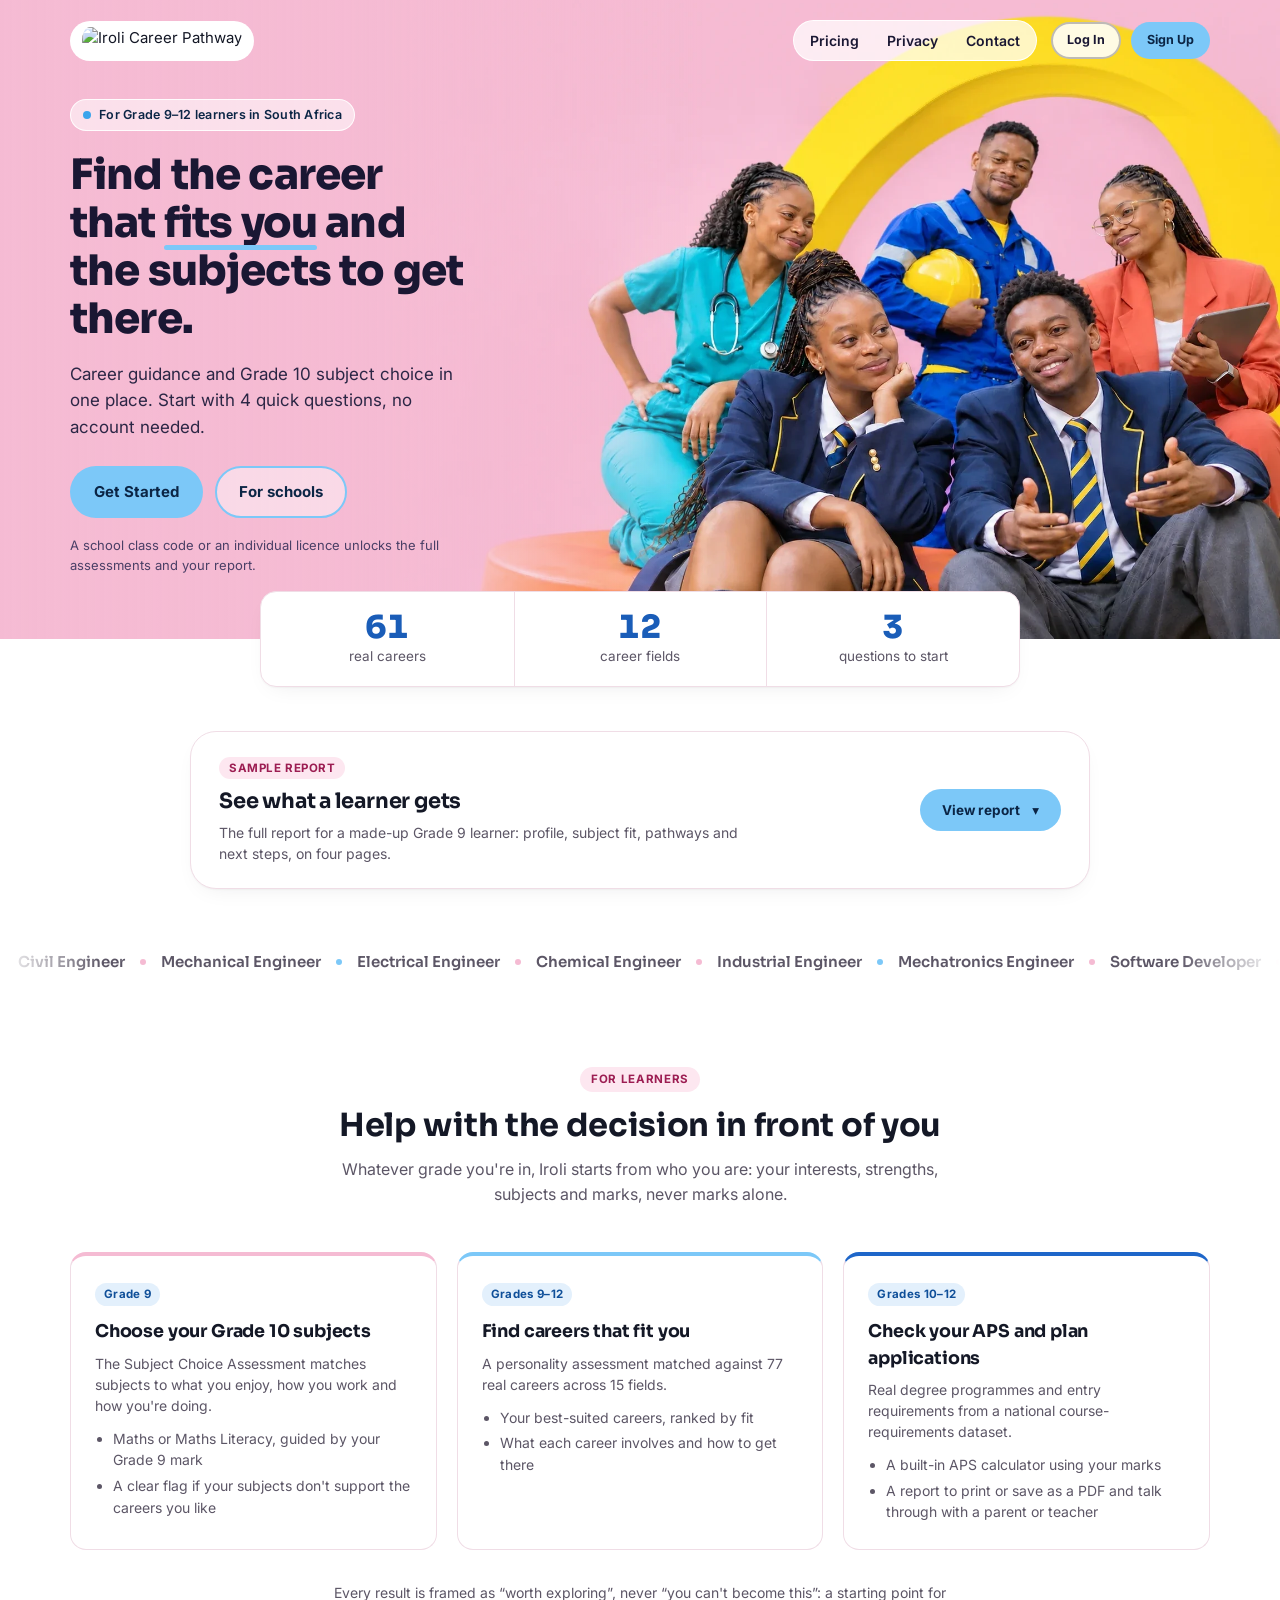
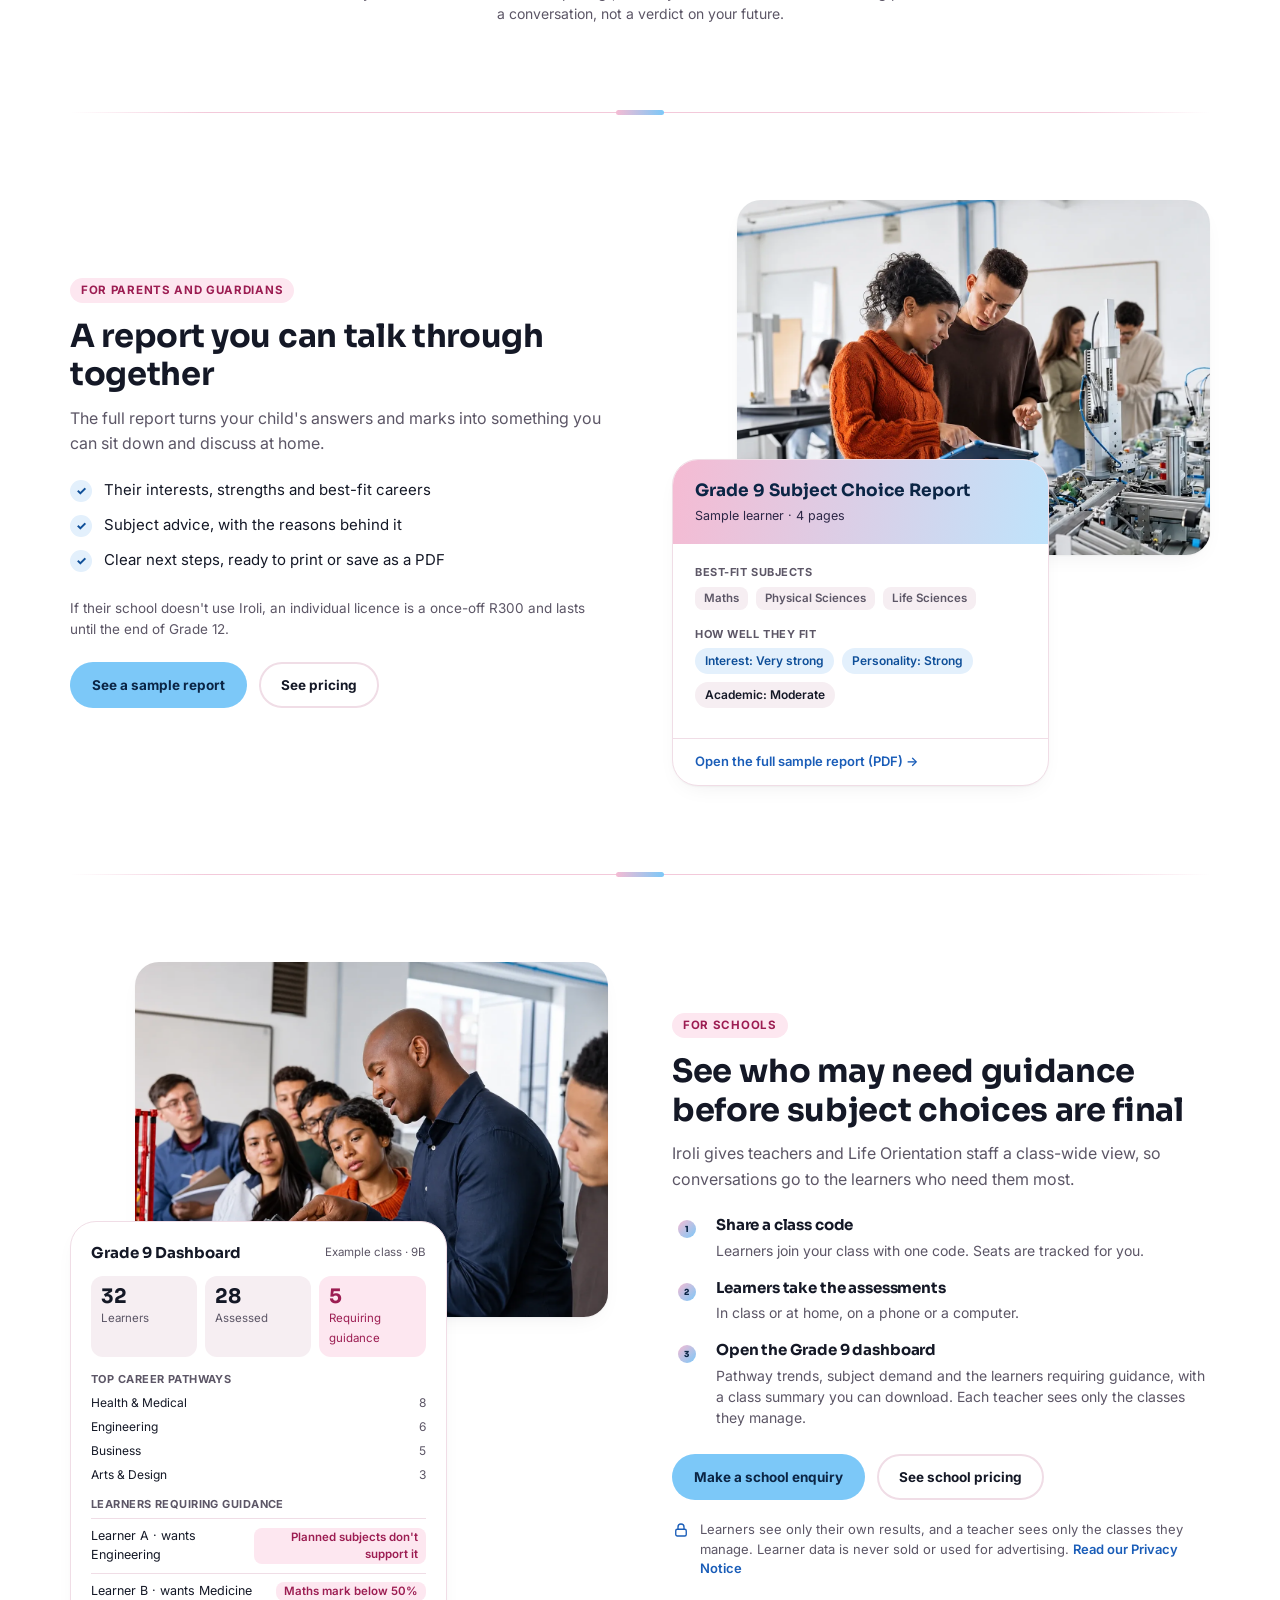
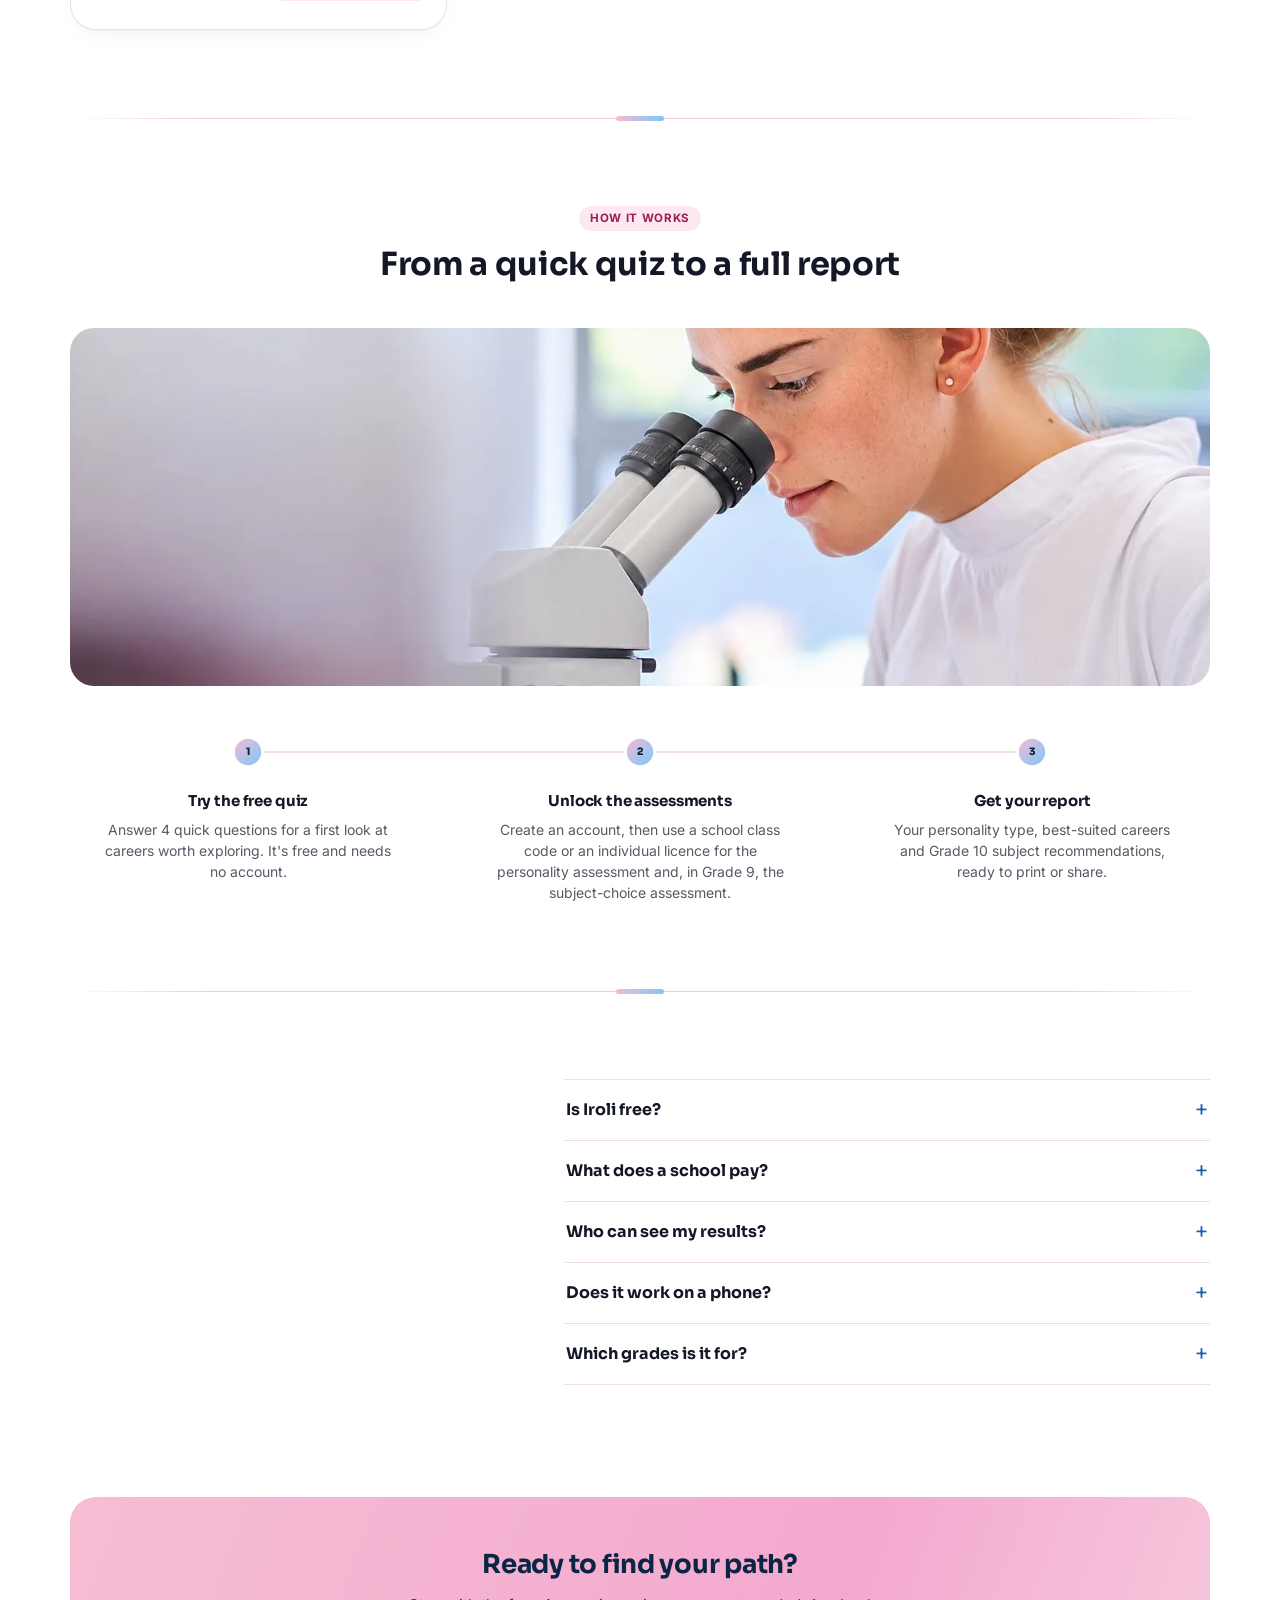
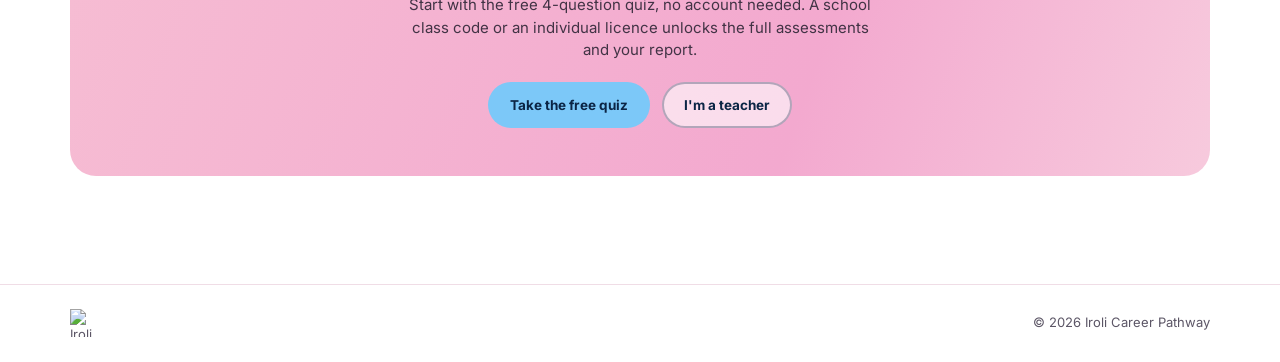
==== commit 757a133b: "Landing page: Pricing, Privacy and Contact in the top bar; footer no longer repeats them - Top bar: " ====
--- a/index.html
+++ b/index.html
@@ -72,11 +72,37 @@
   .topbar-band{background:#F5BBD3;position:relative;z-index:4;}
   .topbar-band .brand-wordmark{background:#fff;border-radius:999px;padding:6px 12px;height:40px;box-sizing:border-box;}
   .topbar-band .btn-ghost{color:#1A1733;border-color:rgba(26,23,51,.28);}
-  .topbar-band .btn-ghost{background:rgba(255,255,255,.55);}
+  .topbar-band .btn-ghost{background:rgba(255,255,255,.88);}
   .topbar-band .btn-ghost:hover{border-color:#0B2545;background:#fff;}
   .topbar-band .btn-primary{background:#7CC8F8;color:#0B2545;}
   .topbar-band .btn-primary:hover{background:#A5DAFB;}
   @media (min-width:1141px){ .topbar-band{position:absolute;top:0;left:0;right:0;background:transparent;} }
+  /* Top bar links (Pricing, Privacy, Contact) in a soft white pill, readable on the pink and on the photo.
+     On phones they fold into a Menu button (only when JavaScript runs; without it they stay visible). */
+  .top-nav{display:flex;align-items:center;gap:10px;position:relative;}
+  .top-links{display:flex;align-items:center;gap:2px;background:rgba(255,255,255,.72);border:1px solid rgba(255,255,255,.95);border-radius:999px;padding:3px;margin-right:4px;}
+  .top-links a{color:#1A1733;font-size:14px;font-weight:600;text-decoration:none;padding:6px 13px;border-radius:999px;transition:background-color .2s ease;}
+  .top-links a:hover{background:#fff;}
+  .top-links a:focus-visible,.top-menu:focus-visible{outline:2px solid #0B2545;outline-offset:2px;}
+  .top-menu{display:none;align-items:center;justify-content:center;width:38px;height:38px;border-radius:50%;border:1px solid rgba(26,23,51,.28);background:rgba(255,255,255,.55);color:#1A1733;cursor:pointer;padding:0;}
+  .top-menu svg{display:block;}
+  @media (max-width:760px){
+    .js .top-menu{display:inline-flex;}
+    .js .top-links{display:none;position:absolute;top:calc(100% + 10px);right:0;z-index:10;flex-direction:column;align-items:stretch;min-width:180px;padding:6px;border-radius:16px;background:#fff;border:1px solid rgba(26,23,51,.12);box-shadow:0 14px 30px -12px rgba(11,37,69,.35);margin:0;}
+    .js .top-links.open{display:flex;}
+    .js .top-links a{padding:10px 14px;border-radius:10px;}
+    .js .top-links a:hover{background:#FDE7F0;}
+    .top-nav{gap:8px;}
+  }
+  @media (max-width:760px){ html:not(.js) .topbar-land{flex-wrap:wrap;gap:10px;} }
+  .top-nav .btn{white-space:nowrap;}
+  @media (max-width:400px){
+    .topbar-land{padding:16px 14px;}
+    .topbar-band .brand-wordmark{height:34px;padding:5px 10px;}
+    .top-nav{gap:6px;}
+    .top-nav .btn-sm{padding:7px 11px;font-size:13px;}
+    .top-menu{width:34px;height:34px;}
+  }
   .hero-wrap{padding:0;margin-top:-1px;}
   .hero{position:relative;overflow:hidden;height:clamp(640px,50vw,900px);display:flex;align-items:center;background:#F5BBD3;color:#1A1733;}
   .hero::before{content:"";position:absolute;inset:0;z-index:1;pointer-events:none;
@@ -266,7 +292,7 @@
     .hero .btn{flex:1 1 100%;justify-content:center;text-align:center;}
   }
   .land-footer{border-top:1px solid var(--line);margin-top:20px;}
-  .land-footer-inner{max-width:1180px;margin:0 auto;padding:28px 20px;display:flex;justify-content:space-between;align-items:center;flex-wrap:wrap;gap:14px;}
+  .land-footer-inner{max-width:1180px;margin:0 auto;padding:24px 20px;display:flex;justify-content:space-between;align-items:center;flex-wrap:wrap;gap:14px;font-size:13px;color:var(--muted);}
   /* ---------- Subtle motion (only with JavaScript on and "reduce motion" off: the .motion class
      is added by the script just below; without it everything simply shows) ---------- */
   @keyframes landUp{ from{opacity:0; transform:translateY(14px);} to{opacity:1; transform:none;} }
@@ -318,6 +344,7 @@
 </style>
 <script>
   // Motion only when the device has not asked to reduce it; added before the page draws, so nothing flickers.
+  document.documentElement.classList.add('js');
   try{ if(!window.matchMedia('(prefers-reduced-motion: reduce)').matches) document.documentElement.classList.add('motion'); }catch(e){}
 </script>
 </head>
@@ -325,11 +352,17 @@
 
 <div class="topbar-band"><div class="topbar-land">
   <img class="brand-wordmark" src="assets/logo-wordmark.png" alt="Iroli Career Pathway"/>
-  <div style="display:flex;gap:10px;">
+  <nav class="top-nav" aria-label="Main">
+    <div class="top-links" id="top-links">
+      <a href="pricing.html">Pricing</a>
+      <a href="privacy.html">Privacy</a>
+      <a href="mailto:info@iroli.co.za">Contact</a>
+    </div>
+    <button type="button" class="top-menu" aria-expanded="false" aria-controls="top-links" aria-label="Menu"><svg viewBox="0 0 24 24" width="18" height="18" fill="none" stroke="currentColor" stroke-width="2" stroke-linecap="round" aria-hidden="true"><path d="M4 7h16M4 12h16M4 17h16"/></svg></button>
     <a href="app.html?auth=signin" class="btn btn-ghost btn-sm">Log In</a>
     <a href="app.html?auth=signup" class="btn btn-primary btn-sm">Sign Up</a>
-  </div>
-</div>
+  </nav>
+</div></div>
 </div>
 
 <header class="hero-wrap">
@@ -547,16 +580,20 @@
 <div class="land-footer">
   <div class="land-footer-inner">
     <img src="assets/logo-mark.png" alt="Iroli" width="28" height="28"/>
-    <div style="display:flex;gap:18px;flex-wrap:wrap;font-size:13.5px;">
-      <a href="pricing.html">Pricing</a>
-      <a href="privacy.html">Privacy Notice</a>
-      <a href="mailto:info@iroli.co.za">Contact</a>
-      <a href="app.html?auth=signin">Log In</a>
-    </div>
+    <span>© 2026 Iroli Career Pathway</span>
   </div>
 </div>
 
 <script>
+  // Phone menu for the top-bar links: opens and closes, and closes on Escape or a tap elsewhere.
+  (function(){
+    var btn = document.querySelector('.top-menu'), links = document.getElementById('top-links');
+    if(!btn || !links) return;
+    function set(open){ links.classList.toggle('open', open); btn.setAttribute('aria-expanded', open ? 'true' : 'false'); }
+    btn.addEventListener('click', function(e){ e.stopPropagation(); set(!links.classList.contains('open')); if(links.classList.contains('open')) links.querySelector('a').focus(); });
+    document.addEventListener('click', function(e){ if(!links.contains(e.target)) set(false); });
+    document.addEventListener('keydown', function(e){ if(e.key === 'Escape' && links.classList.contains('open')){ set(false); btn.focus(); } });
+  })();
   // View report: the four page images load only when the report is opened.
   (function(){
     var btn = document.querySelector('.rv-toggle'), box = document.getElementById('rv-pages');
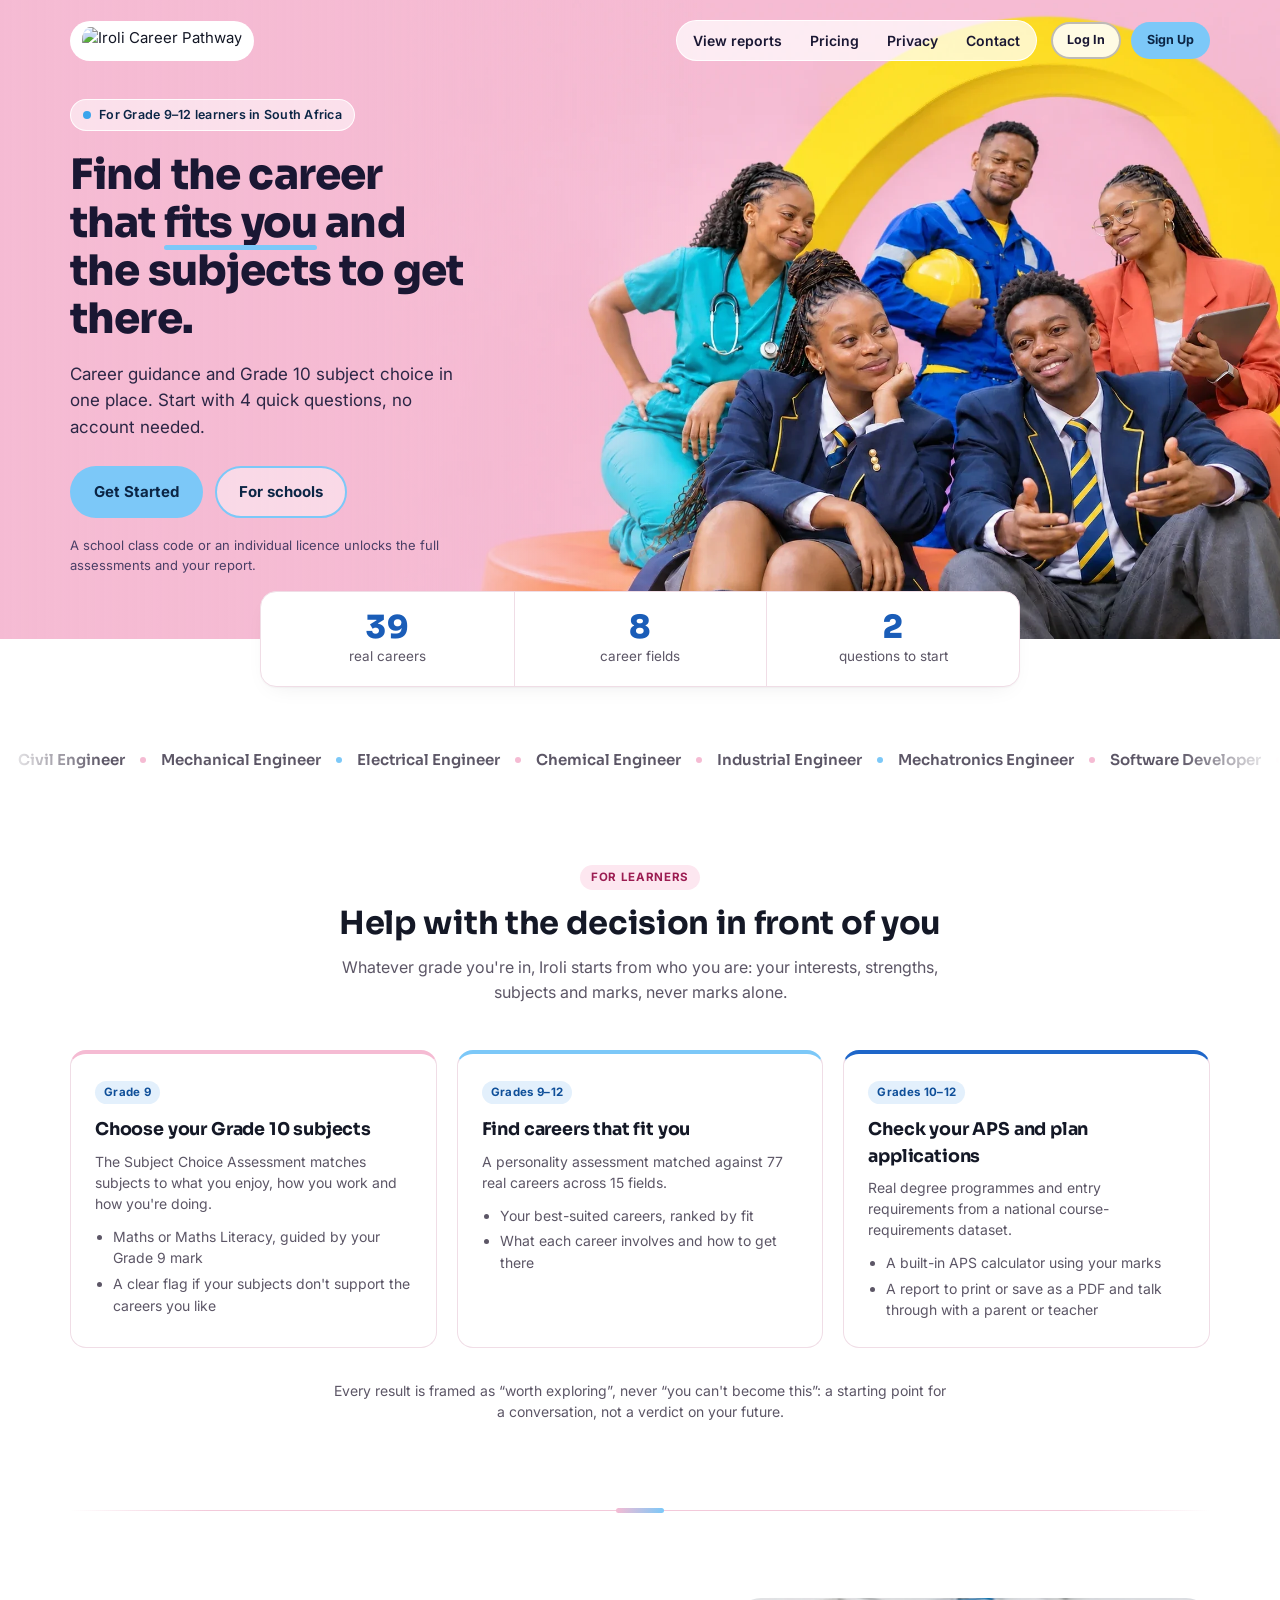
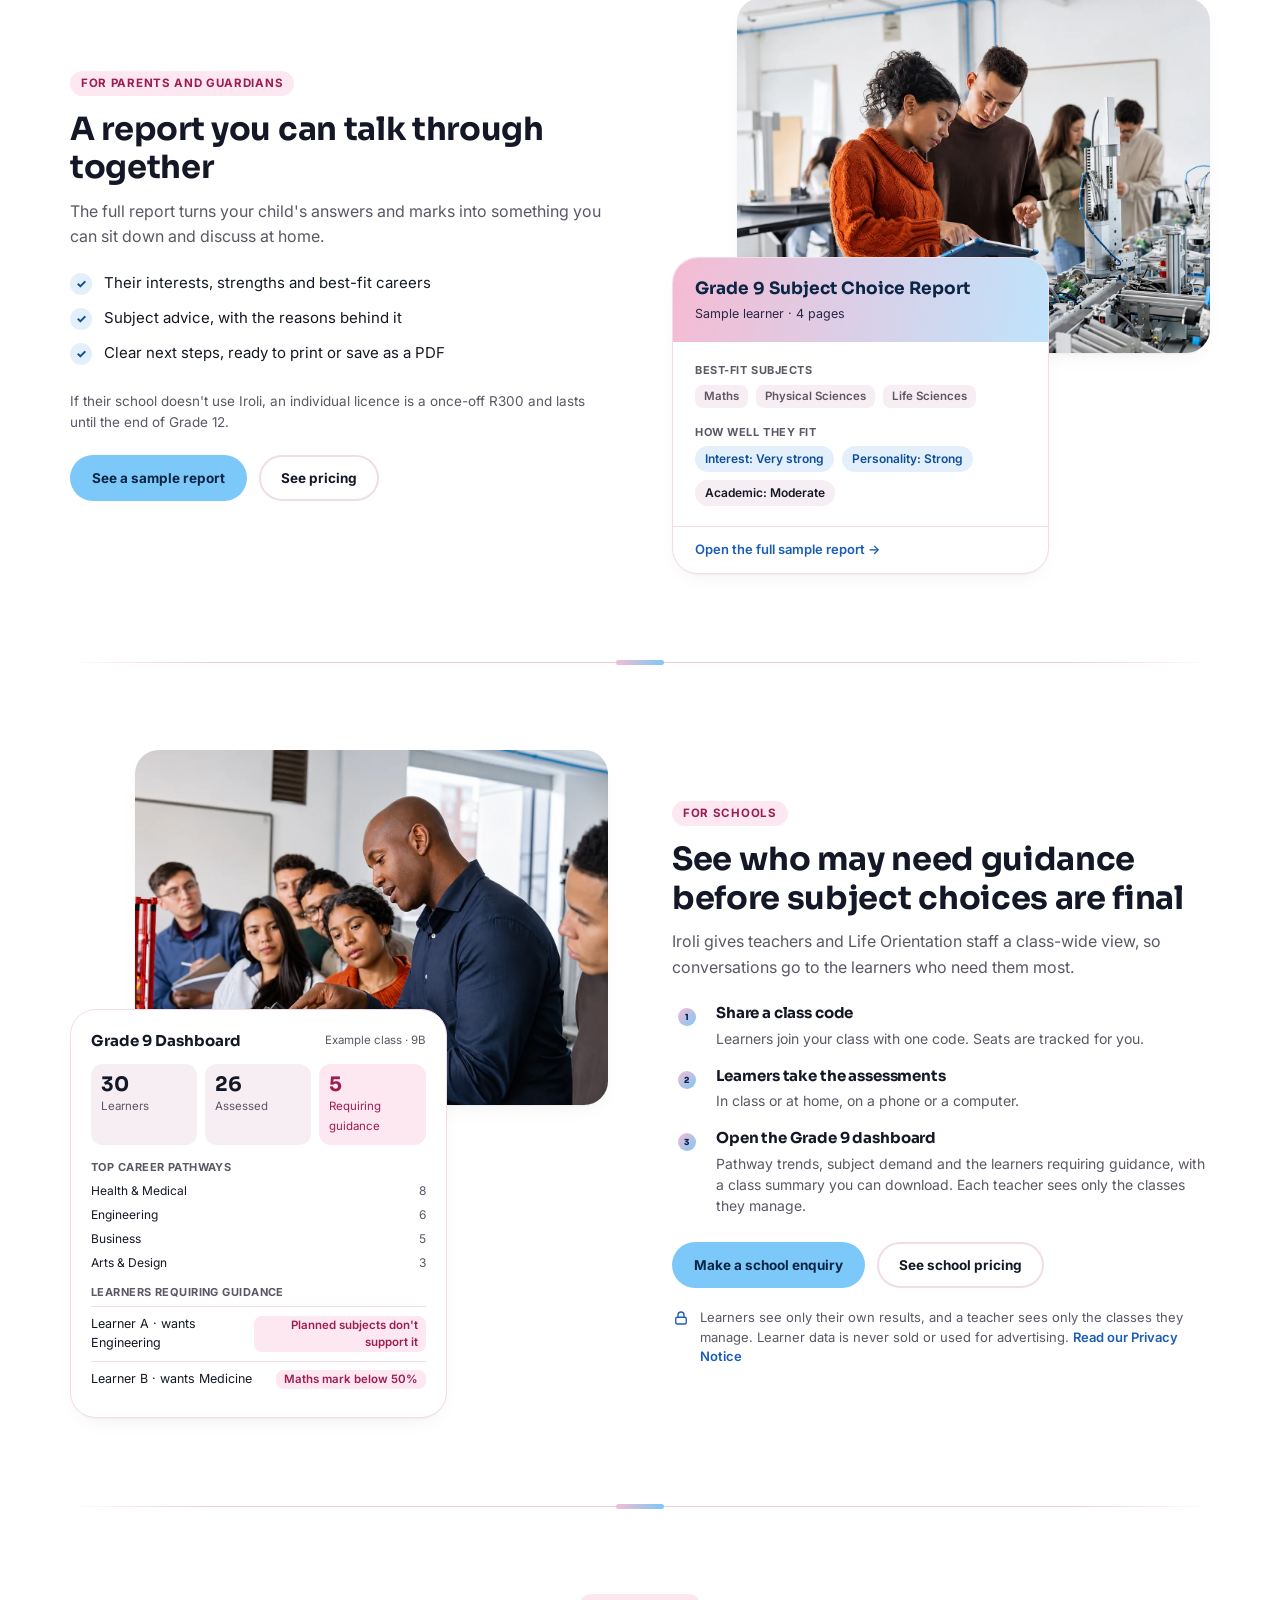
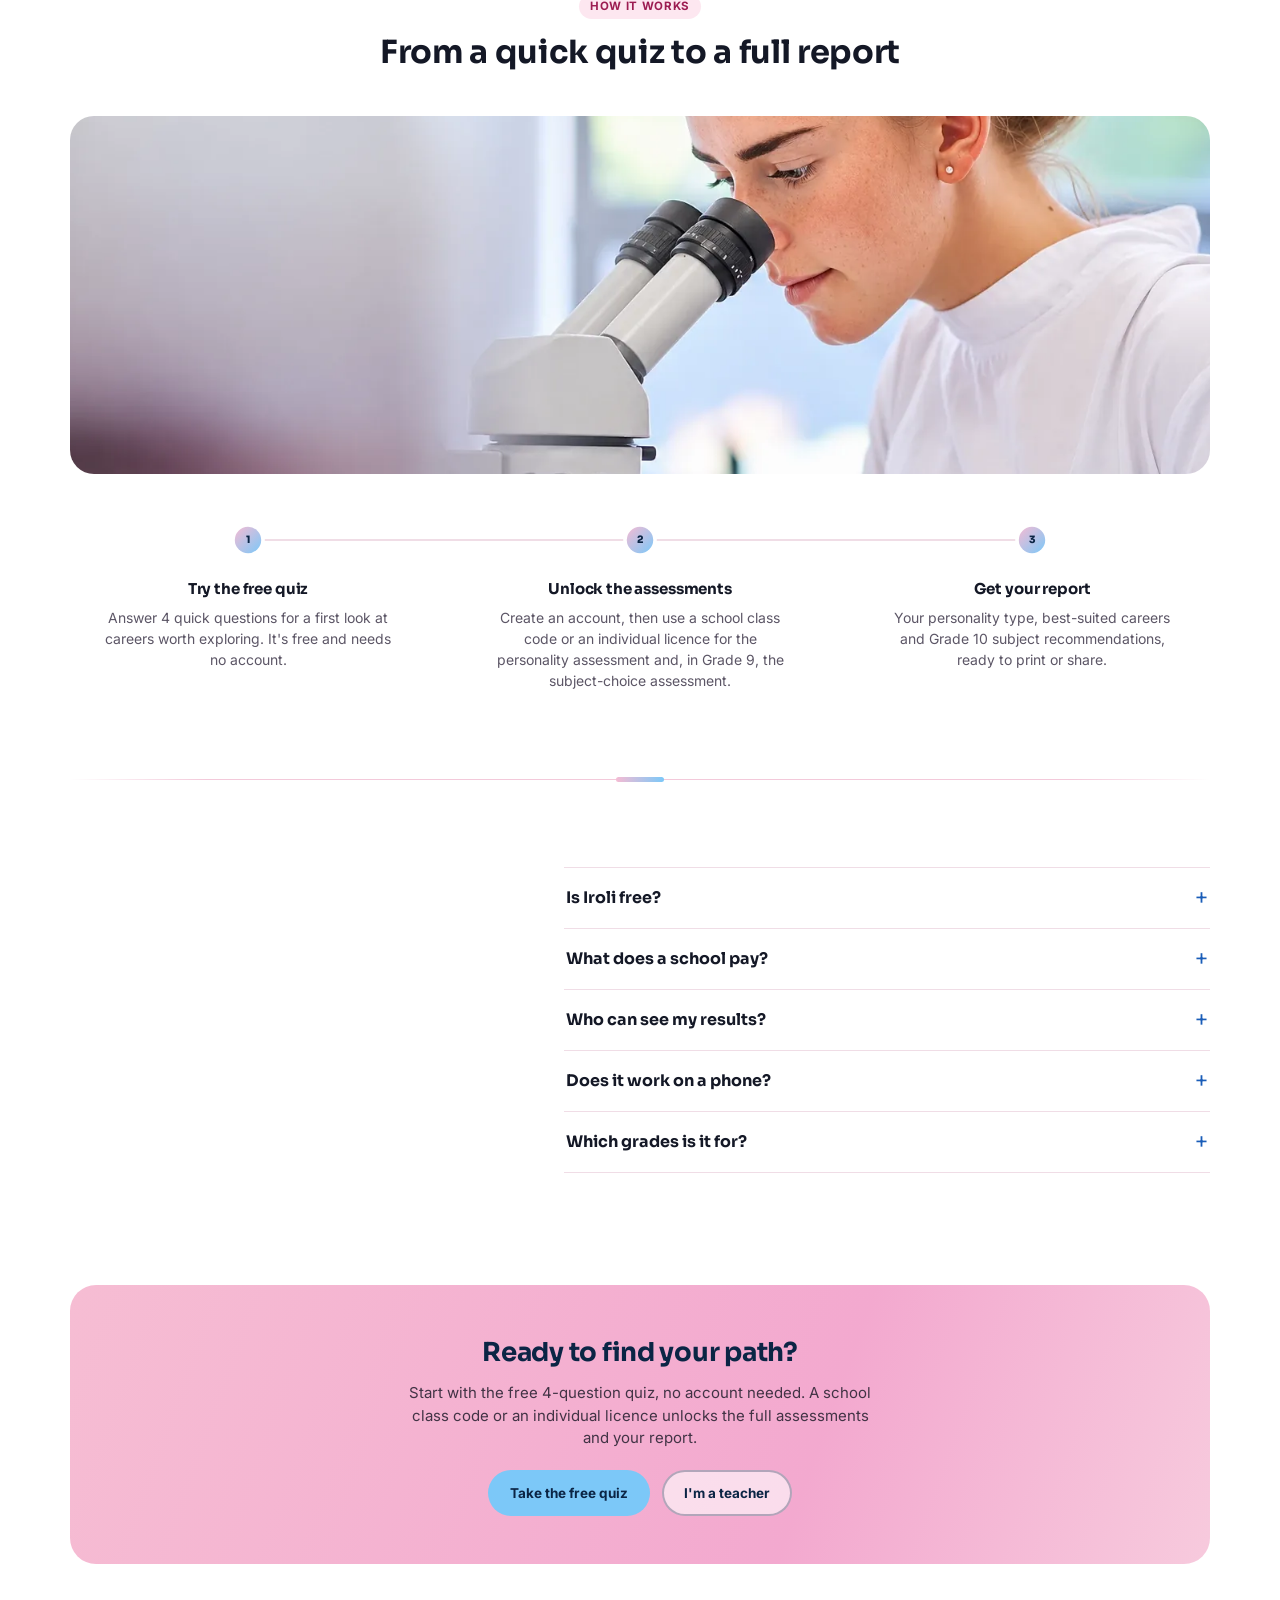
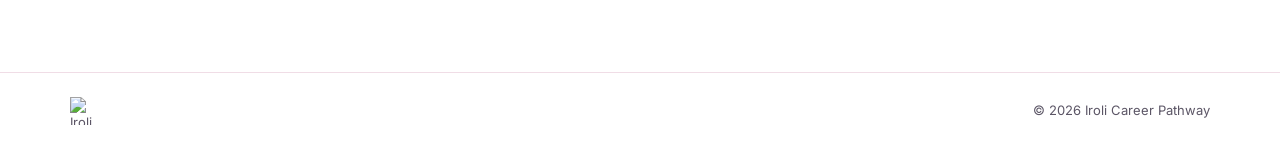
==== commit 8f6cdfca: "Landing page: View reports in the top menu, sample report on its own page - Removed the sample repor" ====
--- a/index.html
+++ b/index.html
@@ -125,27 +125,6 @@
   .hero .btn-outline{background:rgba(255,255,255,.45);color:#0B2545;border:2px solid #7CC8F8;}
   .hero .btn-outline:hover{background:rgba(255,255,255,.65);}
   .hero-note{font-size:13px;color:#4A3F66;margin:0;}
-  /* View the sample report: a short card under the counters; the four pages open only when asked for. */
-  .report-view{position:relative;z-index:3;max-width:900px;margin:44px auto 0;padding:24px 28px;
-    background:var(--surface);border:1px solid var(--line);border-radius:var(--radius-lg);box-shadow:var(--shadow-soft);}
-  .rv-head{display:flex;align-items:center;justify-content:space-between;gap:16px 28px;flex-wrap:wrap;}
-  .rv-head h2{font-size:21px;margin:8px 0 4px;}
-  .rv-head p{margin:0;font-size:14px;color:var(--muted);max-width:520px;line-height:1.5;}
-  .ex-label{font-size:11.5px;font-weight:700;letter-spacing:.05em;text-transform:uppercase;color:var(--on-pink);background:var(--t-pink);padding:4px 10px;border-radius:999px;}
-  .rv-toggle .chev{display:inline-block;transition:transform .25s ease;margin-left:4px;}
-  .rv-toggle[aria-expanded="true"] .chev{transform:rotate(180deg);}
-  .rv-pages{margin-top:22px;padding-top:22px;border-top:1px solid var(--line);}
-  .rv-grid{display:grid;grid-template-columns:repeat(4,1fr);gap:14px;}
-  .rv-grid a{display:block;color:inherit;text-decoration:none;}
-  .rv-grid img{display:block;width:100%;height:auto;aspect-ratio:900/1273;border-radius:10px;border:1px solid var(--line);background:#fff;box-shadow:var(--shadow-soft);transition:transform .2s ease, box-shadow .2s ease;}
-  .rv-grid a:hover img{transform:translateY(-3px);box-shadow:0 14px 28px -16px rgba(11,37,69,.45);}
-  .rv-grid a:focus-visible{outline:2px solid var(--link);outline-offset:3px;border-radius:10px;}
-  .rv-grid span{display:block;font-size:12.5px;font-weight:600;color:var(--muted);margin-top:8px;text-align:center;}
-  .rv-foot{display:flex;justify-content:space-between;align-items:center;gap:8px 16px;flex-wrap:wrap;margin-top:18px;font-size:13px;color:var(--muted);}
-  .rv-foot a{font-weight:600;color:var(--link);}
-  @keyframes rvOpen{ from{opacity:0; transform:translateY(-8px);} to{opacity:1; transform:none;} }
-  .motion .rv-pages:not([hidden]){ animation:rvOpen .35s cubic-bezier(.2,.7,.2,1) both; }
-  @media (max-width:760px){ .rv-grid{grid-template-columns:repeat(2,1fr);} }
   /* A slow band of the 77 real career names. */
   .career-band{overflow:hidden;margin:56px 0 0;padding:6px 0;-webkit-mask-image:linear-gradient(90deg,transparent,#000 8%,#000 92%,transparent);mask-image:linear-gradient(90deg,transparent,#000 8%,#000 92%,transparent);}
   .cb-track{display:flex;width:max-content;}
@@ -169,7 +148,7 @@
   .motion .photo img,.motion .wide-photo img{transform:scale(1.08);transition:transform 1.4s cubic-bezier(.2,.7,.2,1);}
   .motion .photo.in img,.motion .wide-photo.in img{transform:none;}
   @media (max-width:900px){ .photo-stack .float,.photo-stack.alt .float{width:90%;margin-top:-36px;} .photo-stack .photo,.photo-stack.alt .photo{width:100%;} }
-  @media (max-width:640px){ .career-band{margin-top:40px;} .cb-track span{font-size:14px;} .report-view{margin:28px 12px 0;padding:20px 18px;} .rv-toggle{width:100%;justify-content:center;} }
+  @media (max-width:640px){ .career-band{margin-top:40px;} .cb-track span{font-size:14px;} }
   /* ---------- After the hero: sections alternate centre / left / right, one idea each ---------- */
   /* After the hero the page is plain white (the dark-theme surface in dark mode): no panels, just space. */
   body{background:var(--surface);}
@@ -208,17 +187,17 @@
   .honest-note{max-width:620px;margin:32px auto 0;text-align:center;font-size:14px;color:var(--muted);}
   /* Parents (text left): a peek at the report, using lines from the sample report. */
   .report-peek{background:var(--surface);border:1px solid var(--line);border-radius:var(--radius-lg);box-shadow:var(--shadow-soft);overflow:hidden;max-width:470px;margin-left:auto;width:100%;}
-  .rp-band{background:linear-gradient(100deg,#F5BBD3,#BFE3FB);padding:18px 22px;color:#0B2545;}
-  .rp-band b{display:block;font-family:var(--font-head);font-size:17px;}
-  .rp-band small{font-size:12.5px;color:#2B2645;}
-  .rp-body{padding:20px 22px;display:grid;gap:16px;}
-  .rp-row > small{display:block;font-size:11px;font-weight:700;letter-spacing:.05em;text-transform:uppercase;color:var(--muted);margin-bottom:6px;}
-  .rp-row p{margin:0;font-size:14px;line-height:1.5;}
-  .rp-fit{display:flex;gap:8px;flex-wrap:wrap;}
-  .rp-fit span{font-size:12px;font-weight:600;padding:4px 10px;border-radius:999px;background:var(--chip-bg);color:var(--ink);}
-  .rp-fit span.strong{background:var(--t-blue);color:var(--on-blue);}
-  .rp-foot{border-top:1px solid var(--line);padding:13px 22px;font-size:13px;}
-  .rp-foot a{color:var(--link);font-weight:600;}
+  .pk-band{background:linear-gradient(100deg,#F5BBD3,#BFE3FB);padding:18px 22px;color:#0B2545;}
+  .pk-band b{display:block;font-family:var(--font-head);font-size:17px;}
+  .pk-band small{font-size:12.5px;color:#2B2645;}
+  .pk-body{padding:20px 22px;display:grid;gap:16px;}
+  .pk-row > small{display:block;font-size:11px;font-weight:700;letter-spacing:.05em;text-transform:uppercase;color:var(--muted);margin-bottom:6px;}
+  .pk-row p{margin:0;font-size:14px;line-height:1.5;}
+  .pk-fit{display:flex;gap:8px;flex-wrap:wrap;}
+  .pk-fit span{font-size:12px;font-weight:600;padding:4px 10px;border-radius:999px;background:var(--chip-bg);color:var(--ink);}
+  .pk-fit span.strong{background:var(--t-blue);color:var(--on-blue);}
+  .pk-foot{border-top:1px solid var(--line);padding:13px 22px;font-size:13px;}
+  .pk-foot a{color:var(--link);font-weight:600;}
   /* Schools (text right): steps beside a mock-up of the Grade 9 dashboard (made-up class). */
   .schools-steps{list-style:none;margin:22px 0 26px;padding:0;display:grid;gap:16px;}
   .schools-steps li{display:flex;gap:14px;}
@@ -305,7 +284,6 @@
   .motion .hero-photo img{ animation:landSettle 1.1s cubic-bezier(.2,.7,.2,1) both; }
   .motion .hero h1 .mark::after{ transform-origin:left center; animation:landDraw .7s cubic-bezier(.2,.7,.2,1) .55s both; }
   .motion .hero-eyebrow i{ animation:landPulse 2.4s ease-out 1s 3; }
-  .motion .report-view{ animation:landUp .6s cubic-bezier(.2,.7,.2,1) .5s both; }
   /* Scroll reveal, both ways (see the script at the end): scrolling down, blocks rise up into place; scrolling
      back up, the ones above drop down into place. Out of view they reset, so it plays every time. */
   .motion [data-reveal]{ opacity:0; transform:translateY(28px); transition:opacity .65s cubic-bezier(.2,.7,.2,1), transform .65s cubic-bezier(.2,.7,.2,1), box-shadow .2s ease; }
@@ -320,10 +298,10 @@
   .motion .dash-mock .dm-row{ opacity:0; transform:translateX(14px); transition:opacity .45s ease, transform .45s cubic-bezier(.2,.7,.2,1); }
   .motion .dash-mock.in .dm-row{ opacity:1; transform:none; transition-delay:.9s; }
   .motion .dash-mock.in .dm-row:last-child{ transition-delay:1.05s; }
-  .motion .report-peek .tag,.motion .report-peek .rp-fit span{ opacity:0; transform:translateY(6px); transition:opacity .4s ease, transform .4s ease; }
-  .motion .report-peek.in .tag,.motion .report-peek.in .rp-fit span{ opacity:1; transform:none; }
+  .motion .report-peek .tag,.motion .report-peek .pk-fit span{ opacity:0; transform:translateY(6px); transition:opacity .4s ease, transform .4s ease; }
+  .motion .report-peek.in .tag,.motion .report-peek.in .pk-fit span{ opacity:1; transform:none; }
   .motion .report-peek.in .tag:nth-child(1){ transition-delay:.3s; } .motion .report-peek.in .tag:nth-child(2){ transition-delay:.4s; } .motion .report-peek.in .tag:nth-child(3){ transition-delay:.5s; }
-  .motion .report-peek.in .rp-fit span:nth-child(1){ transition-delay:.65s; } .motion .report-peek.in .rp-fit span:nth-child(2){ transition-delay:.75s; } .motion .report-peek.in .rp-fit span:nth-child(3){ transition-delay:.85s; }
+  .motion .report-peek.in .pk-fit span:nth-child(1){ transition-delay:.65s; } .motion .report-peek.in .pk-fit span:nth-child(2){ transition-delay:.75s; } .motion .report-peek.in .pk-fit span:nth-child(3){ transition-delay:.85s; }
   .motion .ticks li{ opacity:0; transform:translateX(-10px); transition:opacity .45s ease, transform .45s cubic-bezier(.2,.7,.2,1); }
   .motion .split-text.in .ticks li{ opacity:1; transform:none; }
   .motion .split-text.in .ticks li:nth-child(1){ transition-delay:.25s; } .motion .split-text.in .ticks li:nth-child(2){ transition-delay:.4s; } .motion .split-text.in .ticks li:nth-child(3){ transition-delay:.55s; }
@@ -354,6 +332,7 @@
   <img class="brand-wordmark" src="assets/logo-wordmark.png" alt="Iroli Career Pathway"/>
   <nav class="top-nav" aria-label="Main">
     <div class="top-links" id="top-links">
+      <a href="reports.html">View reports</a>
       <a href="pricing.html">Pricing</a>
       <a href="privacy.html">Privacy</a>
       <a href="mailto:info@iroli.co.za">Contact</a>
@@ -387,28 +366,6 @@
     <div><b data-count="15" aria-hidden="true">15</b><span class="sr-only">15 </span><span>career fields</span></div>
     <div><b data-count="4" aria-hidden="true">4</b><span class="sr-only">4 </span><span>questions to start</span></div>
   </div>
-  <section class="report-view" aria-labelledby="rv-title">
-    <div class="rv-head">
-      <div>
-        <span class="ex-label">Sample report</span>
-        <h2 id="rv-title">See what a learner gets</h2>
-        <p>The full report for a made-up Grade 9 learner: profile, subject fit, pathways and next steps, on four pages.</p>
-      </div>
-      <button type="button" class="btn btn-primary rv-toggle" aria-expanded="false" aria-controls="rv-pages"><span class="rv-label">View report</span><span class="chev" aria-hidden="true">▾</span></button>
-    </div>
-    <div class="rv-pages" id="rv-pages" hidden>
-      <div class="rv-grid">
-        <a href="assets/sample-report-p1.webp" target="_blank" rel="noopener"><img data-src="assets/sample-report-p1.webp" width="900" height="1273" alt="Sample report page 1: Your learner profile"><span>1. Your learner profile</span></a>
-        <a href="assets/sample-report-p2.webp" target="_blank" rel="noopener"><img data-src="assets/sample-report-p2.webp" width="900" height="1273" alt="Sample report page 2: Your subject fit"><span>2. Your subject fit</span></a>
-        <a href="assets/sample-report-p3.webp" target="_blank" rel="noopener"><img data-src="assets/sample-report-p3.webp" width="900" height="1273" alt="Sample report page 3: Your pathway"><span>3. Your pathway</span></a>
-        <a href="assets/sample-report-p4.webp" target="_blank" rel="noopener"><img data-src="assets/sample-report-p4.webp" width="900" height="1273" alt="Sample report page 4: Your recommendation"><span>4. Your recommendation</span></a>
-      </div>
-      <div class="rv-foot">
-        <span>Tap a page to see it full size.</span>
-        <a href="assets/sample-report.pdf" target="_blank" rel="noopener">Download the full PDF →</a>
-      </div>
-    </div>
-  </section>
 </header>
 
 <div class="career-band" aria-hidden="true"><div class="cb-track"><span>Civil Engineer</span><span>Mechanical Engineer</span><span>Electrical Engineer</span><span>Chemical Engineer</span><span>Industrial Engineer</span><span>Mechatronics Engineer</span><span>Software Developer</span><span>Data Scientist</span><span>Computer / Network Systems Engineer</span><span>Cybersecurity Specialist</span><span>IT / Systems Business Analyst</span><span>Medical Doctor</span><span>Pharmacist</span><span>Physiotherapist</span><span>Dentist</span><span>Biomedical Scientist / Medical Technologist</span><span>Environmental Scientist</span><span>Geologist</span><span>Biotechnologist</span><span>Architect</span><span>Quantity Surveyor</span><span>Urban &amp; Regional Planner</span><span>Agricultural Scientist (Agronomist)</span><span>Agricultural Engineer</span><span>Actuary</span><span>Chartered Accountant CA(SA)</span><span>Financial / Investment Analyst</span><span>Quantitative Analyst (&quot;Quant&quot;)</span><span>Economist</span><span>Teacher</span><span>Social Worker</span><span>Graphic Designer</span><span>Photographer</span><span>Filmmaker</span><span>Musician</span><span>Dancer / Choreographer</span><span>Attorney</span><span>Advocate</span><span>Paralegal</span><span>Policy Analyst</span><span>Diplomat / Foreign Service Officer</span><span>Police Officer</span><span>Firefighter</span><span>Lecturer / Academic</span><span>Early Childhood Development (ECD) Practitioner</span><span>Journalist</span><span>Writer / Author</span><span>Translator / Interpreter</span><span>Public Relations Specialist</span><span>Animator</span><span>Fashion Designer</span><span>Tourism Manager</span><span>Travel Consultant</span><span>Hotel Manager</span><span>Chef</span><span>Event Manager</span><span>Sports Coach</span><span>Sports Scientist / Biokineticist</span><span>Community Development Worker</span><span>Psychologist</span><span>Electrician</span><span>Plumber</span><span>Welder</span><span>Automotive Mechanic</span><span>Boilermaker / Artisan (Metalwork)</span><span>Logistics Manager</span><span>Commercial Pilot</span><span>Heavy Vehicle / Truck Driver</span><span>Entrepreneur / Business Owner</span><span>Human Resources Manager</span><span>Marketing Manager</span><span>Historian</span><span>Sociologist</span><span>GIS Specialist</span><span>Conservation Officer / Field Ranger</span><span>Agricultural Economist</span><span>Farmer</span></div></div>
@@ -464,19 +421,19 @@
       </ul>
       <p class="fine">If their school doesn't use Iroli, an individual licence is a once-off R300 and lasts until the end of Grade 12.</p>
       <div class="split-actions">
-        <a href="assets/sample-report.pdf" target="_blank" rel="noopener" class="btn btn-primary">See a sample report</a>
+        <a href="reports.html" class="btn btn-primary">See a sample report</a>
         <a href="pricing.html" class="btn btn-ghost">See pricing</a>
       </div>
     </div>
     <div class="photo-stack alt">
       <figure class="photo" data-reveal style="--d:1;"><picture><source media="(max-width:700px)" srcset="assets/photo-learners-tablet-800.webp"><img src="assets/photo-learners-tablet.webp" width="1536" height="1024" loading="lazy" alt="Two learners look at a tablet together in a technology workshop" style="object-position:40% 40%;"></picture></figure>
       <div class="report-peek float" data-reveal style="--d:2;" role="img" aria-label="A preview of the sample Grade 9 Subject Choice Report: best-fit subjects Maths, Physical Sciences and Life Sciences, with a very strong interest fit, a strong personality fit and a moderate academic fit.">
-      <div class="rp-band"><b>Grade 9 Subject Choice Report</b><small>Sample learner · 4 pages</small></div>
-      <div class="rp-body">
-        <div class="rp-row"><small>Best-fit subjects</small><div class="pill-list"><span class="tag">Maths</span><span class="tag">Physical Sciences</span><span class="tag">Life Sciences</span></div></div>
-        <div class="rp-row"><small>How well they fit</small><div class="rp-fit"><span class="strong">Interest: Very strong</span><span class="strong">Personality: Strong</span><span>Academic: Moderate</span></div></div>
+      <div class="pk-band"><b>Grade 9 Subject Choice Report</b><small>Sample learner · 4 pages</small></div>
+      <div class="pk-body">
+        <div class="pk-row"><small>Best-fit subjects</small><div class="pill-list"><span class="tag">Maths</span><span class="tag">Physical Sciences</span><span class="tag">Life Sciences</span></div></div>
+        <div class="pk-row"><small>How well they fit</small><div class="pk-fit"><span class="strong">Interest: Very strong</span><span class="strong">Personality: Strong</span><span>Academic: Moderate</span></div></div>
       </div>
-        <div class="rp-foot"><a href="assets/sample-report.pdf" target="_blank" rel="noopener">Open the full sample report (PDF) →</a></div>
+        <div class="pk-foot"><a href="reports.html">Open the full sample report →</a></div>
       </div>
     </div>
   </div>
@@ -593,18 +550,6 @@
     btn.addEventListener('click', function(e){ e.stopPropagation(); set(!links.classList.contains('open')); if(links.classList.contains('open')) links.querySelector('a').focus(); });
     document.addEventListener('click', function(e){ if(!links.contains(e.target)) set(false); });
     document.addEventListener('keydown', function(e){ if(e.key === 'Escape' && links.classList.contains('open')){ set(false); btn.focus(); } });
-  })();
-  // View report: the four page images load only when the report is opened.
-  (function(){
-    var btn = document.querySelector('.rv-toggle'), box = document.getElementById('rv-pages');
-    if(!btn || !box) return;
-    btn.addEventListener('click', function(){
-      var open = btn.getAttribute('aria-expanded') !== 'true';
-      if(open) box.querySelectorAll('img[data-src]').forEach(function(img){ img.src = img.getAttribute('data-src'); img.removeAttribute('data-src'); });
-      box.hidden = !open;
-      btn.setAttribute('aria-expanded', open ? 'true' : 'false');
-      btn.querySelector('.rv-label').textContent = open ? 'Hide report' : 'View report';
-    });
   })();
   // The career band loops seamlessly with a second copy of the names (only when it moves).
   (function(){
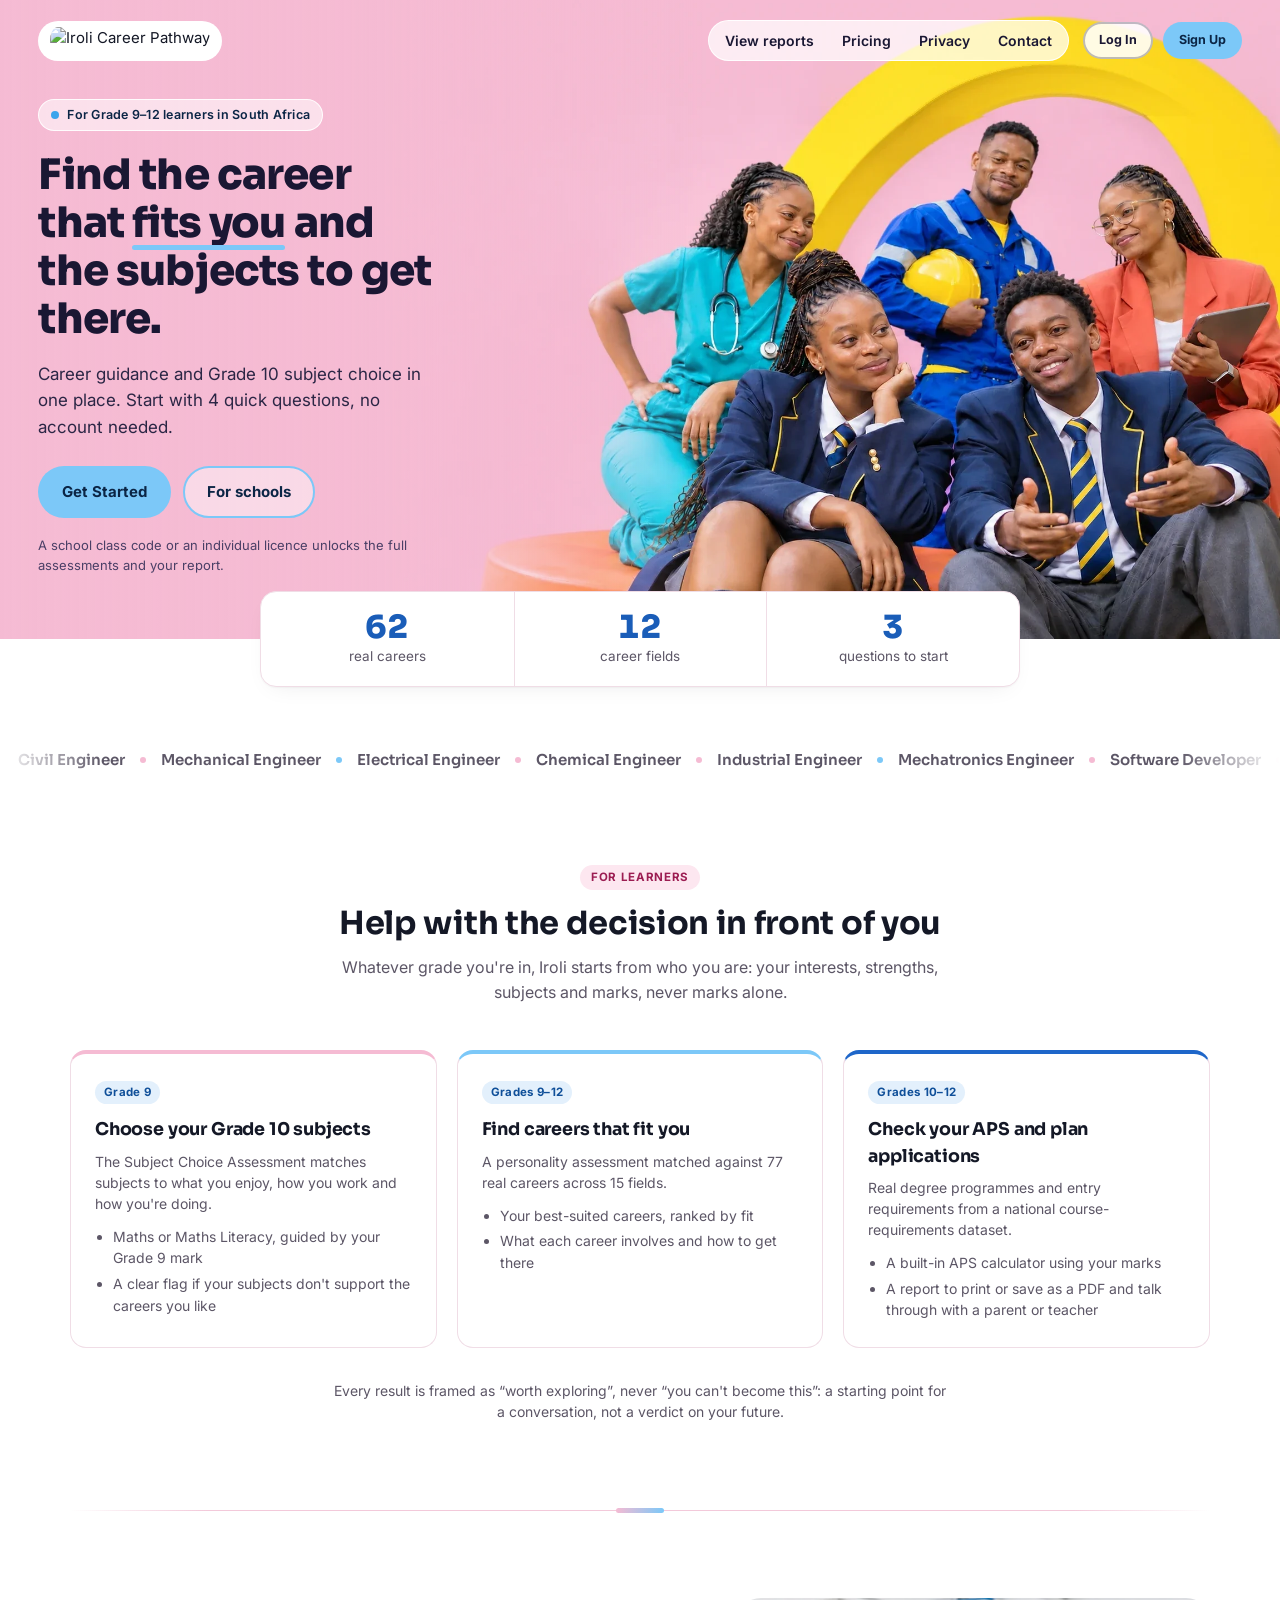
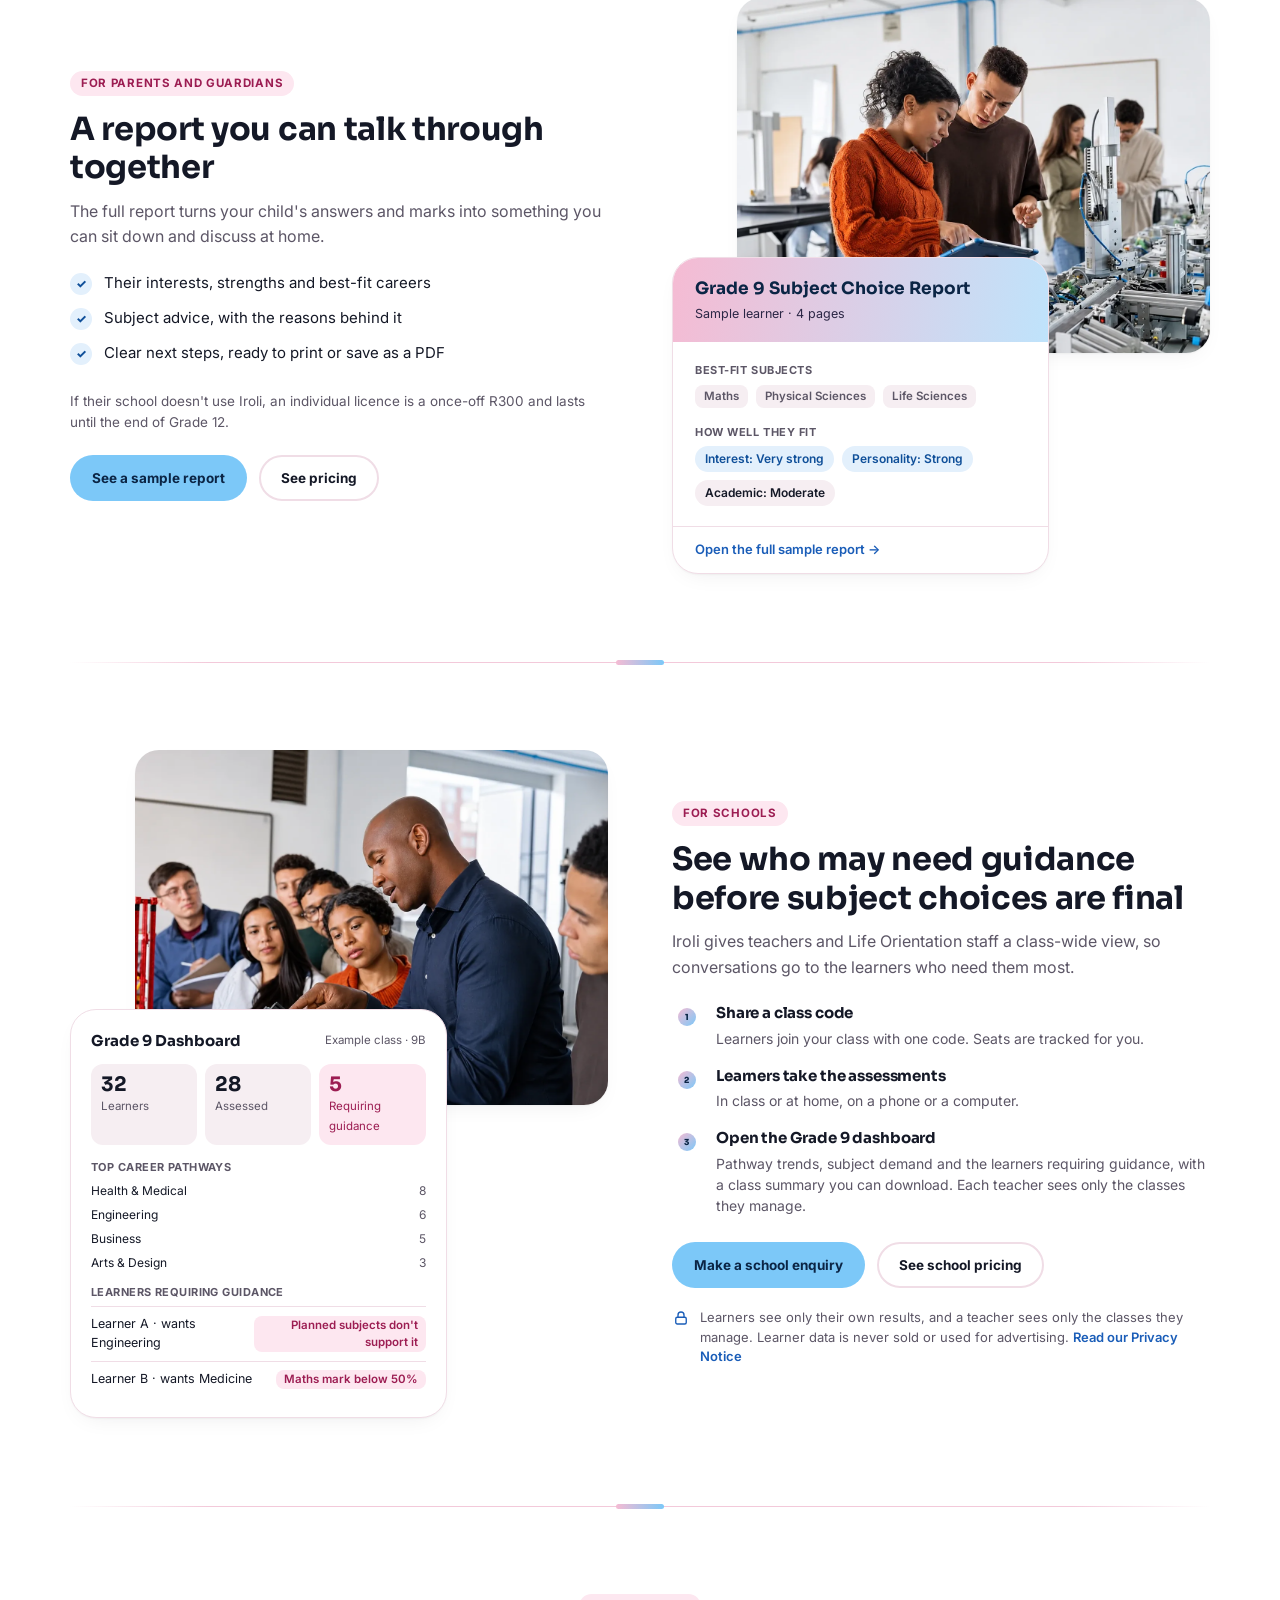
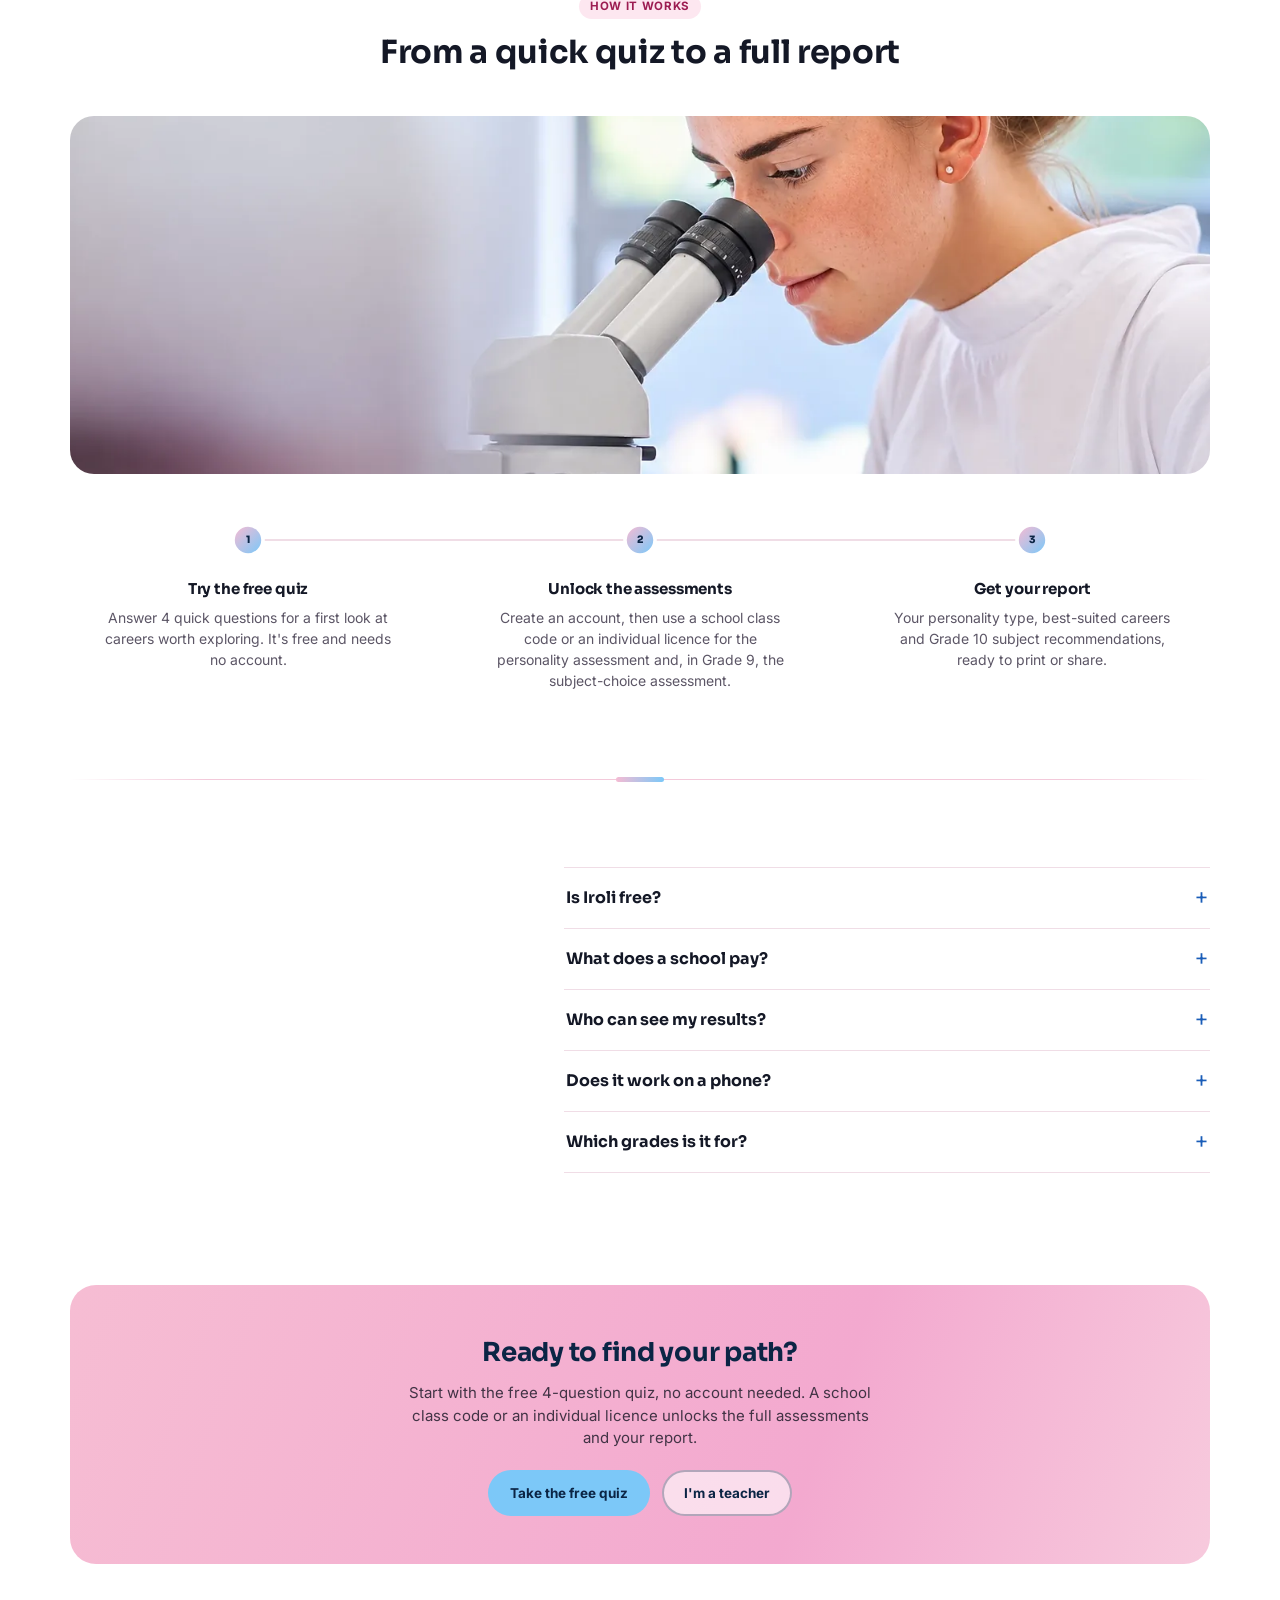
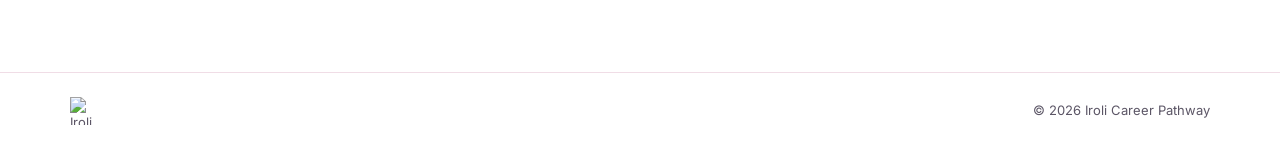
==== commit 256be237: "Landing page: hero text and top bar sit further left on wide screens The hero copy and the top bar n" ====
--- a/index.html
+++ b/index.html
@@ -53,7 +53,7 @@
 }
 </script>
 <style>
-  .topbar-land{display:flex;align-items:center;justify-content:space-between;max-width:1180px;margin:0 auto;padding:20px 20px;}
+  .topbar-land{display:flex;align-items:center;justify-content:space-between;max-width:1400px;margin:0 auto;padding:20px clamp(20px,3vw,48px);}
   .topbar-land .brand-wordmark{height:28px;display:block;}
   .section{max-width:1180px;margin:0 auto;padding:88px 20px;}
   .feature-card{border-top:4px solid var(--indigo);height:100%;}
@@ -110,7 +110,8 @@
   .hero-photo{position:absolute;top:0;right:0;height:100%;margin:0;display:block;}
   .hero-photo img{height:100%;width:auto;display:block;
     -webkit-mask-image:linear-gradient(90deg,transparent 0,#000 10%);mask-image:linear-gradient(90deg,transparent 0,#000 10%);}
-  .hero-copy{position:relative;z-index:2;max-width:480px;padding:116px 20px 80px;margin-left:max(0px,calc((100vw - 1180px)/2));}
+  /* On wide screens the copy lines up with the logo in a 1400px frame, so it sits further left than the 1180px content below. */
+  .hero-copy{position:relative;z-index:2;max-width:calc(440px + 2 * clamp(20px,3vw,48px));padding:116px clamp(20px,3vw,48px) 80px;margin-left:max(0px,calc((100vw - 1400px)/2));}
   .hero-eyebrow{display:inline-flex;align-items:center;gap:8px;font-size:12.5px;font-weight:600;letter-spacing:.02em;
     padding:6px 12px;border-radius:999px;background:rgba(255,255,255,.55);border:1px solid rgba(255,255,255,.9);color:#0B2545;margin-bottom:20px;}
   .hero-eyebrow i{width:8px;height:8px;border-radius:50%;background:#3BA4EC;display:block;}
@@ -253,7 +254,7 @@
   }
   @media (max-width:640px){ .stats-row{margin:-40px 12px 0;} .stats-row > div{padding:14px 6px;} .stats-row b{font-size:24px;} .stats-row span{font-size:11.5px;} }
   @media (max-width:420px){ .dm-bar{grid-template-columns:92px 1fr 22px;} }
-  @media (max-width:1280px){ .hero h1{font-size:42px;} .hero-copy{max-width:440px;} }
+  @media (max-width:1280px){ .hero h1{font-size:42px;} .hero-copy{max-width:calc(400px + 2 * clamp(20px,3vw,48px));} }
   @media (max-width:1140px){
     .hero{flex-direction:column;align-items:stretch;height:auto;background:#F5BBD3;}
     .hero::before{display:none;}
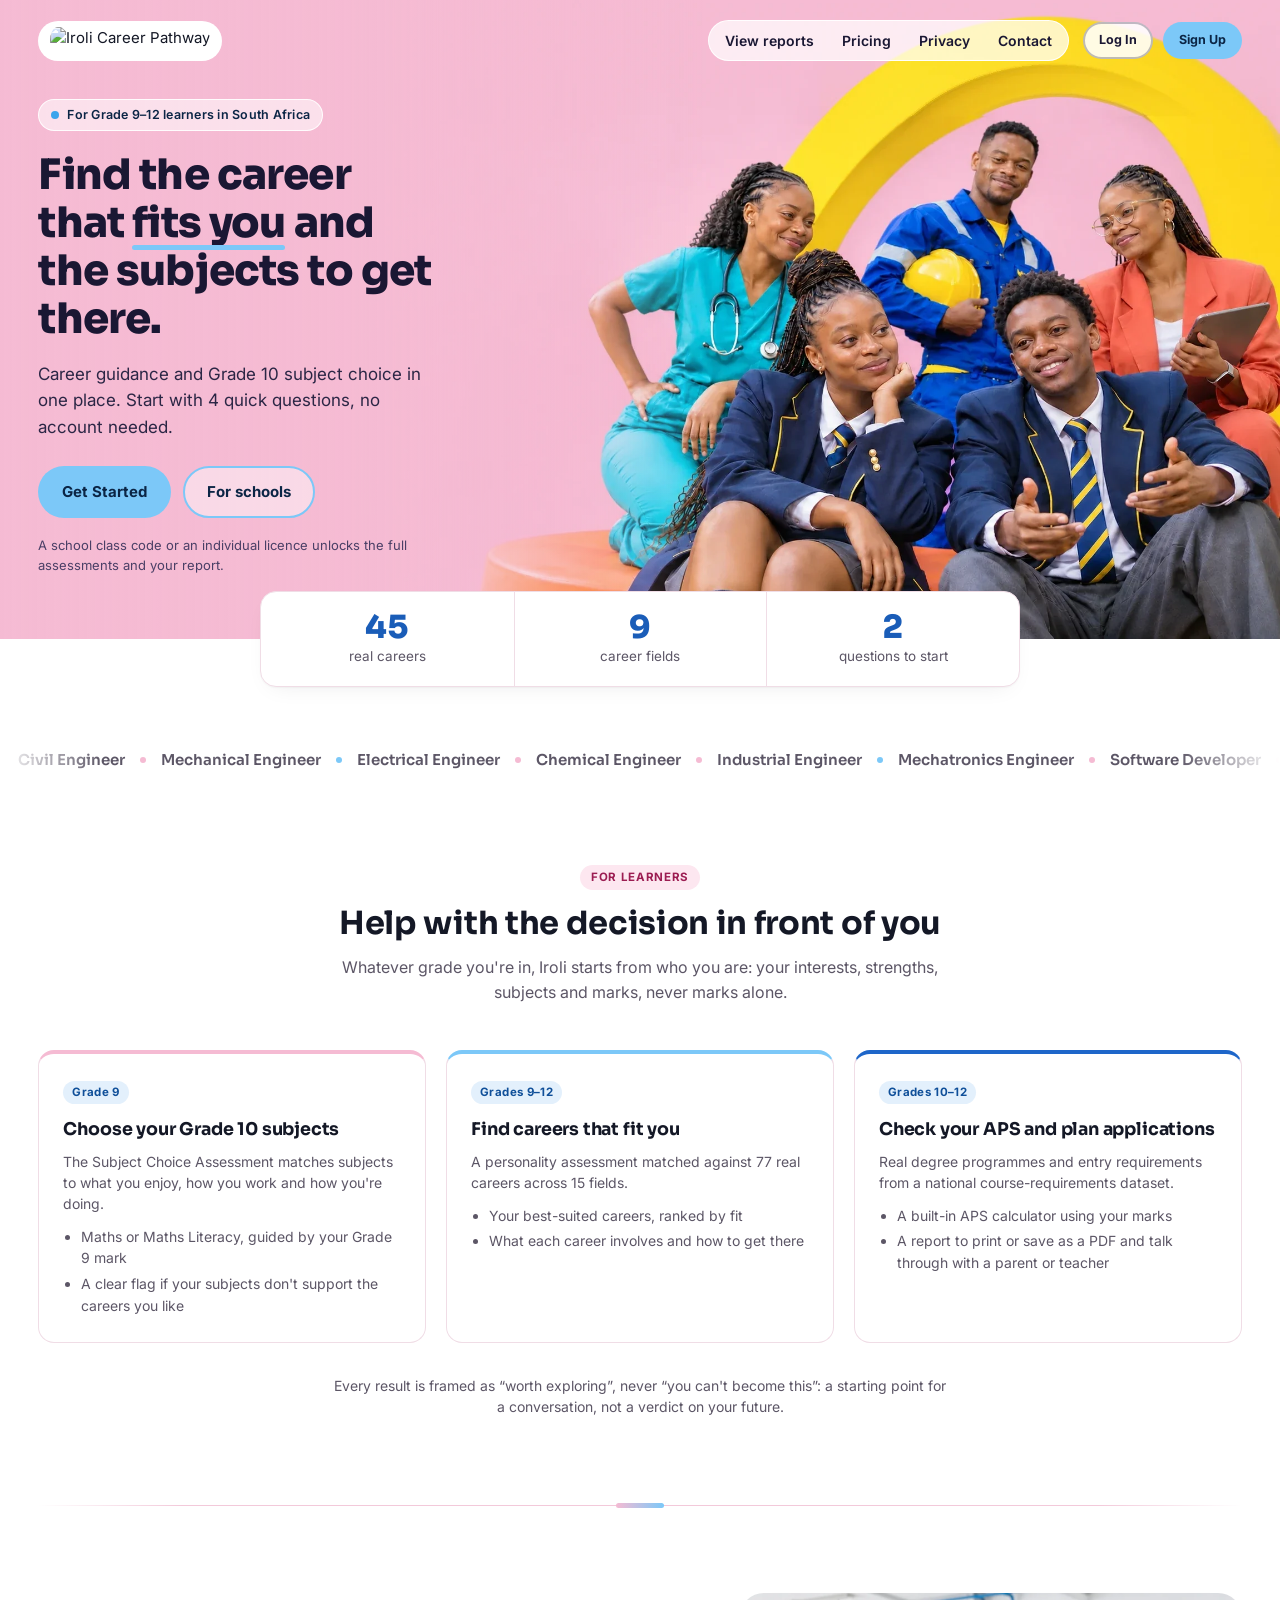
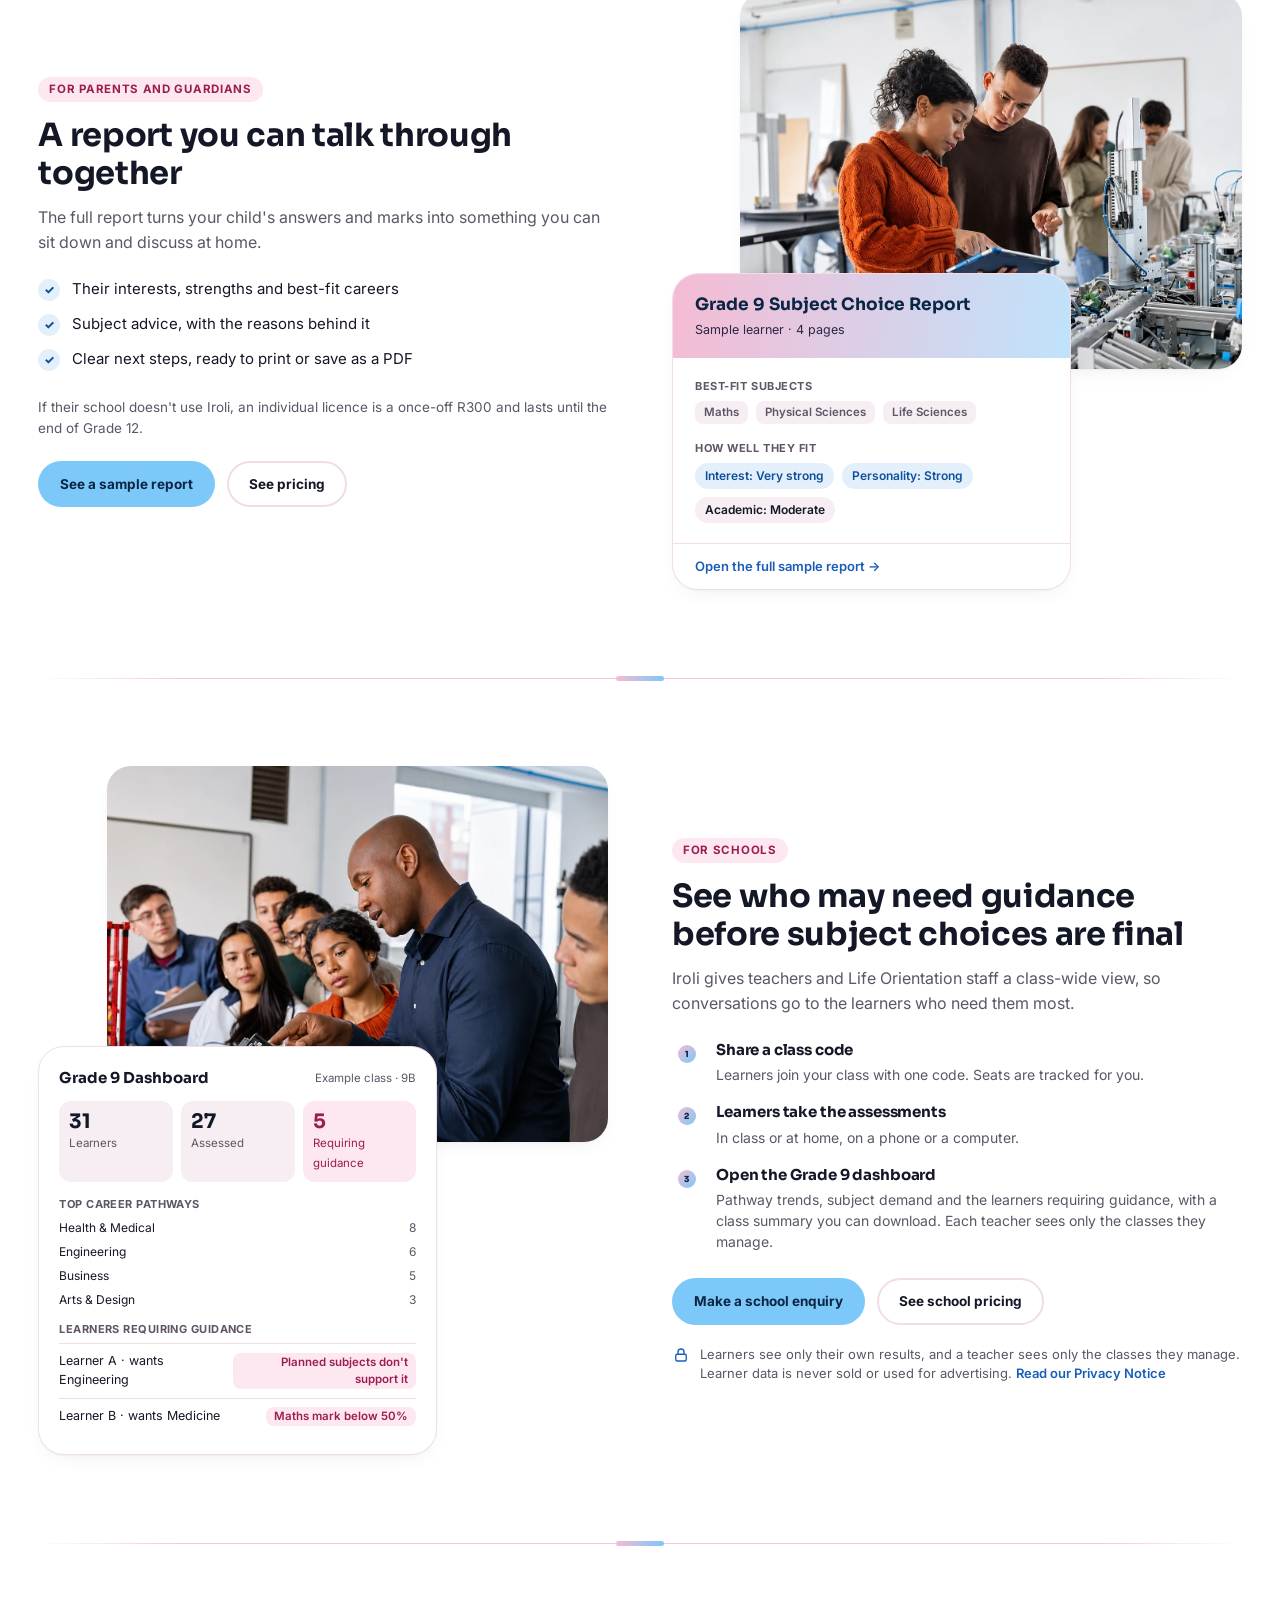
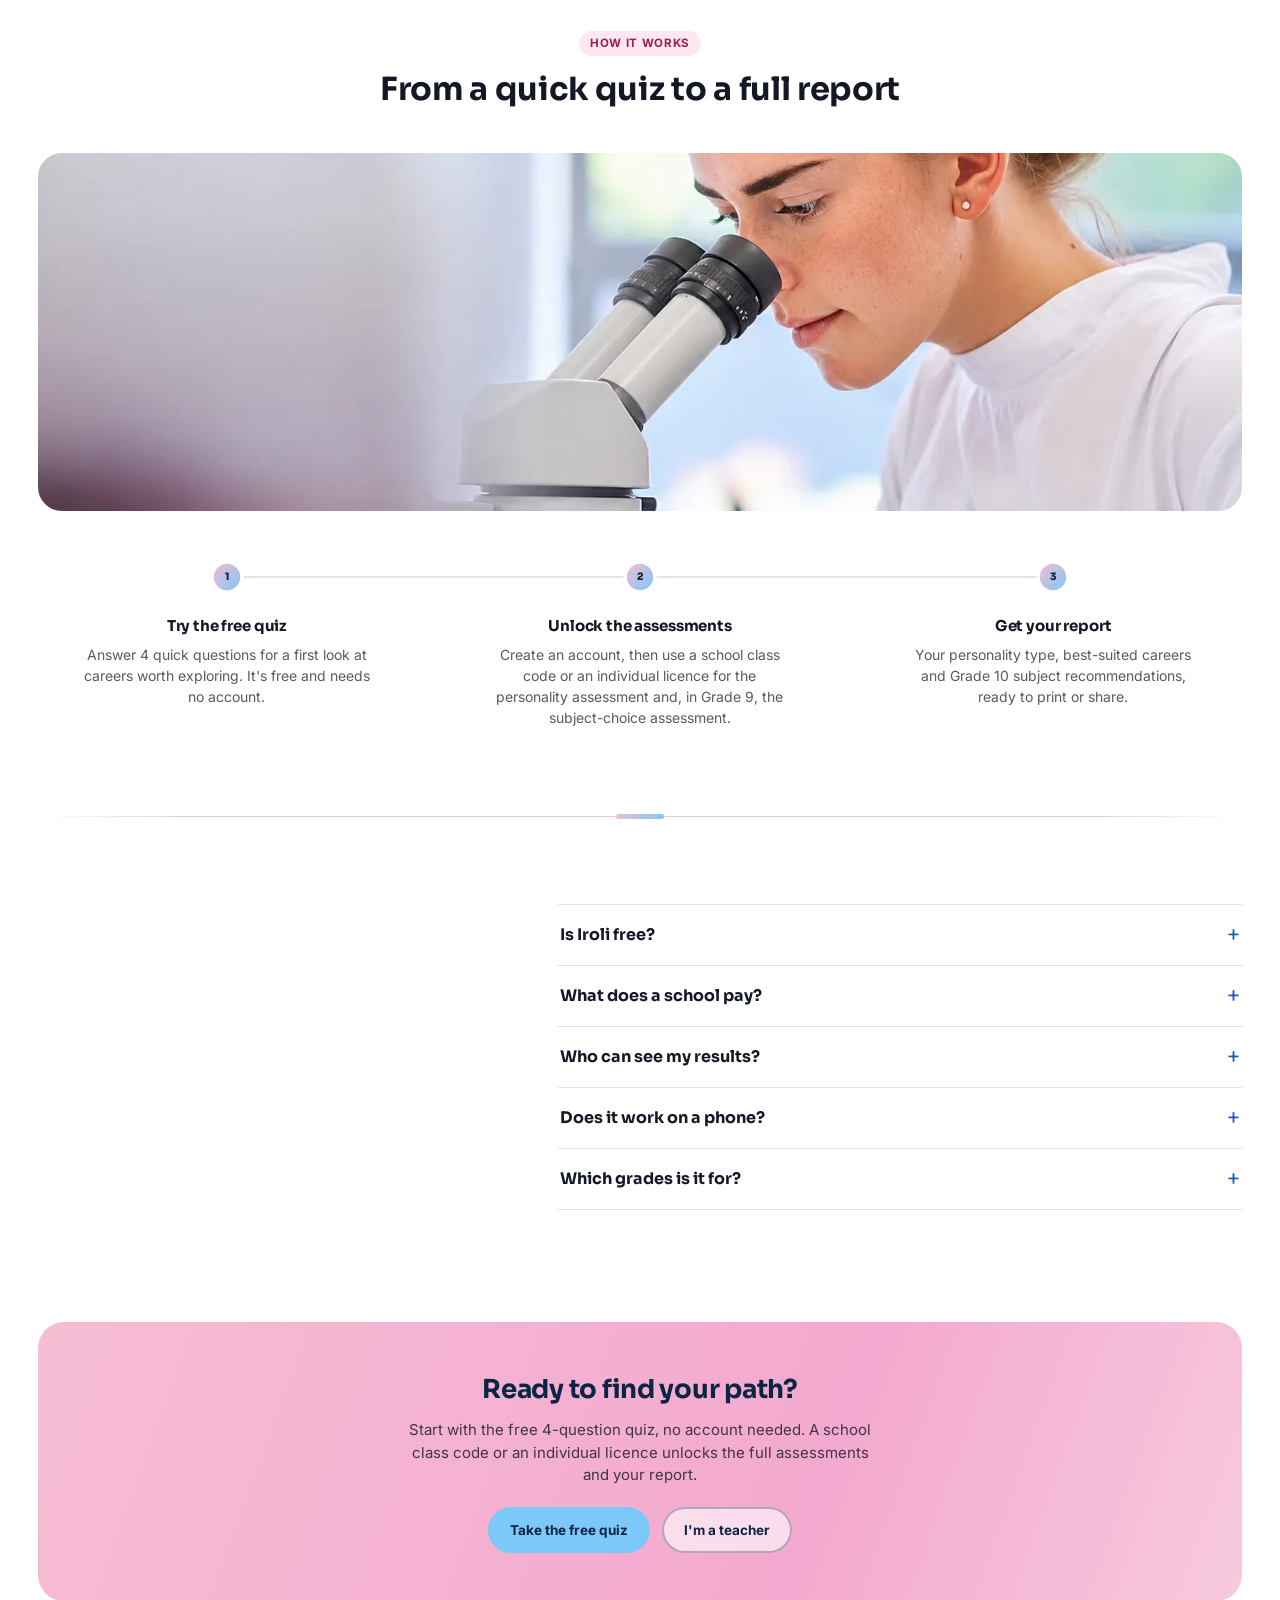
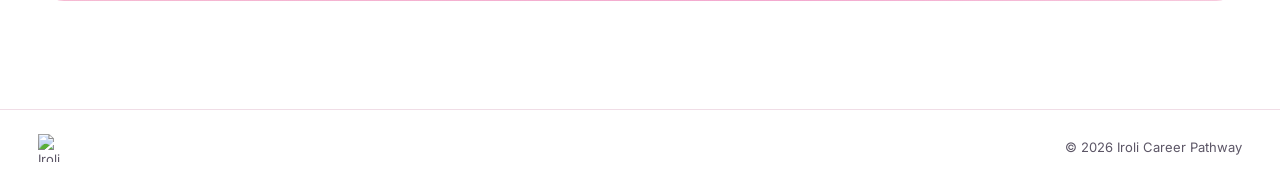
==== commit a9658aee: "Landing page: content a little wider on big screens Sections go from 1180px to 1320px wide with the " ====
--- a/index.html
+++ b/index.html
@@ -55,7 +55,7 @@
 <style>
   .topbar-land{display:flex;align-items:center;justify-content:space-between;max-width:1400px;margin:0 auto;padding:20px clamp(20px,3vw,48px);}
   .topbar-land .brand-wordmark{height:28px;display:block;}
-  .section{max-width:1180px;margin:0 auto;padding:88px 20px;}
+  .section{max-width:1320px;margin:0 auto;padding:88px clamp(20px,3vw,48px);}
   .feature-card{border-top:4px solid var(--indigo);height:100%;}
   .feature-card .ico{width:40px;height:40px;border-radius:12px;background:var(--t-violet);display:flex;align-items:center;justify-content:center;margin-bottom:14px;}
   .step-num{width:30px;height:30px;border-radius:50%;background:linear-gradient(135deg,#F5BBD3,#7CC8F8);color:#0B2545;display:flex;align-items:center;justify-content:center;font-weight:800;font-family:var(--font-head);font-size:14px;flex-shrink:0;}
@@ -110,7 +110,7 @@
   .hero-photo{position:absolute;top:0;right:0;height:100%;margin:0;display:block;}
   .hero-photo img{height:100%;width:auto;display:block;
     -webkit-mask-image:linear-gradient(90deg,transparent 0,#000 10%);mask-image:linear-gradient(90deg,transparent 0,#000 10%);}
-  /* On wide screens the copy lines up with the logo in a 1400px frame, so it sits further left than the 1180px content below. */
+  /* On wide screens the copy lines up with the logo in a 1400px frame, a little wider than the 1320px content below. */
   .hero-copy{position:relative;z-index:2;max-width:calc(440px + 2 * clamp(20px,3vw,48px));padding:116px clamp(20px,3vw,48px) 80px;margin-left:max(0px,calc((100vw - 1400px)/2));}
   .hero-eyebrow{display:inline-flex;align-items:center;gap:8px;font-size:12.5px;font-weight:600;letter-spacing:.02em;
     padding:6px 12px;border-radius:999px;background:rgba(255,255,255,.55);border:1px solid rgba(255,255,255,.9);color:#0B2545;margin-bottom:20px;}
@@ -155,7 +155,7 @@
   body{background:var(--surface);}
   /* A soft hairline between sections: fades out at both ends, so it marks a new section without boxing it in. */
   .section{position:relative;}
-  .section + .section::before{content:"";position:absolute;top:0;left:20px;right:20px;height:1px;
+  .section + .section::before{content:"";position:absolute;top:0;left:clamp(20px,3vw,48px);right:clamp(20px,3vw,48px);height:1px;
     background:linear-gradient(90deg,transparent,var(--t-line) 12%,var(--t-line) 88%,transparent);}
   .section + .section::after{content:"";position:absolute;top:-2px;left:50%;width:48px;height:5px;border-radius:5px;transform:translateX(-50%);
     background:linear-gradient(90deg,#F5BBD3,#7CC8F8);}
@@ -272,7 +272,7 @@
     .hero .btn{flex:1 1 100%;justify-content:center;text-align:center;}
   }
   .land-footer{border-top:1px solid var(--line);margin-top:20px;}
-  .land-footer-inner{max-width:1180px;margin:0 auto;padding:24px 20px;display:flex;justify-content:space-between;align-items:center;flex-wrap:wrap;gap:14px;font-size:13px;color:var(--muted);}
+  .land-footer-inner{max-width:1400px;margin:0 auto;padding:24px clamp(20px,3vw,48px);display:flex;justify-content:space-between;align-items:center;flex-wrap:wrap;gap:14px;font-size:13px;color:var(--muted);}
   /* ---------- Subtle motion (only with JavaScript on and "reduce motion" off: the .motion class
      is added by the script just below; without it everything simply shows) ---------- */
   @keyframes landUp{ from{opacity:0; transform:translateY(14px);} to{opacity:1; transform:none;} }
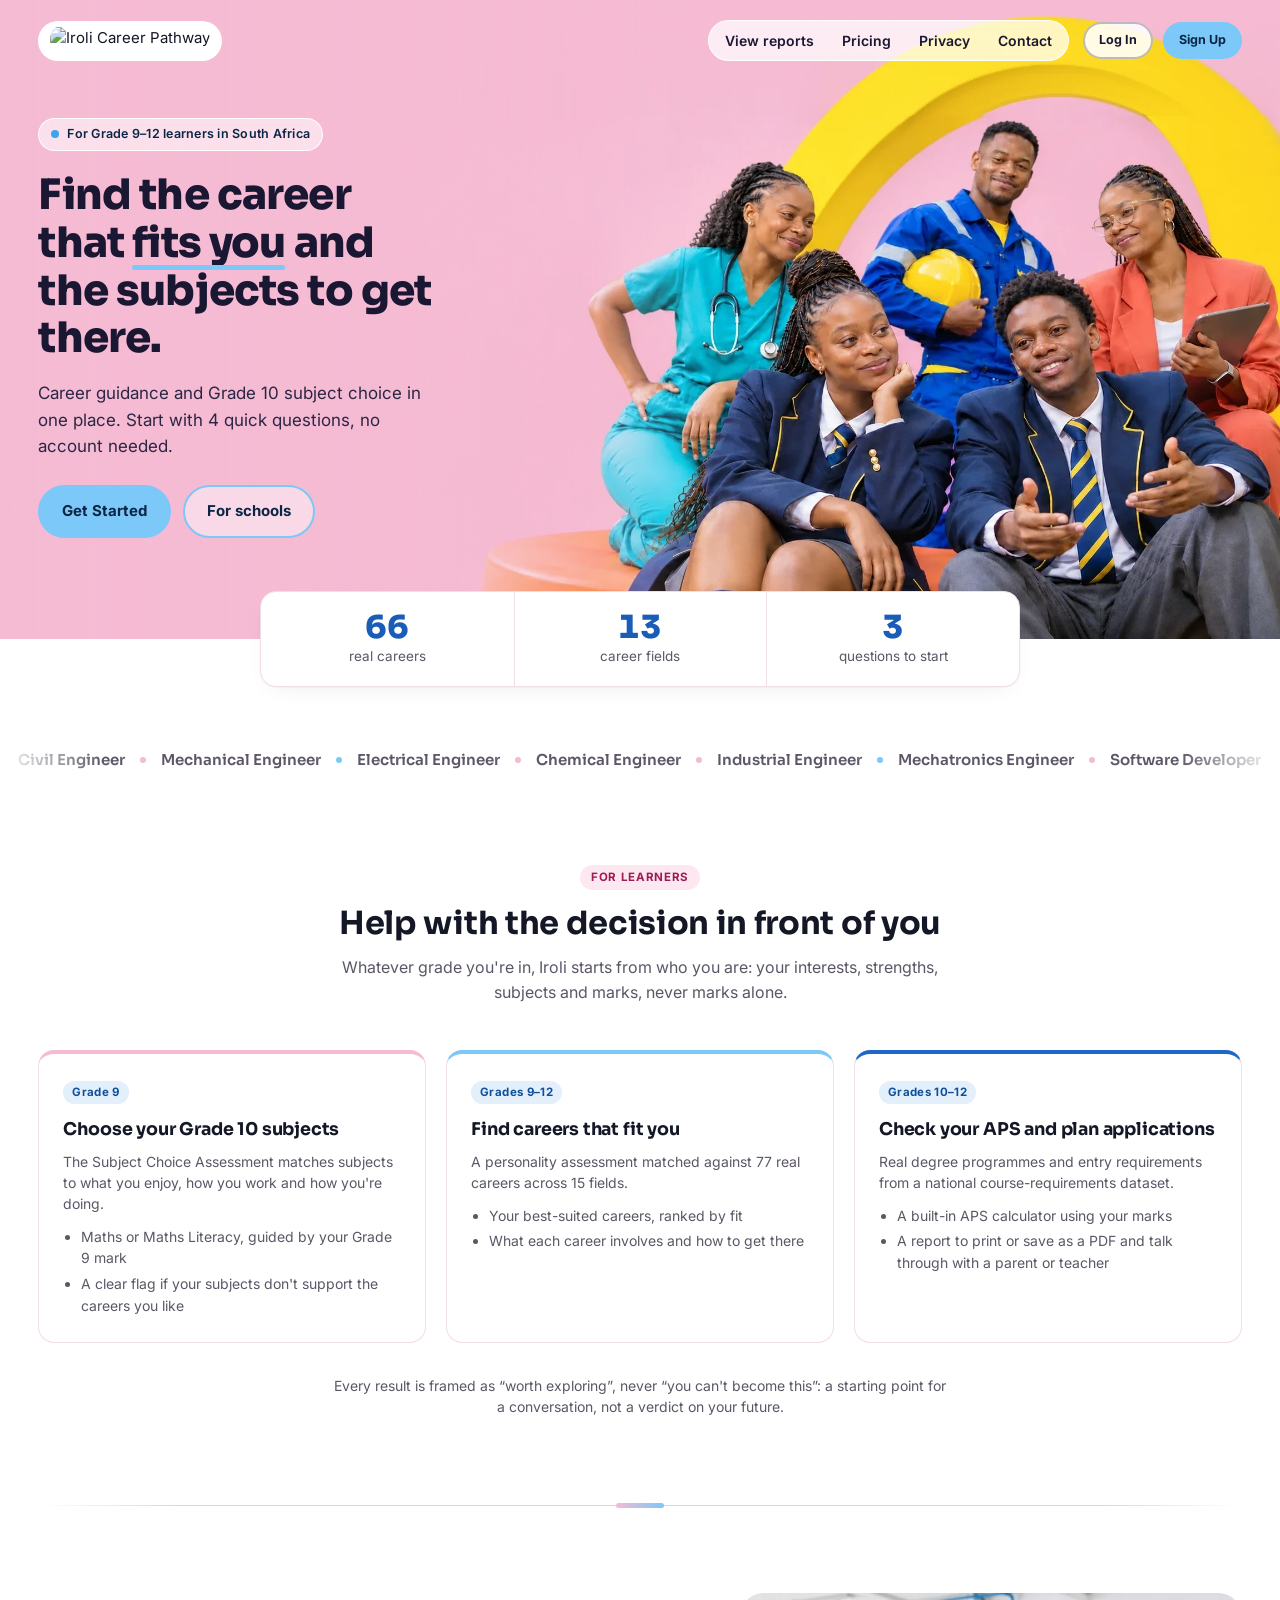
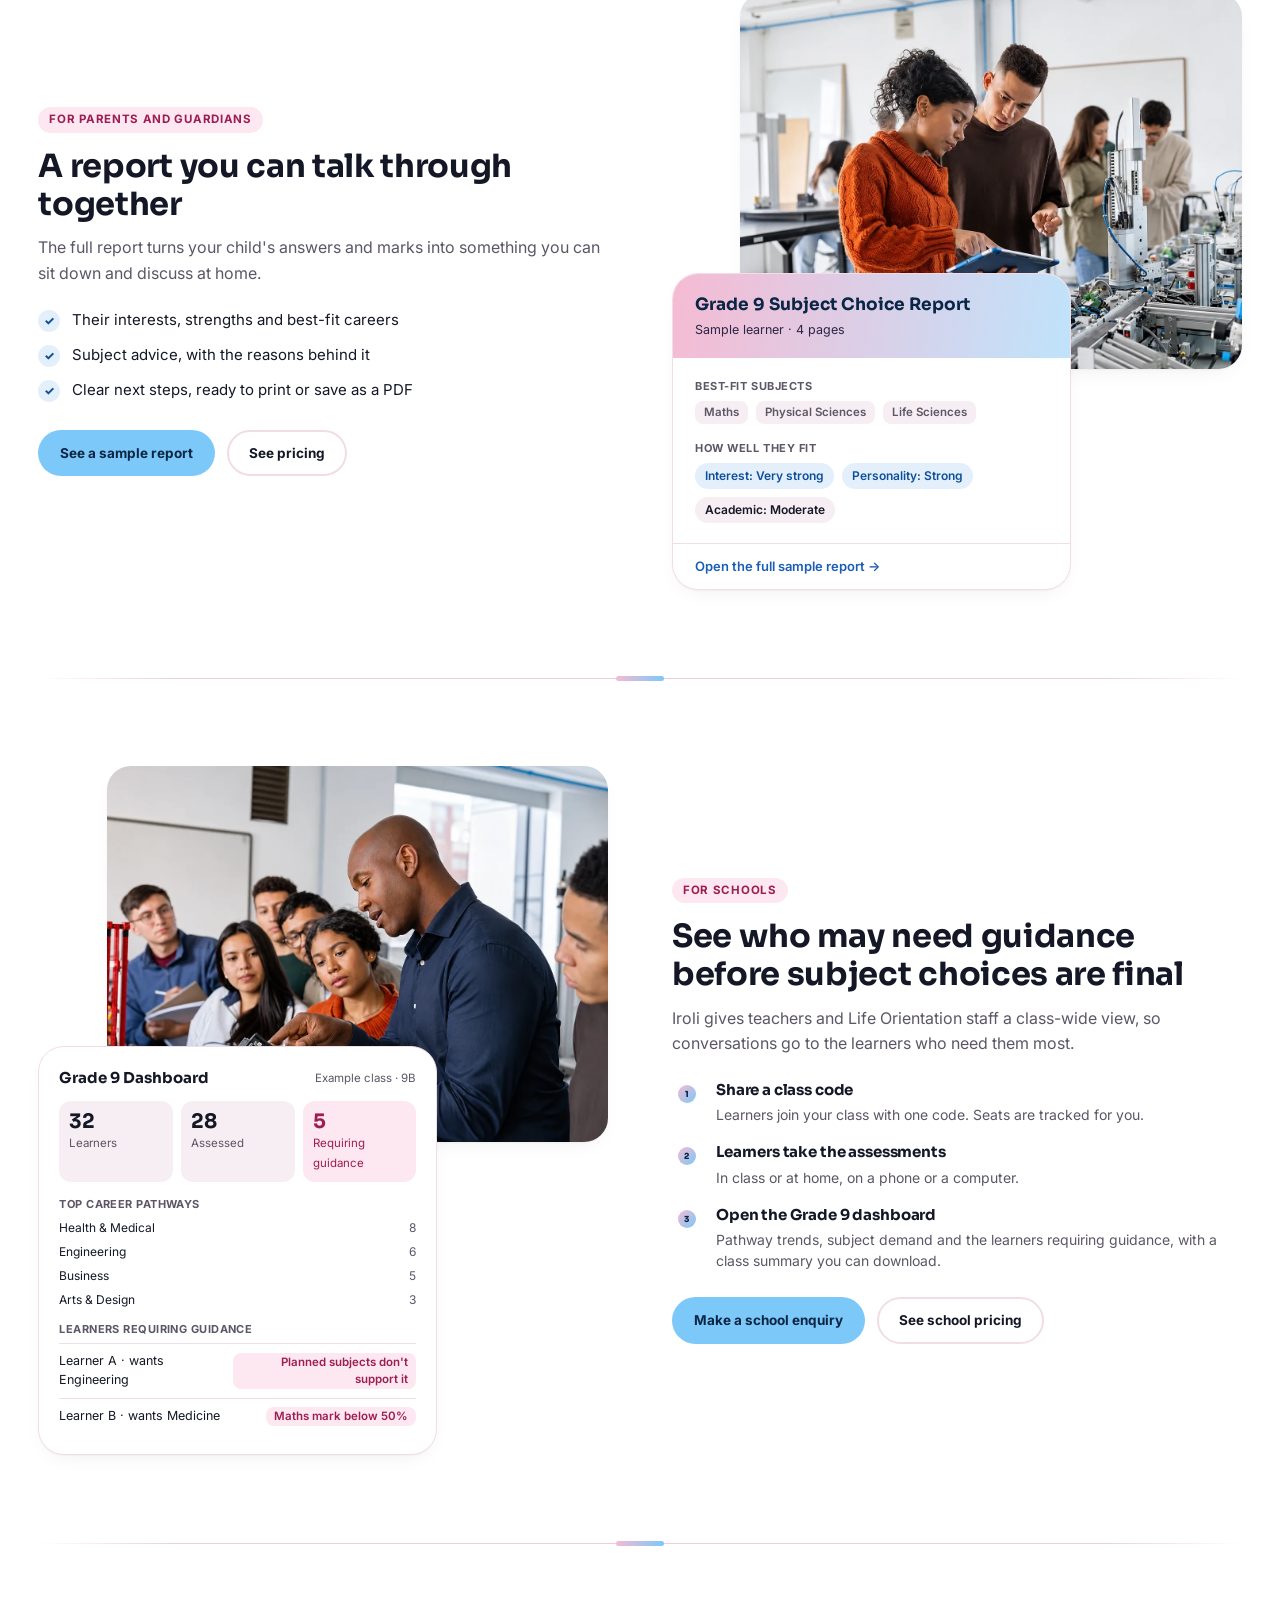
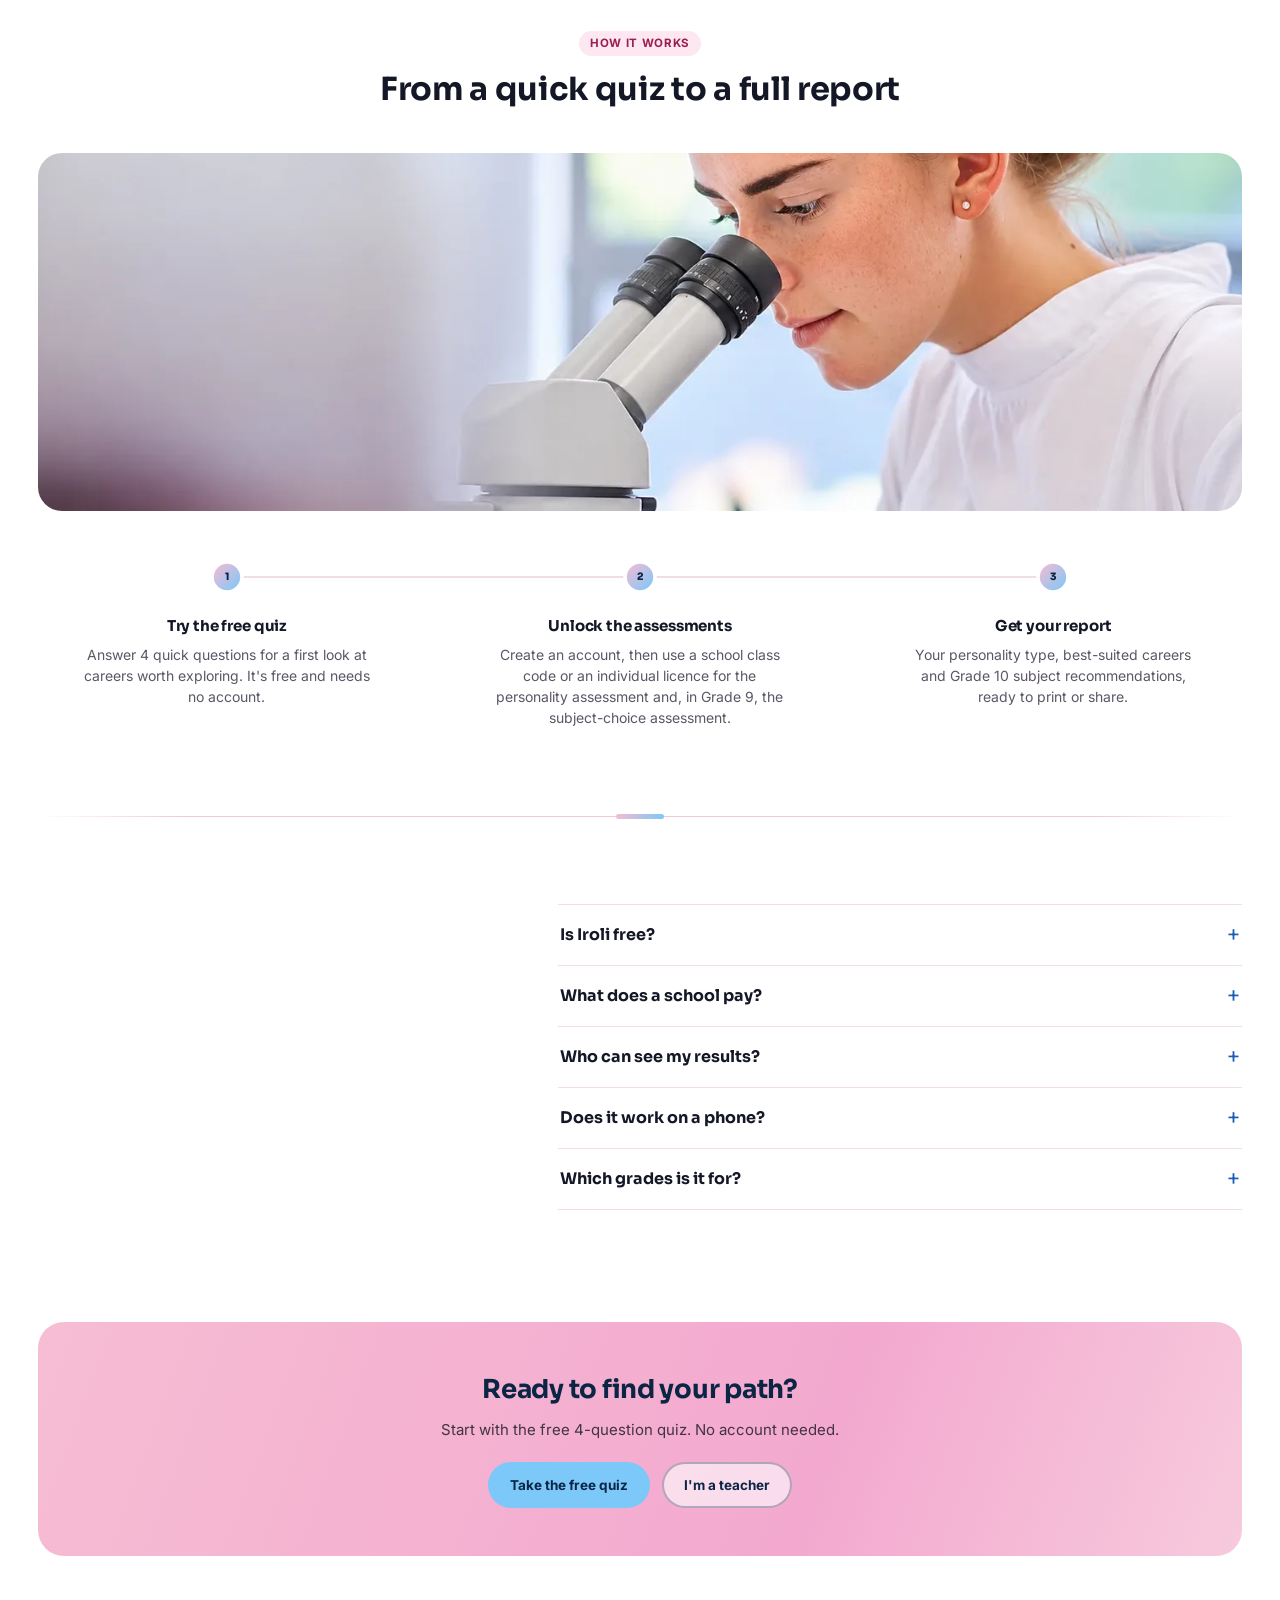
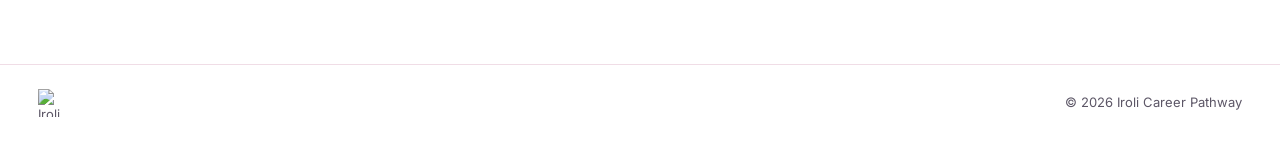
==== commit ef22233f: "Landing page: drop notes that belong on the pricing and privacy pages Removed the privacy line under" ====
--- a/index.html
+++ b/index.html
@@ -125,7 +125,6 @@
   .hero .btn-primary:hover{background:#A5DAFB;}
   .hero .btn-outline{background:rgba(255,255,255,.45);color:#0B2545;border:2px solid #7CC8F8;}
   .hero .btn-outline:hover{background:rgba(255,255,255,.65);}
-  .hero-note{font-size:13px;color:#4A3F66;margin:0;}
   /* A slow band of the 77 real career names. */
   .career-band{overflow:hidden;margin:56px 0 0;padding:6px 0;-webkit-mask-image:linear-gradient(90deg,transparent,#000 8%,#000 92%,transparent);mask-image:linear-gradient(90deg,transparent,#000 8%,#000 92%,transparent);}
   .cb-track{display:flex;width:max-content;}
@@ -168,7 +167,7 @@
   .split > *{min-width:0;}
   .split.flip .split-text{order:2;}
   .split-actions{display:flex;gap:12px;flex-wrap:wrap;}
-  .ticks{list-style:none;margin:22px 0 26px;padding:0;display:grid;gap:12px;}
+  .ticks{list-style:none;margin:22px 0 28px;padding:0;display:grid;gap:12px;}
   .ticks li{display:flex;gap:12px;align-items:flex-start;font-size:15px;line-height:1.5;}
   .ticks li::before{content:"\2713";display:flex;align-items:center;justify-content:center;width:22px;height:22px;border-radius:50%;flex-shrink:0;background:var(--t-blue);color:var(--on-blue);font-size:12px;font-weight:800;margin-top:1px;}
   .fine{font-size:13.5px;color:var(--muted);margin:0 0 22px;line-height:1.55;}
@@ -220,9 +219,6 @@
   .dm-bar em{font-style:normal;color:var(--muted);text-align:right;}
   .dm-row{display:flex;justify-content:space-between;gap:10px;padding:8px 0;border-top:1px solid var(--line);font-size:12.5px;}
   .dm-row span:last-child{color:var(--on-pink);background:var(--t-pink);border-radius:8px;padding:1px 8px;font-size:11.5px;font-weight:600;align-self:center;text-align:right;}
-  .privacy-line{display:flex;gap:10px;align-items:flex-start;margin:20px 0 0;font-size:13px;color:var(--muted);line-height:1.5;}
-  .privacy-line svg{flex-shrink:0;margin-top:1px;}
-  .privacy-line a{color:var(--link);font-weight:600;}
   /* How it works (centre): three steps on one line, joined by a thin rule. */
   .steps-row{display:grid;grid-template-columns:repeat(3,1fr);gap:36px;position:relative;}
   .steps-row::before{content:"";position:absolute;top:21px;left:17%;right:17%;height:2px;background:var(--line);}
@@ -359,7 +355,6 @@
         <a href="app.html" class="btn btn-primary">Get Started</a>
         <a href="#schools" class="btn btn-outline">For schools</a>
       </div>
-      <p class="hero-note">A school class code or an individual licence unlocks the full assessments and your report.</p>
     </div>
   </div>
   <div class="stats-row" data-reveal data-stats>
@@ -420,7 +415,6 @@
         <li>Subject advice, with the reasons behind it</li>
         <li>Clear next steps, ready to print or save as a PDF</li>
       </ul>
-      <p class="fine">If their school doesn't use Iroli, an individual licence is a once-off R300 and lasts until the end of Grade 12.</p>
       <div class="split-actions">
         <a href="reports.html" class="btn btn-primary">See a sample report</a>
         <a href="pricing.html" class="btn btn-ghost">See pricing</a>
@@ -449,13 +443,12 @@
       <ol class="schools-steps">
         <li><div class="step-num">1</div><div><h4>Share a class code</h4><p class="page-sub">Learners join your class with one code. Seats are tracked for you.</p></div></li>
         <li><div class="step-num">2</div><div><h4>Learners take the assessments</h4><p class="page-sub">In class or at home, on a phone or a computer.</p></div></li>
-        <li><div class="step-num">3</div><div><h4>Open the Grade 9 dashboard</h4><p class="page-sub">Pathway trends, subject demand and the learners requiring guidance, with a class summary you can download. Each teacher sees only the classes they manage.</p></div></li>
+        <li><div class="step-num">3</div><div><h4>Open the Grade 9 dashboard</h4><p class="page-sub">Pathway trends, subject demand and the learners requiring guidance, with a class summary you can download.</p></div></li>
       </ol>
       <div class="split-actions">
         <a href="mailto:info@iroli.co.za?subject=Iroli%20school%20enquiry" class="btn btn-primary">Make a school enquiry</a>
         <a href="pricing.html" class="btn btn-ghost">See school pricing</a>
       </div>
-      <p class="privacy-line"><svg viewBox="0 0 24 24" width="18" height="18" stroke="var(--link)" fill="none" stroke-width="1.8" stroke-linecap="round" stroke-linejoin="round" aria-hidden="true"><rect x="5" y="11" width="14" height="9" rx="2"/><path d="M8 11V8a4 4 0 0 1 8 0v3"/></svg><span>Learners see only their own results, and a teacher sees only the classes they manage. Learner data is never sold or used for advertising. <a href="privacy.html">Read our Privacy Notice</a></span></p>
     </div>
     <div class="photo-stack alt">
       <figure class="photo" data-reveal><picture><source media="(max-width:700px)" srcset="assets/photo-teacher-class-800.webp"><img src="assets/photo-teacher-class.webp" width="1536" height="1024" loading="lazy" alt="A teacher shows a class of learners a small electronics board in a robotics lab" style="object-position:60% 40%;"></picture></figure>
@@ -527,7 +520,7 @@
 <section class="section cta-section" style="padding-top:24px;">
   <div class="cta-band" data-reveal>
     <h2 style="font-size:26px;">Ready to find your path?</h2>
-    <p style="max-width:480px;margin:0 auto 20px;">Start with the free 4-question quiz, no account needed. A school class code or an individual licence unlocks the full assessments and your report.</p>
+    <p style="max-width:480px;margin:0 auto 20px;">Start with the free 4-question quiz. No account needed.</p>
     <div style="display:flex;gap:12px;justify-content:center;flex-wrap:wrap;">
       <a href="app.html" class="btn btn-primary">Take the free quiz</a>
       <a href="#schools" class="btn btn-ghost" style="background:rgba(255,255,255,.6);color:#0B2545;border-color:rgba(11,37,69,.3);">I'm a teacher</a>
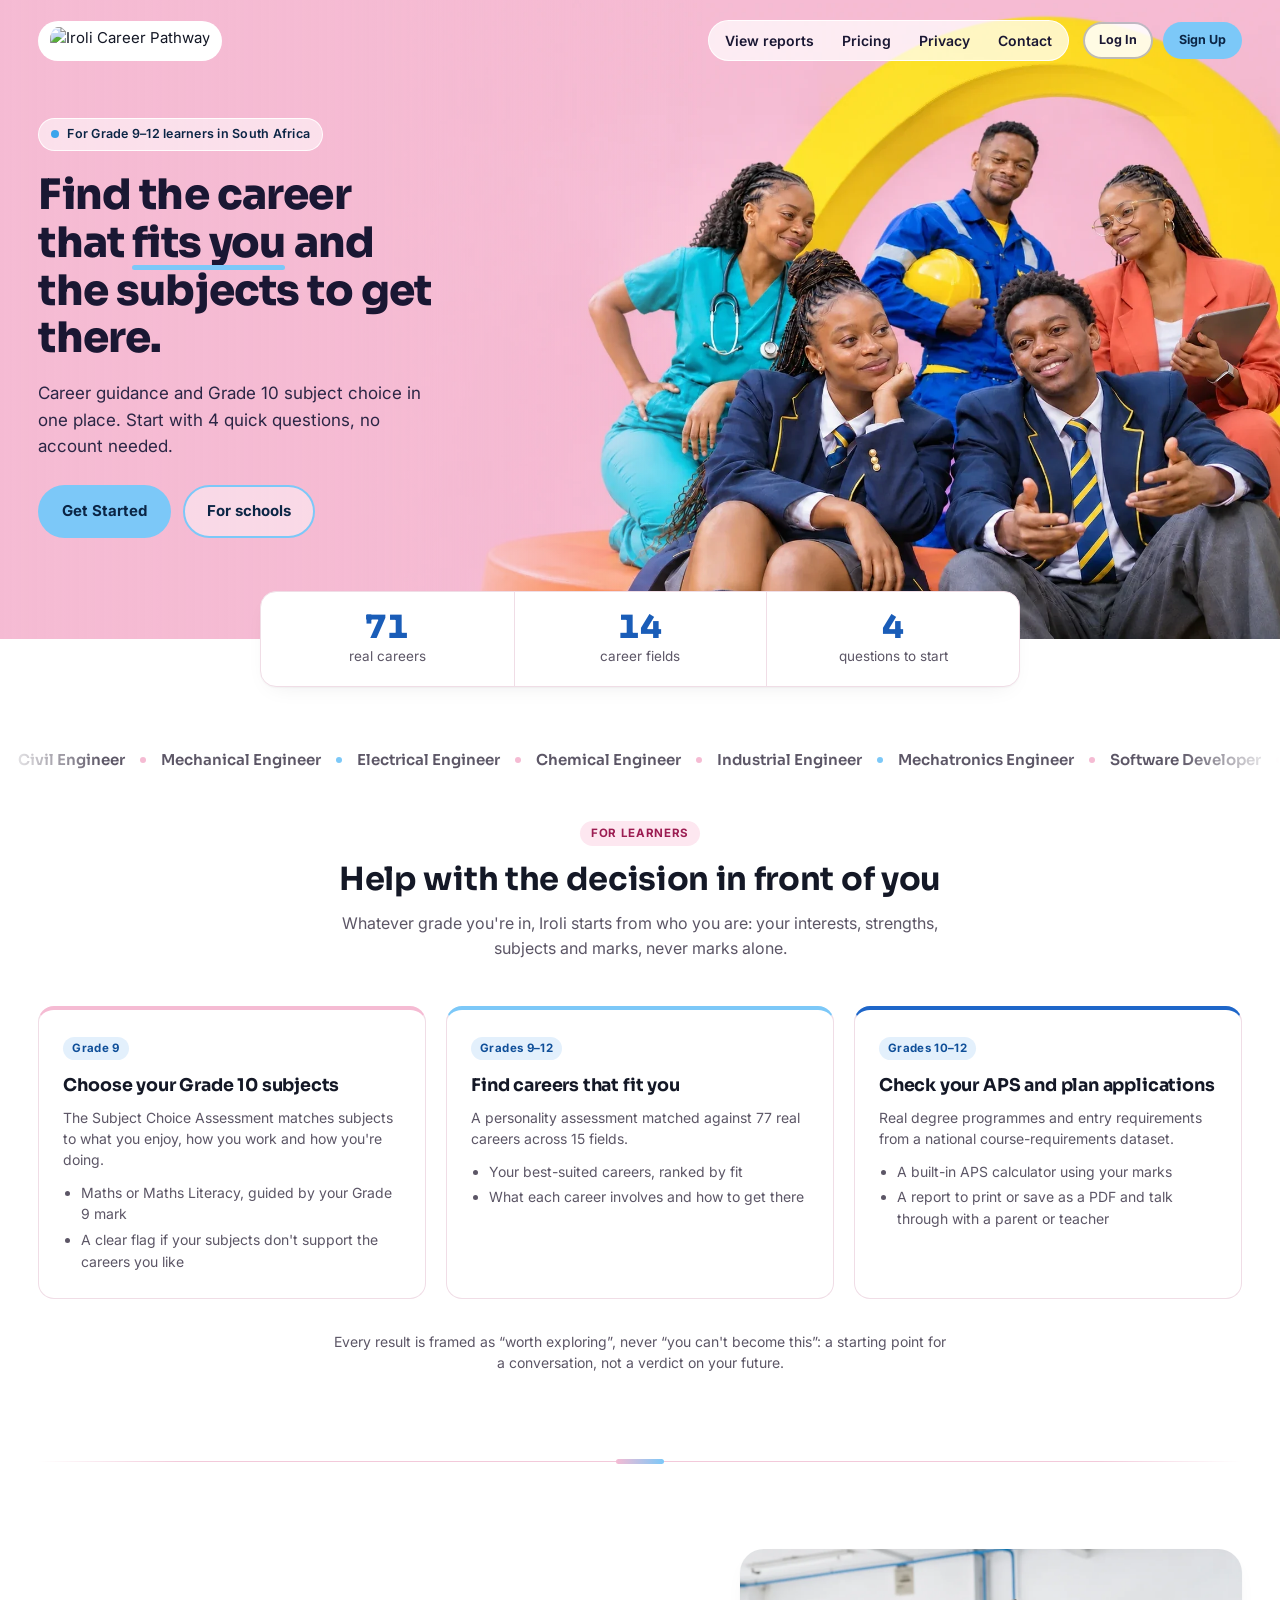
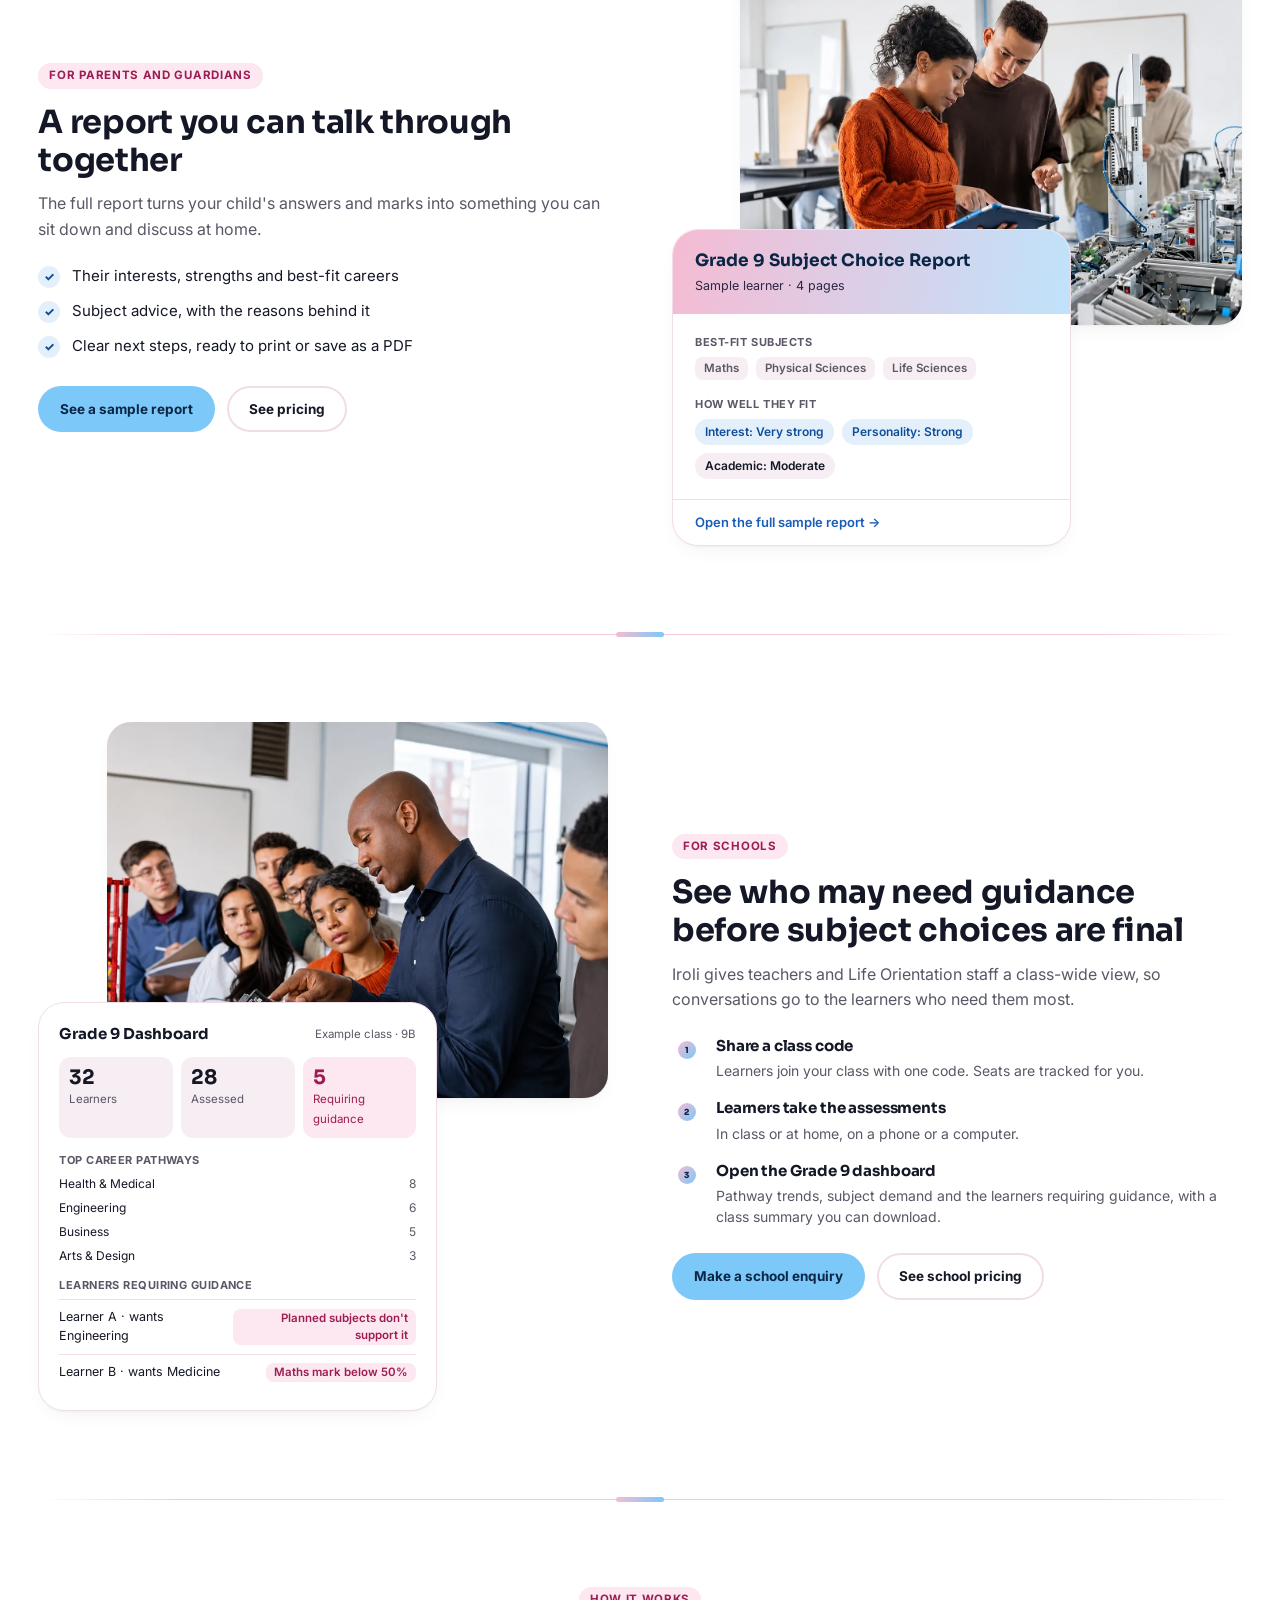
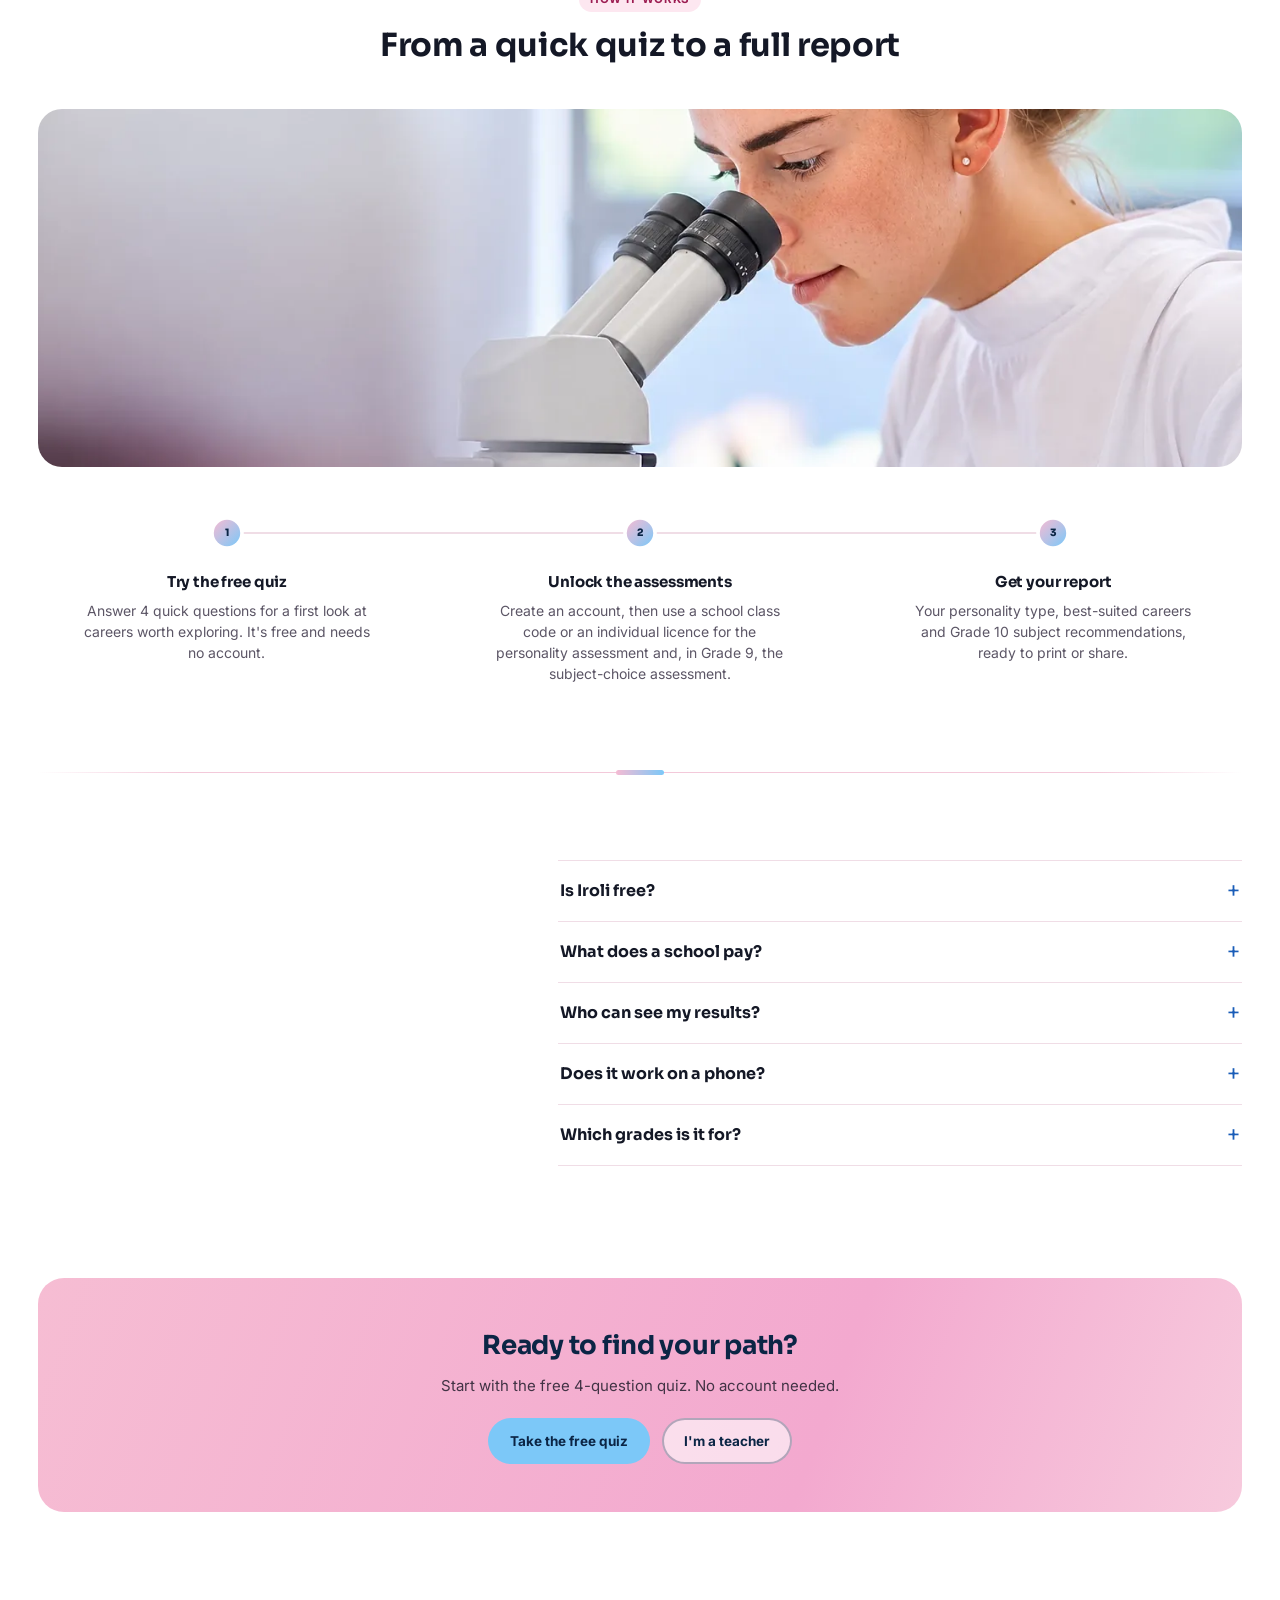
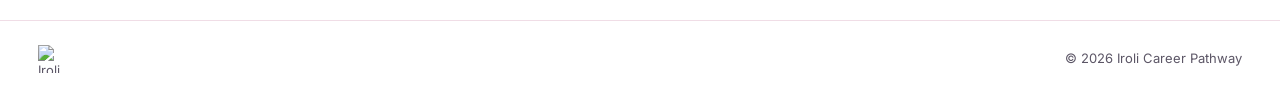
==== commit 6c8b44bb: "Landing page: learners section closer to the career band The gap above 'For learners' goes from 88px" ====
--- a/index.html
+++ b/index.html
@@ -159,6 +159,8 @@
   .section + .section::after{content:"";position:absolute;top:-2px;left:50%;width:48px;height:5px;border-radius:5px;transform:translateX(-50%);
     background:linear-gradient(90deg,#F5BBD3,#7CC8F8);}
   .section.cta-section::before,.section.cta-section::after{display:none;}
+  /* The first section sits closer to the career band above it. */
+  #what-we-do{padding-top:44px;}
   .eyebrow{display:inline-block;font-size:11.5px;font-weight:700;letter-spacing:.06em;text-transform:uppercase;color:var(--on-pink);background:var(--t-pink);padding:4px 11px;border-radius:999px;margin-bottom:14px;}
   .sec-head{max-width:640px;margin:0 auto 44px;text-align:center;}
   .sec-title{font-size:32px;line-height:1.2;letter-spacing:-.01em;margin:0 0 12px;}
